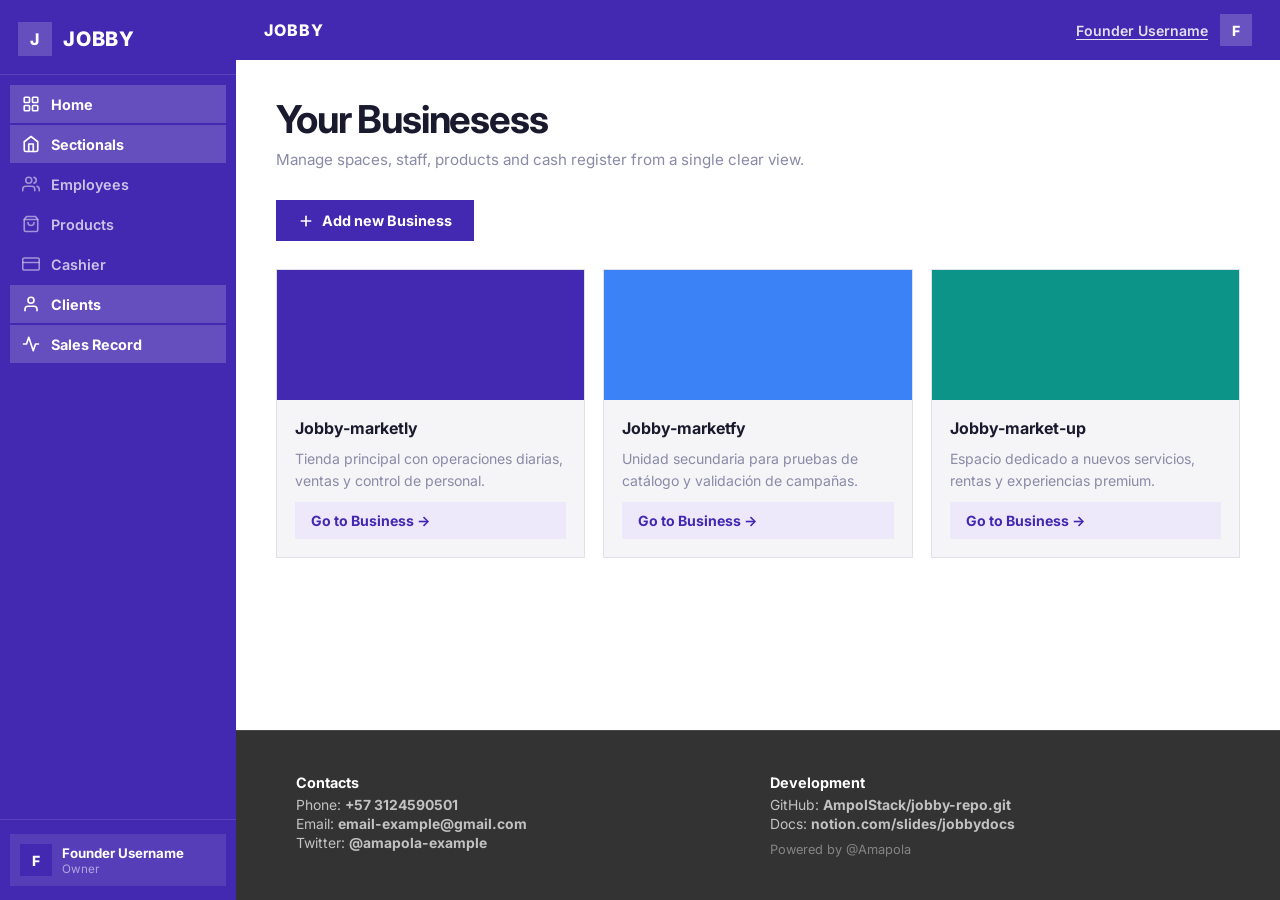
==== index.html @ 395d069e "feat: first commit" ====
<!DOCTYPE html>
<html lang="es">

<head>
  <meta charset="UTF-8">
  <meta name="viewport" content="width=device-width, initial-scale=1.0">
  <meta name="description"
    content="Jobby ERP – Administra espacios, personal, productos y caja desde una sola vista clara.">
  <title>Jobby ERP</title>
  <link rel="preconnect" href="https://fonts.googleapis.com">
  <link rel="preconnect" href="https://fonts.gstatic.com" crossorigin>
  <link href="https://fonts.googleapis.com/css2?family=Outfit:wght@400;500;600;700;800&display=swap" rel="stylesheet">
  <link rel="preconnect" href="https://fonts.googleapis.com">
  <link rel="preconnect" href="https://fonts.gstatic.com" crossorigin>
  <link
    href="https://fonts.googleapis.com/css2?family=Inter:ital,opsz,wght@0,14..32,100..900;1,14..32,100..900&family=Montserrat:ital,wght@0,100..900;1,100..900&display=swap"
    rel="stylesheet">
  <link rel="stylesheet" href="styles.css">
  <link rel="stylesheet" href="brand.css">
</head>

<body>

  <!-- Skip to content (accesibilidad) -->
  <a href="#content" class="skip-link">Saltar al contenido</a>

  <!-- Progress bar -->
  <div id="progress-bar"></div>

  <!-- Success toast -->
  <div id="toast">
    <span class="toast-icon">✓</span>
    <span id="toast-message">Done!</span>
  </div>

  <!-- Bottom Progress bar -->
  <div id="progress-bar-bottom"></div>

  <!-- ── SIDEBAR ─────────────────────────────────────────────── -->
  <aside class="sidebar" id="sidebar">
    <div class="sidebar-brand">
      <span class="logo-mark">J</span>
      <span>JOBBY</span>
    </div>
    <nav class="sidebar-nav">
      <button class="menu-item active" data-screen-target="board-screen" id="nav-home">
        <svg width="18" height="18" viewBox="0 0 24 24" fill="none" stroke="currentColor" stroke-width="2.2"
          stroke-linecap="round" stroke-linejoin="round">
          <rect x="3" y="3" width="7" height="7" rx="1" />
          <rect x="14" y="3" width="7" height="7" rx="1" />
          <rect x="3" y="14" width="7" height="7" rx="1" />
          <rect x="14" y="14" width="7" height="7" rx="1" />
        </svg>
        Home
      </button>
      <button class="menu-item" data-screen-target="board-screen">
        <svg width="18" height="18" viewBox="0 0 24 24" fill="none" stroke="currentColor" stroke-width="2.2"
          stroke-linecap="round" stroke-linejoin="round">
          <path d="M3 9l9-7 9 7v11a2 2 0 01-2 2H5a2 2 0 01-2-2z" />
          <polyline points="9 22 9 12 15 12 15 22" />
        </svg>
        Sectionals
      </button>
      <button class="menu-item" data-screen-target="employees-screen">
        <svg width="18" height="18" viewBox="0 0 24 24" fill="none" stroke="currentColor" stroke-width="2.2"
          stroke-linecap="round" stroke-linejoin="round">
          <path d="M17 21v-2a4 4 0 00-4-4H5a4 4 0 00-4 4v2" />
          <circle cx="9" cy="7" r="4" />
          <path d="M23 21v-2a4 4 0 00-3-3.87" />
          <path d="M16 3.13a4 4 0 010 7.75" />
        </svg>
        Employees
      </button>
      <button class="menu-item" data-screen-target="products-screen">
        <svg width="18" height="18" viewBox="0 0 24 24" fill="none" stroke="currentColor" stroke-width="2.2"
          stroke-linecap="round" stroke-linejoin="round">
          <path d="M6 2L3 6v14a2 2 0 002 2h14a2 2 0 002-2V6l-3-4z" />
          <line x1="3" y1="6" x2="21" y2="6" />
          <path d="M16 10a4 4 0 01-8 0" />
        </svg>
        Products
      </button>
      <button class="menu-item" data-screen-target="cashier-screen">
        <svg width="18" height="18" viewBox="0 0 24 24" fill="none" stroke="currentColor" stroke-width="2.2"
          stroke-linecap="round" stroke-linejoin="round">
          <rect x="1" y="4" width="22" height="16" rx="2" />
          <line x1="1" y1="10" x2="23" y2="10" />
        </svg>
        Cashier
      </button>
      <button class="menu-item" data-screen-target="board-screen">
        <svg width="18" height="18" viewBox="0 0 24 24" fill="none" stroke="currentColor" stroke-width="2.2"
          stroke-linecap="round" stroke-linejoin="round">
          <path d="M20 21v-2a4 4 0 00-4-4H8a4 4 0 00-4 4v2" />
          <circle cx="12" cy="7" r="4" />
        </svg>
        Clients
      </button>
      <button class="menu-item" data-screen-target="board-screen">
        <svg width="18" height="18" viewBox="0 0 24 24" fill="none" stroke="currentColor" stroke-width="2.2"
          stroke-linecap="round" stroke-linejoin="round">
          <polyline points="22 12 18 12 15 21 9 3 6 12 2 12" />
        </svg>
        Sales Record
      </button>
    </nav>

    <div class="sidebar-footer">
      <div class="sidebar-user">
        <div class="hero-avatar side small">F</div>
        <div>
          <p class="sidebar-username">Founder Username</p>
          <p class="sidebar-role">Owner</p>
        </div>
      </div>
    </div>
  </aside>

  <!-- ── MAIN LAYOUT ──────────────────────────────────────────── -->
  <div class="app-layout">

    <!-- TOP BAR -->
    <header class="topbar">
      <button class="hamburger" id="hamburger" aria-label="Toggle menu">
        <span></span><span></span><span></span>
      </button>
      <strong class="topbar-brand" id="nav-business">JOBBY</strong>
      <div class="topbar-right">
        <span class="topbar-user">Founder Username</span>
        <div class="topbar-avatar">F</div>
      </div>
    </header>

    <!-- CONTENT -->
    <main class="content" id="content">

      <!-- SCREEN: BOARD ──────────────────────────────────────── -->
      <section class="screen active" id="board-screen">
        <div class="page-hero">
          <!-- <div class="avatar-cluster">
            <div class="hero-avatar main">J</div>
            <div class="hero-avatar side">B</div>
          </div> -->
          <div>
            <h1>Your Businesess</h1>
            <p class="lead">Manage spaces, staff, products and cash register from a single clear view.</p>
          </div>
        </div>

        <div class="section-actions">
          <button class="cta" id="add-business-btn">
            <svg width="16" height="16" viewBox="0 0 24 24" fill="none" stroke="currentColor" stroke-width="2.5"
              stroke-linecap="round" stroke-linejoin="round">
              <line x1="12" y1="5" x2="12" y2="19" />
              <line x1="5" y1="12" x2="19" y2="12" />
            </svg>
            Add new Business
          </button>
        </div>

        <div class="business-grid">
          <article class="business-card">
            <div class="business-illustration orange"></div>
            <div class="business-copy">
              <h3>Jobby-marketly</h3>
              <p>Tienda principal con operaciones diarias, ventas y control de personal.</p>
              <button class="ghost-action enter-business">Go to Business →</button>
            </div>
          </article>

          <article class="business-card">
            <div class="business-illustration blue"></div>
            <div class="business-copy">
              <h3>Jobby-marketfy</h3>
              <p>Unidad secundaria para pruebas de catálogo y validación de campañas.</p>
              <button class="ghost-action enter-business">Go to Business →</button>
            </div>
          </article>

          <article class="business-card">
            <div class="business-illustration teal"></div>
            <div class="business-copy">
              <h3>Jobby-market-up</h3>
              <p>Espacio dedicado a nuevos servicios, rentas y experiencias premium.</p>
              <button class="ghost-action enter-business">Go to Business →</button>
            </div>
          </article>
        </div>
      </section>

      <!-- SCREEN: HOME (Business Dashboard) ─────────────────── -->
      <section class="screen" id="home-screen">
        <div class="business-banner">
          <div class="business-banner-art"></div>
        </div>

        <div class="dashboard-grid">
          <!-- Left column -->
          <div class="dashboard-main">
            <div class="panel-header">
              <div>
                <p class="section-label">Business Name</p>
                <h1>Jobby-marketly</h1>
              </div>
              <button class="ghost-action">EDIT</button>
            </div>

            <div class="details-grid">
              <div class="details-main">
                <p class="section-label">Description</p>
                <p class="body-copy">
                  Plataforma pensada para una PYME que necesita facturar, controlar productos,
                  monitorear su equipo y operar caja con menos fricción visual.
                </p>
                <p class="since">since 10/03/2025</p>
              </div>
              <div class="details-side">
                <div>
                  <p class="section-label">Country</p>
                  <strong>Colombia</strong>
                </div>
                <div>
                  <p class="section-label">City</p>
                  <strong>Bogotá</strong>
                </div>
                <div>
                  <p class="section-label">Social Networks</p>
                  <strong>Instagram · Twitter</strong>
                </div>
                <div>
                  <p class="section-label">Contacts</p>
                  <strong>hello@jobby.app</strong>
                </div>
              </div>
            </div>

            <section class="stats-card">
              <h2>General Business Stats</h2>
              <div class="stats-grid">
                <div><span>Total Sales</span><strong>43K</strong></div>
                <div><span>Sales With Jobby Shop</span><strong>43K</strong></div>
                <div><span>Locals</span><strong>4</strong></div>
                <div><span>Products</span><strong>102</strong></div>
                <div><span>Employees</span><strong>102</strong></div>
              </div>
              <div class="metric-block">
                <button class="dropdown">In Week</button>
                <div class="metric-details">
                  <div><span>Sales in Last</span><strong>224</strong></div>
                  <div><span>Sales With Jobby Shop</span><strong>112</strong></div>
                  <div><span>Average Sales</span><strong>201</strong></div>
                  <div><span>Average Sales With Jobby Shop</span><strong>101</strong></div>
                  <div><span>Current Sales</span><strong>112</strong></div>
                  <div><span>Current Sales With Jobby Shop</span><strong>80</strong></div>
                </div>
                <button class="dropdown">In Month</button>
                <button class="dropdown">In Year</button>
              </div>
            </section>
          </div>
        </div>
      </section>

      <!-- SCREEN: EMPLOYEES ──────────────────────────────────── -->
      <section class="screen" id="employees-screen">
        <div class="page-head">
          <h1>Employees</h1>
          <button class="cta" id="add-employee-btn">
            <svg width="16" height="16" viewBox="0 0 24 24" fill="none" stroke="currentColor" stroke-width="2.5"
              stroke-linecap="round" stroke-linejoin="round">
              <line x1="12" y1="5" x2="12" y2="19" />
              <line x1="5" y1="12" x2="19" y2="12" />
            </svg>
            Add new Employee
          </button>
        </div>

        <div class="search-pill">
          <span>Search employee: e.g. "John"</span>
          <span class="search-icon"></span>
        </div>

        <div class="employee-grid">
          <article class="employee-card">
            <div class="employee-avatar">JM</div>
            <h3>John McCarthy</h3>
            <p>Sectional · Pretoria</p>
            <p>Sales <strong>1.2K</strong></p>
            <p>Status <span class="badge success">Active</span></p>
            <p>Since 12/12/2024</p>
            <button class="ghost-action">View Profile →</button>
          </article>

          <article class="employee-card">
            <div class="employee-avatar violet">KB</div>
            <h3>Kathleen Booth</h3>
            <p>Sectional · Durban</p>
            <p>Sales <strong>11.3K</strong></p>
            <p>Status <span class="badge success">Active</span></p>
            <p>Since 12/06/2023</p>
            <button class="ghost-action">View Profile →</button>
          </article>

          <article class="employee-card">
            <div class="employee-avatar green">GH</div>
            <h3>Grace Hopper</h3>
            <p>Sectional · Pretoria</p>
            <p>Sales <strong>5.7K</strong></p>
            <p>Status <span class="badge muted">Inactive</span></p>
            <p>Since 12/08/2024</p>
            <button class="ghost-action">View Profile →</button>
          </article>

          <article class="employee-card">
            <div class="employee-avatar dark">AI</div>
            <h3>Jobby Shop Bot</h3>
            <p>Sales automation</p>
            <p>Sales <strong>12K</strong></p>
            <p>Status <span class="badge muted">Inactive</span></p>
            <p>Machine assistant</p>
            <button class="ghost-action">View Profile →</button>
          </article>
        </div>
      </section>

      <!-- SCREEN: PRODUCTS ───────────────────────────────────── -->
      <section class="screen" id="products-screen">
        <div class="page-head">
          <h1>Products</h1>
          <button class="cta" id="add-product-btn">
            <svg width="16" height="16" viewBox="0 0 24 24" fill="none" stroke="currentColor" stroke-width="2.5"
              stroke-linecap="round" stroke-linejoin="round">
              <line x1="12" y1="5" x2="12" y2="19" />
              <line x1="5" y1="12" x2="19" y2="12" />
            </svg>
            Add new Product
          </button>
        </div>

        <div class="search-pill">
          <span>Search products…</span>
          <span class="search-icon"></span>
        </div>

        <div class="product-list">
          <article class="product-card">
            <div class="product-thumb amber"></div>
            <div class="product-content">
              <div class="product-heading">
                <h3>Beer Soda</h3>
                <div class="sales-chip">1.6K</div>
              </div>
              <p class="price">5 USD</p>
              <p class="product-type">Consumable</p>
              <p class="body-copy small">Bebida lista para mostrador, rápida de vender y fácil de reconocer.</p>
              <p class="tags">#food #food-dsc #essentials</p>
            </div>
            <button class="ghost-action small-button">EDIT</button>
          </article>

          <article class="product-card">
            <div class="product-thumb blue"></div>
            <div class="product-content">
              <div class="product-heading">
                <h3>Carbonated Drink</h3>
                <div class="sales-chip">4K</div>
              </div>
              <p class="price">7 USD</p>
              <p class="product-type">Consumable</p>
              <p class="body-copy small">Producto de rotación media con etiqueta y descripción breve.</p>
              <p class="tags">#food #food-dsc #essentials</p>
            </div>
            <button class="ghost-action small-button">EDIT</button>
          </article>

          <article class="product-card">
            <div class="product-thumb yellow"></div>
            <div class="product-content">
              <div class="product-heading">
                <h3>Popcorn 300g</h3>
                <div class="sales-chip">5.2K</div>
              </div>
              <p class="price">3 USD</p>
              <p class="product-type">Consumable</p>
              <p class="body-copy small">Artículo de compra impulsiva pensado para caja o atención rápida.</p>
              <p class="tags">#food #food-dsc #essentials</p>
            </div>
            <button class="ghost-action small-button">EDIT</button>
          </article>

          <article class="product-card">
            <div class="product-thumb violet"></div>
            <div class="product-content">
              <div class="product-heading">
                <h3>Basic Subscription Month</h3>
                <div class="sales-chip">1.1K</div>
              </div>
              <p class="price">25 USD</p>
              <p class="product-type">Subscription</p>
              <p class="body-copy small">Membresía mensual para clientes frecuentes y servicios recurrentes.</p>
              <p class="tags">Per Month</p>
            </div>
            <button class="ghost-action small-button">EDIT</button>
          </article>

          <article class="product-card">
            <div class="product-thumb indigo"></div>
            <div class="product-content">
              <div class="product-heading">
                <h3>Rented Cinema Basic Room</h3>
                <div class="sales-chip">203</div>
              </div>
              <p class="price">42 USD</p>
              <p class="product-type">Rent</p>
              <p class="body-copy small">Espacio alquilable con estado visible para la operación diaria.</p>
              <p class="tags">Status: Available</p>
            </div>
            <button class="ghost-action small-button">EDIT</button>
          </article>
        </div>
      </section>

      <!-- SCREEN: CASHIER ────────────────────────────────────── -->
      <section class="screen" id="cashier-screen">
        <div class="page-head">
          <h1>Cashier</h1>
        </div>

        <div class="cashier-layout">
          <!-- Left: articles -->
          <div class="cashier-left">
            <section class="articles-panel card">
              <div class="articles-head">
                <h2>Articles</h2>
                <button class="ghost-action">+ Add Article</button>
              </div>

              <article class="checkout-item">
                <div class="checkout-top">
                  <button class="delete-btn">×</button>
                  <div>
                    <h4>Carbonate Drink 200ml</h4>
                    <p>Stock: 4</p>
                  </div>
                  <strong>Total: 20 USD</strong>
                </div>
                <button class="item-toggle">Show details</button>
                <div class="item-detail">
                  <p>Subtotal: 18 USD</p>
                  <p>Total Taxes: 2 USD</p>
                  <p>Total Discounts: 0 USD</p>
                  <p>Type: Consumable</p>
                </div>
              </article>

              <article class="checkout-item">
                <div class="checkout-top">
                  <button class="delete-btn">×</button>
                  <div>
                    <h4>Popcorn 500g</h4>
                    <p>Stock: 2</p>
                  </div>
                  <strong>Total: 40 USD</strong>
                </div>
                <button class="item-toggle">Show details</button>
                <div class="item-detail">
                  <p>Subtotal: 48 USD</p>
                  <p>Total Taxes: 4 USD</p>
                  <p>Total Discounts: 6 USD</p>
                  <p>Type: Consumable</p>
                </div>
              </article>

              <article class="checkout-item">
                <div class="checkout-top">
                  <button class="delete-btn">×</button>
                  <div>
                    <h4>Gold Subscription Month</h4>
                    <p>Stock: 2</p>
                  </div>
                  <strong>Total: 27 USD</strong>
                </div>
                <button class="item-toggle">Show details</button>
                <div class="item-detail">
                  <p>Subtotal: 26 USD</p>
                  <p>Total Taxes: 1 USD</p>
                  <p>Total Discounts: 0 USD</p>
                  <p>Type: Subscription</p>
                </div>
              </article>
            </section>
          </div>

          <!-- Right: summary + client + payment -->
          <div class="cashier-right">
            <section class="summary-card card">
              <div class="summary-visual"></div>
              <div class="summary-lines">
                <div><span>Total</span><strong>177 USD</strong></div>
                <div><span>Total Taxes</span><strong>13 USD</strong></div>
                <div><span>Total Discounts</span><strong>8 USD</strong></div>
                <div><span>Subtotal</span><strong>172 USD</strong></div>
              </div>
            </section>

            <section class="client-card card">
              <div class="client-head">
                <span>Client</span>
                <button class="ghost-action small-button">Set</button>
              </div>
              <div class="client-id">Identifier:</div>
              <div class="client-detail-box">
                <p>Name: Kathleen Booth</p>
                <p>Subscription: null</p>
                <p>Rent: null</p>
                <p>Address: ktb-jobby@gmail.com</p>
              </div>
            </section>

            <section class="payment-card card">
              <h3>Payment</h3>
              <div class="payment-grid">
                <p><span>Total:</span><strong>177 USD</strong></p>
                <p><span>Payment Type:</span><strong>Cash</strong></p>
                <p><span>Cash:</span><strong>200 USD</strong></p>
                <p><span>Returned:</span><strong>23 USD</strong></p>
              </div>
            </section>

            <div class="action-row">
              <button class="secondary-button">Cancel</button>
              <button class="cta" id="register-sale-btn">Register Sale</button>
            </div>
          </div>
        </div>
      </section>

    </main>

    <!-- FOOTER -->
    <footer class="footer-bar">
      <div class="footer-section">
        <p class="footer-title">Contacts</p>
        <p>Phone: <a href="tel:+573124590501"><strong>+57 3124590501</strong></a></p>
        <p>Email: <a href="mailto:email-example@gmail.com"><strong>email-example@gmail.com</strong></a></p>
        <p>Twitter: <a href="https://twitter.com/amapola-example" target="_blank"><strong>@amapola-example</strong></a></p>
      </div>
      <div class="footer-section">
        <p class="footer-title">Development</p>
        <p>GitHub: <a href="https://github.com/AmpolStack/jobby-repo" target="_blank"><strong>AmpolStack/jobby-repo.git</strong></a></p>
        <p>Docs: <a href="https://notion.com/slides/jobbydocs" target="_blank"><strong>notion.com/slides/jobbydocs</strong></a></p>
        <p class="footer-powered">Powered by @Amapola</p>
      </div>
    </footer>
  </div>

  <!-- Mobile sidebar overlay -->
  <div class="sidebar-backdrop hidden" id="sidebar-backdrop"></div>

  <!-- Modal: Add Employee -->
  <div class="modal-overlay hidden" id="employee-modal">
    <div class="modal card">
      <div class="modal-header">
        <h2>Add new Employee</h2>
        <button class="close-modal">×</button>
      </div>
      <form id="employee-form" class="modal-form">
        <div class="form-group">
          <label for="emp-name">Full Name</label>
          <input type="text" id="emp-name" placeholder="e.g. Alan Turing" required>
        </div>
        <div class="form-group">
          <label for="emp-role">Role</label>
          <input type="text" id="emp-role" placeholder="e.g. Sectional" required>
        </div>
        <div class="form-group">
          <label for="emp-location">Location</label>
          <input type="text" id="emp-location" placeholder="e.g. Pretoria" required>
        </div>
        <div class="modal-actions">
          <button type="button" class="secondary-button close-modal">Cancel</button>
          <button type="submit" class="cta">Create Employee</button>
        </div>
      </form>
    </div>
  </div>

  <!-- Modal: Add Product -->
  <div class="modal-overlay hidden" id="product-modal">
    <div class="modal card">
      <div class="modal-header">
        <h2>Add new Product</h2>
        <button class="close-modal">×</button>
      </div>
      <form id="product-form" class="modal-form">
        <div class="form-group">
          <label for="prod-name">Product Name</label>
          <input type="text" id="prod-name" placeholder="e.g. Craft Beer" required>
        </div>
        <div class="form-row">
          <div class="form-group">
            <label for="prod-price">Price (USD)</label>
            <input type="number" id="prod-price" placeholder="0.00" step="0.01" required>
          </div>
          <div class="form-group">
            <label for="prod-type">Type</label>
            <select id="prod-type">
              <option value="Consumable">Consumable</option>
              <option value="Subscription">Subscription</option>
              <option value="Rent">Rent</option>
            </select>
          </div>
        </div>
        <div class="form-group">
          <label for="prod-desc">Description</label>
          <textarea id="prod-desc" placeholder="Brief product description..." rows="3"></textarea>
        </div>
        <div class="modal-actions">
          <button type="button" class="secondary-button close-modal">Cancel</button>
          <button type="submit" class="cta">Add Product</button>
        </div>
      </form>
    </div>
  </div>

  <script src="script.js"></script>
</body>

</html>
---- styles.css ----
/* ── DESIGN TOKENS ──────────────────────────────────────────── */
:root {
  /* Brand */
  --primary: #4328B1;
  --primary-hover: #3720a0;
  --primary-light: #6c51d4;
  --primary-bg: #ede9fb;
  --primary-muted: rgba(67, 40, 177, 0.08);

  /* Neutrals */
  --background: #ffffff;
  --surface: #f5f5f7;
  --surface-alt: #ebebed;
  --text: #1a1a2e;
  --text-secondary: #4a4a68;
  --muted: #8a8aa8;
  --border: #e0e0ea;

  /* Semantic */
  --success: #16a34a;
  --success-bg: rgba(22, 163, 74, 0.10);
  --danger: #dc2626;
  --danger-bg: rgba(220, 38, 38, 0.10);

  /* Elevation */
  --shadow-sm: 0 1px 4px rgba(67, 40, 177, 0.06);
  --shadow: 0 2px 12px rgba(67, 40, 177, 0.10);
  --shadow-lg: 0 8px 32px rgba(67, 40, 177, 0.15);

  /* Shape – brand mandate: zero radius (flat / sharp) */
  --radius-xl: 0px;
  --radius-lg: 0px;
  --radius-md: 0px;
  --radius-sm: 0px;

  /* Layout */
  --sidebar-w: 236px;
  --topbar-h: 60px;

  /* Transition */
  --t: 0.16s ease;
}

/* ── RESET ──────────────────────────────────────────────────── */
*,
*::before,
*::after {
  box-sizing: border-box;
  border-radius: 0 !important;
}



body {
  margin: 0;
  font-family: "Inter", sans-serif;
  background: var(--background);
  color: var(--text);
  min-height: 100vh;
  -webkit-font-smoothing: antialiased;
  overflow-x: hidden;
}

/* ── PROGRESS BAR ───────────────────────────────────────────── */
#progress-bar {
  position: fixed;
  top: 0;
  left: 0;
  height: 4px;
  width: 0%;
  background: var(--success);
  z-index: 1000;
  transition: width 0.3s ease;
  box-shadow: 0 0 10px var(--success-bg);
  pointer-events: none;
}

#progress-bar.loading {
  transition: width 2s cubic-bezier(0.1, 0.5, 0.5, 1);
}

#progress-bar-bottom {
  position: fixed;
  bottom: 0;
  left: 0;
  height: 4px;
  width: 0%;
  background: var(--success);
  z-index: 1000;
  transition: width 0.3s ease;
  box-shadow: 0 0 10px var(--success-bg);
  pointer-events: none;
}

#progress-bar-bottom.loading {
  transition: width 2s cubic-bezier(0.1, 0.5, 0.5, 1);
}

/* ── SUCCESS TOAST ──────────────────────────────────────────── */
#toast {
  position: fixed;
  bottom: 34px;
  /* Slightly higher to stay above bottom bar */
  right: 24px;
  background: var(--text);
  color: #fff;
  padding: 12px 20px;
  display: flex;
  align-items: center;
  gap: 12px;
  z-index: 999;
  transform: translateY(100px);
  opacity: 0;
  transition: all 0.4s cubic-bezier(0.175, 0.885, 0.32, 1.275);
  box-shadow: var(--shadow-lg);
  border-left: 4px solid var(--success);
}

#toast.show {
  transform: translateY(0);
  opacity: 1;
}

.toast-icon {
  width: 24px;
  height: 24px;
  background: var(--success);
  color: #fff;
  display: grid;
  place-items: center;
  /* Square per brand mandate */
  font-size: 0.9rem;
  font-weight: 800;
}

#toast-message {
  font-weight: 600;
  font-size: 0.9rem;
}

/* ── MODALS ──────────────────────────────────────────────────── */
.modal-overlay {
  position: fixed;
  inset: 0;
  background: rgba(26, 26, 46, 0.5);
  backdrop-filter: blur(4px);
  z-index: 500;
  display: flex;
  align-items: center;
  justify-content: center;
  padding: 20px;
  transition: opacity 0.3s ease;
}

.modal {
  width: 100%;
  max-width: 500px;
  background: var(--background);
  border: 1px solid var(--border);
  box-shadow: var(--shadow-lg);
  animation: modal-slide 0.4s cubic-bezier(0.175, 0.885, 0.32, 1.275);
}

@keyframes modal-slide {
  from {
    transform: translateY(20px);
    opacity: 0;
  }

  to {
    transform: translateY(0);
    opacity: 1;
  }
}

.modal-header {
  padding: 20px 24px;
  border-bottom: 1px solid var(--border);
  display: flex;
  align-items: center;
  justify-content: space-between;
}

.modal-header h2 {
  font-size: 1.2rem;
  font-weight: 800;
  color: var(--text);
}

.close-modal {
  font-size: 1.5rem;
  background: transparent;
  color: var(--muted);
  padding: 5px;
  line-height: 1;
}

.close-modal:hover {
  color: var(--danger);
}

.modal-form {
  padding: 24px;
  display: grid;
  gap: 18px;
}

.form-group {
  display: grid;
  gap: 8px;
}

.form-group label {
  font-size: 0.74rem;
  font-weight: 700;
  text-transform: uppercase;
  color: var(--muted);
}

.form-group input,
.form-group select,
.form-group textarea {
  width: 100%;
  padding: 12px 14px;
  background: var(--surface);
  border: 1px solid var(--border);
  font-family: inherit;
  font-size: 0.9rem;
  color: var(--text);
  border-radius: 0 !important;
  /* Flat design */
}

.form-group input:focus,
.form-group select:focus,
.form-group textarea:focus {
  outline: none;
  border-color: var(--primary);
  background: #fff;
}

.form-row {
  display: grid;
  grid-template-columns: 1fr 1fr;
  gap: 16px;
}

.modal-actions {
  display: flex;
  justify-content: flex-end;
  gap: 12px;
  margin-top: 10px;
}

.hidden {
  display: none !important;
}

button {
  font: inherit;
  cursor: pointer;
  border: 0;
}

h1,
h2,
h3,
h4 {
  margin: 0;
}

p {
  margin: 0;
}

/* ── SIDEBAR ─────────────────────────────────────────────────── */
.sidebar {
  position: fixed;
  top: 0;
  left: 0;
  width: var(--sidebar-w);
  height: 100vh;
  background: var(--primary);
  display: flex;
  flex-direction: column;
  z-index: 200;
  transition: transform var(--t);
}

.sidebar-brand {
  display: flex;
  align-items: center;
  gap: 11px;
  padding: 22px 18px 18px;
  font-size: 1.25rem;
  font-weight: 800;
  color: #fff;
  letter-spacing: 0.04em;
  border-bottom: 1px solid rgba(255, 255, 255, 0.12);
  margin-bottom: 10px;
}

.logo-mark {
  width: 34px;
  height: 34px;
  display: grid;
  place-items: center;
  background: rgba(255, 255, 255, 0.18);
  font-weight: 800;
  font-size: 1rem;
}

.sidebar-nav {
  display: flex;
  flex-direction: column;
  gap: 2px;
  padding: 0 10px;
  flex: 1;
}

.menu-item {
  display: flex;
  align-items: center;
  gap: 11px;
  padding: 10px 12px;
  text-align: left;
  border-radius: var(--radius-lg);
  background: transparent;
  color: rgba(255, 255, 255, 0.72);
  font-weight: 600;
  font-size: 0.9rem;
  transition: background var(--t), color var(--t);
}

.menu-item svg {
  flex-shrink: 0;
  opacity: 0.7;
  transition: opacity var(--t);
}

.menu-item:hover {
  background: rgba(255, 255, 255, 0.12);
  color: #fff;
}

.menu-item:hover svg {
  opacity: 1;
}

.menu-item.active {
  background: rgba(255, 255, 255, 0.18);
  color: #fff;
  font-weight: 700;
}

.menu-item.active svg {
  opacity: 1;
}

.sidebar-footer {
  padding: 14px 10px;
  border-top: 1px solid rgba(255, 255, 255, 0.12);
  margin-top: auto;
}

.sidebar-user {
  display: flex;
  align-items: center;
  gap: 10px;
  padding: 10px;
  border-radius: var(--radius-lg);
  background: rgba(255, 255, 255, 0.1);
}

.sidebar-username {
  font-size: 0.83rem;
  font-weight: 700;
  color: #fff;
}

.sidebar-role {
  font-size: 0.73rem;
  color: rgba(255, 255, 255, 0.54);
  margin-top: 1px;
}

/* Backdrop (mobile) */
.sidebar-backdrop {
  display: none;
  position: fixed;
  inset: 0;
  background: rgba(26, 26, 46, 0.42);
  z-index: 150;
}

.sidebar-backdrop.visible {
  display: block;
}

/* ── APP LAYOUT ──────────────────────────────────────────────── */
.app-layout {
  margin-left: var(--sidebar-w);
  min-height: 100vh;
  display: flex;
  flex-direction: column;
  background: var(--background);
}

/* ── TOP BAR ─────────────────────────────────────────────────── */
.topbar {
  position: sticky;
  top: 0;
  z-index: 100;
  height: var(--topbar-h);
  display: flex;
  align-items: center;
  gap: 16px;
  padding: 0 28px;
  background: var(--primary);
  color: #fff;
}

.topbar-brand {
  font-size: 1rem;
  font-weight: 800;
  letter-spacing: 0.06em;
  flex: 1;
  color: #fff;
}

.topbar-right {
  display: flex;
  align-items: center;
  gap: 12px;
}

.topbar-user {
  font-size: 0.88rem;
  font-weight: 600;
  color: rgba(255, 255, 255, 0.85);
  text-decoration: underline;
  text-underline-offset: 3px;
}

.topbar-avatar {
  width: 32px;
  height: 32px;
  background: rgba(255, 255, 255, 0.2);
  color: #fff;
  font-weight: 800;
  font-size: 0.88rem;
  display: grid;
  place-items: center;
}

/* Hamburger */
.hamburger {
  display: none;
  flex-direction: column;
  justify-content: center;
  gap: 5px;
  width: 34px;
  height: 34px;
  padding: 8px;
  background: rgba(255, 255, 255, 0.14);
}

.hamburger span {
  height: 2px;
  background: #fff;
}

/* ── CONTENT ─────────────────────────────────────────────────── */
.content {
  flex: 1;
  padding: 36px 40px 48px;
  max-width: 1120px;
  width: 100%;
  margin: 0 auto;
}

/* ── FOOTER ─────────────────────────────────────────────────── */
.footer-bar {
  margin: 0;
  padding: 40px 60px;
  /* Internal content padding */
  display: grid;
  grid-template-columns: 1fr 1fr;
  gap: 24px;
  background: #333;
  border-top: 1px solid rgba(255, 255, 255, 0.1);
  color: #fff;
}

.footer-bar a {
  color: inherit;
  text-decoration: none;
  transition: opacity 0.2s ease;
}

.footer-bar a:hover {
  opacity: 0.7;
  text-decoration: underline;
}

.footer-section p {
  margin: 3px 0;
  font-size: 0.87rem;
  color: rgba(255, 255, 255, 0.7);
}

.footer-title {
  color: #fff !important;
  font-weight: 700;
  font-size: 0.9rem !important;
  margin-bottom: 6px !important;
}

.footer-powered {
  color: rgba(255, 255, 255, 0.4) !important;
  margin-top: 10px !important;
  font-size: 0.8rem !important;
}

/* ── SCREENS ─────────────────────────────────────────────────── */
.screen {
  display: none;
}

.screen.active {
  display: block;
  animation: fade-up 200ms ease;
}

/* ── SHARED CARDS ────────────────────────────────────────────── */
.card,
.business-card,
.stats-card,
.employee-card,
.product-card,
.summary-card,
.client-card,
.payment-card,
.articles-panel,
.checkout-item,
.metric-details,
.details-grid {
  background: var(--surface);
  border: 1px solid var(--border);
  border-radius: var(--radius-xl);
}

/* ── BUTTONS ─────────────────────────────────────────────────── */

/* CTA – filled primary */
.cta {
  display: inline-flex;
  align-items: center;
  gap: 8px;
  background: var(--primary);
  color: #fff;
  font-weight: 700;
  font-size: 0.9rem;
  padding: 10px 20px;
  border-radius: var(--radius-lg);
  border: 2px solid var(--primary);
  transition: background var(--t), color var(--t), border-color var(--t);
}

.cta:hover {
  background: #fff;
  color: var(--primary);
  border-color: var(--primary);
}

/* Secondary – neutral filled */
.secondary-button {
  display: inline-flex;
  align-items: center;
  gap: 8px;
  background: var(--surface-alt);
  color: var(--text-secondary);
  font-weight: 700;
  font-size: 0.9rem;
  padding: 10px 20px;
  border-radius: var(--radius-lg);
  border: 2px solid var(--border);
  transition: background var(--t), color var(--t), border-color var(--t);
}

.secondary-button:hover {
  background: var(--text-secondary);
  color: #fff;
  border-color: var(--text-secondary);
}

/* Ghost – light primary tint */
.ghost-action {
  display: inline-flex;
  align-items: center;
  gap: 6px;
  background: var(--primary-bg);
  color: var(--primary);
  font-weight: 700;
  font-size: 0.88rem;
  padding: 8px 14px;
  border-radius: var(--radius-md);
  border: 2px solid var(--primary-bg);
  transition: background var(--t), color var(--t), border-color var(--t);
}

.ghost-action:hover {
  background: var(--primary);
  color: #fff;
  border-color: var(--primary);
}

.ghost-action.small-button {
  padding: 6px 12px;
  font-size: 0.82rem;
}

/* Dropdown / toggle – same tint as ghost */
.dropdown,
.item-toggle {
  background: var(--primary-bg);
  color: var(--primary);
  font-weight: 700;
  font-size: 0.88rem;
  padding: 8px 14px;
  border-radius: var(--radius-md);
  border: 2px solid var(--primary-bg);
  transition: background var(--t), color var(--t), border-color var(--t);
}

.dropdown:hover,
.item-toggle:hover {
  background: var(--primary);
  color: #fff;
  border-color: var(--primary);
}

/* ── PAGE HERO ───────────────────────────────────────────────── */
.page-hero {
  display: flex;
  align-items: center;
  gap: 24px;
  margin-bottom: 28px;
}

.page-hero h1 {
  font-size: clamp(1.8rem, 3vw, 2.4rem);
  letter-spacing: -0.03em;
  color: var(--text);
}

.page-hero .lead {
  font-size: 0.95rem;
  color: var(--muted);
  margin-top: 6px;
  max-width: 54ch;
  line-height: 1.6;
}

/* ── AVATAR CLUSTER ─────────────────────────────────────────── */
.avatar-cluster {
  position: relative;
  width: 86px;
  height: 70px;
  flex: 0 0 auto;
}

.hero-avatar {
  position: absolute;
  width: 52px;
  height: 52px;
  display: grid;
  place-items: center;
  color: #fff;
  font-weight: 800;
  font-size: 1.1rem;
}

.hero-avatar.main {
  left: 0;
  top: 8px;
  background: #f59e0b;
}

.hero-avatar.side {
  right: 0;
  top: 0;
  background: var(--primary);
}

.hero-avatar.small {
  position: static;
  width: 32px;
  height: 32px;
  font-size: 0.88rem;
}

/* ── SECTION ACTIONS ─────────────────────────────────────────── */
.section-actions {
  margin-bottom: 28px;
}

/* ── PAGE HEAD ───────────────────────────────────────────────── */
.page-head {
  display: flex;
  align-items: center;
  justify-content: space-between;
  gap: 16px;
  margin-bottom: 24px;
}

.page-head h1 {
  font-size: clamp(1.6rem, 2.5vw, 2.2rem);
  letter-spacing: -0.03em;
  color: var(--text);
}

/* ── BUSINESS GRID ───────────────────────────────────────────── */
.business-grid {
  display: grid;
  grid-template-columns: repeat(auto-fill, minmax(290px, 1fr));
  gap: 18px;
}

.business-card {
  display: flex;
  flex-direction: column;
  overflow: hidden;
  transition: transform var(--t), box-shadow var(--t);
}

.business-card:hover {
  transform: translateY(-3px);
  box-shadow: var(--shadow-lg);
}

.business-illustration {
  height: 130px;
  background: var(--primary);
}

.business-illustration.blue {
  background: #3b82f6;
}

.business-illustration.teal {
  background: #0d9488;
}

.business-copy {
  display: flex;
  flex-direction: column;
  gap: 10px;
  padding: 18px;
  flex: 1;
}

.business-copy h3 {
  font-size: 1rem;
  font-weight: 700;
  color: var(--text);
}

.business-copy p {
  color: var(--muted);
  font-size: 0.88rem;
  line-height: 1.55;
}

/* ── DASHBOARD ──────────────────────────────────────────────── */
.business-banner {
  margin-bottom: 24px;
  padding: 14px;
  background: var(--surface);
  border: 1px solid var(--border);
  border-radius: var(--radius-xl);
}

.business-banner-art {
  height: 160px;
  border-radius: var(--radius-lg);
  background: var(--primary);
}

.dashboard-main {
  display: flex;
  flex-direction: column;
  gap: 20px;
}

.panel-header {
  display: flex;
  align-items: center;
  justify-content: space-between;
  gap: 16px;
  margin-bottom: 20px;
}

.panel-header h1 {
  font-size: clamp(1.4rem, 2.2vw, 1.9rem);
  color: var(--text);
  letter-spacing: -0.02em;
}

.section-label {
  font-size: 0.74rem;
  font-weight: 700;
  letter-spacing: 0.09em;
  text-transform: uppercase;
  color: var(--muted);
  margin-bottom: 4px;
}

.details-grid {
  display: grid;
  grid-template-columns: 1.4fr 1fr;
  overflow: hidden;
}

.details-main,
.details-side {
  padding: 20px;
}

.details-main {
  border-right: 1px solid var(--border);
}

.details-side {
  display: grid;
  gap: 14px;
}

.details-side strong {
  font-size: 0.92rem;
  color: var(--text);
}

.body-copy {
  color: var(--text-secondary);
  line-height: 1.6;
  font-size: 0.93rem;
}

.body-copy.small {
  font-size: 0.87rem;
}

.since {
  font-size: 0.78rem;
  color: var(--muted);
  margin-top: 10px;
}

/* Stats */
.stats-card {
  padding: 22px;
}

.stats-card h2 {
  font-size: 1rem;
  color: var(--text);
  margin-bottom: 18px;
  font-weight: 700;
}

.stats-grid {
  display: grid;
  grid-template-columns: repeat(auto-fill, minmax(130px, 1fr));
  gap: 12px;
  margin-bottom: 18px;
}

.stats-grid div,
.summary-lines div {
  display: grid;
  gap: 3px;
  padding: 14px;
  border-radius: var(--radius-lg);
  background: var(--background);
  border: 1px solid var(--border);
}

.stats-grid span,
.metric-details span,
.summary-lines span {
  font-size: 0.76rem;
  color: var(--muted);
}

.stats-grid strong,
.metric-details strong,
.summary-lines strong {
  font-size: 1.1rem;
  color: var(--text);
  font-weight: 700;
}

.metric-block {
  display: grid;
  gap: 10px;
}

.metric-details {
  padding: 16px;
  display: grid;
  grid-template-columns: repeat(auto-fill, minmax(180px, 1fr));
  gap: 12px;
  background: var(--background);
  border: 1px solid var(--border);
  border-radius: var(--radius-lg);
}

/* ── SEARCH PILL ─────────────────────────────────────────────── */
.search-pill {
  display: flex;
  align-items: center;
  justify-content: space-between;
  padding: 13px 18px;
  margin-bottom: 24px;
  color: var(--muted);
  font-size: 0.9rem;
  cursor: text;
  background: var(--surface);
  border: 1px solid var(--border);
}

.search-icon {
  width: 17px;
  height: 17px;
  border: 2px solid var(--muted);
  position: relative;
  flex-shrink: 0;
}

.search-icon::after {
  content: "";
  position: absolute;
  width: 7px;
  height: 2px;
  background: var(--muted);
  right: -5px;
  bottom: -1px;
  transform: rotate(45deg);
}

/* ── EMPLOYEES ───────────────────────────────────────────────── */
.employee-grid {
  display: grid;
  grid-template-columns: repeat(auto-fill, minmax(210px, 1fr));
  gap: 18px;
}

.employee-card {
  padding: 22px 18px 18px;
  display: flex;
  flex-direction: column;
  gap: 7px;
  transition: transform var(--t), box-shadow var(--t);
}

.employee-card:hover {
  transform: translateY(-2px);
  box-shadow: var(--shadow-lg);
}

.employee-card h3 {
  font-size: 0.97rem;
  font-weight: 700;
  color: var(--text);
  margin-top: 8px;
}

.employee-card p {
  color: var(--muted);
  font-size: 0.85rem;
  line-height: 1.45;
}

.employee-card .ghost-action {
  margin-top: 10px;
  align-self: flex-start;
}

.employee-avatar {
  width: 100%;
  aspect-ratio: 4/3;
  display: grid;
  place-items: center;
  border-radius: var(--radius-lg);
  background: var(--surface-alt);
  color: var(--muted);
  font-weight: 800;
  font-size: 1.3rem;
  font-family: "Outfit", sans-serif;
}

/* Colored avatars */
.employee-avatar.violet {
  background: #ede9fb;
  color: var(--primary);
}

.employee-avatar.green {
  background: #dcfce7;
  color: #16a34a;
}

.employee-avatar.dark {
  background: #e8e8ee;
  color: #4a4a68;
}

.badge {
  display: inline-flex;
  align-items: center;
  padding: 3px 10px;
  font-size: 0.76rem;
  font-weight: 700;
}

.badge.success {
  background: var(--success-bg);
  color: var(--success);
}

.badge.muted {
  background: var(--surface-alt);
  color: var(--muted);
}

/* ── PRODUCTS ────────────────────────────────────────────────── */
.product-list {
  display: grid;
  gap: 14px;
}

.product-card {
  display: grid;
  grid-template-columns: 90px 1fr auto;
  gap: 16px;
  padding: 14px;
  align-items: start;
  transition: transform var(--t), box-shadow var(--t);
}

.product-card:hover {
  transform: translateY(-2px);
  box-shadow: var(--shadow-lg);
}

.product-thumb {
  aspect-ratio: 1;
  border-radius: var(--radius-lg);
  background: var(--surface-alt);
}

.product-thumb.blue {
  background: #bfdbfe;
}

.product-thumb.yellow {
  background: #fde047;
}

.product-thumb.violet {
  background: #e9d5ff;
}

.product-thumb.indigo {
  background: #c7d2fe;
}

.product-thumb.amber {
  background: #fed7aa;
}

.product-content {
  display: flex;
  flex-direction: column;
  gap: 5px;
}

.product-heading {
  display: flex;
  align-items: center;
  gap: 10px;
  flex-wrap: wrap;
}

.product-heading h3 {
  font-size: 0.97rem;
  font-weight: 700;
  color: var(--text);
}

.sales-chip {
  padding: 3px 10px;
  background: var(--primary-bg);
  color: var(--primary);
  font-size: 0.76rem;
  font-weight: 700;
}

.price {
  font-size: 1.05rem;
  font-weight: 700;
  color: var(--text);
}

.product-type {
  font-size: 0.8rem;
  color: var(--muted);
}

.tags {
  font-size: 0.78rem;
  color: var(--primary-light);
}

/* ── CASHIER ─────────────────────────────────────────────────── */
.cashier-layout {
  display: grid;
  grid-template-columns: 1fr 360px;
  gap: 22px;
  align-items: start;
}

.cashier-left {
  display: flex;
  flex-direction: column;
  gap: 18px;
}

.cashier-right {
  display: flex;
  flex-direction: column;
  gap: 14px;
}

.articles-panel {
  padding: 20px;
}

.articles-head {
  display: flex;
  align-items: center;
  justify-content: space-between;
  gap: 12px;
  margin-bottom: 16px;
}

.articles-head h2 {
  font-size: 1rem;
  font-weight: 700;
  color: var(--text);
}

.checkout-item {
  padding: 14px;
  margin-top: 12px;
}

.checkout-item:first-of-type {
  margin-top: 0;
}

.checkout-top {
  display: flex;
  align-items: center;
  justify-content: space-between;
  gap: 12px;
}

.checkout-item h4 {
  font-size: 0.92rem;
  font-weight: 700;
  color: var(--text);
}

.checkout-item p {
  color: var(--muted);
  font-size: 0.83rem;
  margin-top: 2px;
}

.checkout-item strong {
  font-size: 0.92rem;
  white-space: nowrap;
  color: var(--text);
}

.delete-btn {
  width: 28px;
  height: 28px;
  border-radius: var(--radius-sm);
  background: var(--danger-bg);
  color: var(--danger);
  font-size: 1rem;
  font-weight: 700;
  flex-shrink: 0;
  display: grid;
  place-items: center;
  border: 2px solid var(--danger-bg);
  transition: background var(--t), color var(--t), border-color var(--t);
}

.delete-btn:hover {
  background: var(--danger);
  color: #fff;
  border-color: var(--danger);
}

.item-toggle {
  width: 100%;
  margin-top: 10px;
  font-size: 0.84rem;
  text-align: center;
}

.item-detail {
  display: none;
  margin-top: 10px;
  padding: 14px;
  border-radius: var(--radius-md);
  background: var(--background);
  border: 1px solid var(--border);
  gap: 6px;
}

.item-detail p {
  font-size: 0.86rem;
  color: var(--text-secondary);
  margin: 2px 0;
}

.checkout-item.expanded .item-detail {
  display: grid;
}

/* Summary */
.summary-card {
  display: grid;
  grid-template-columns: 60px 1fr;
  gap: 14px;
  padding: 16px;
}

.summary-visual {
  min-height: 70px;
  border-radius: var(--radius-lg);
  background: var(--primary);
}

.summary-lines {
  display: grid;
  gap: 8px;
}

.summary-lines div {
  display: flex;
  justify-content: space-between;
  align-items: center;
  padding: 8px 12px;
  border-radius: var(--radius-md);
}

.summary-lines span {
  font-size: 0.82rem;
}

.summary-lines strong {
  font-size: 0.92rem;
}

/* Client */
.client-card {
  padding: 16px;
}

.client-head {
  display: flex;
  align-items: center;
  justify-content: space-between;
  gap: 12px;
  font-weight: 700;
  font-size: 0.92rem;
  color: var(--text);
  margin-bottom: 12px;
}

.client-id {
  padding: 10px 12px;
  border-radius: var(--radius-md);
  background: var(--background);
  border: 1px solid var(--border);
  color: var(--muted);
  font-size: 0.86rem;
  margin-bottom: 10px;
}

.client-detail-box {
  border-radius: var(--radius-md);
  padding: 12px;
  background: var(--background);
  border: 1px solid var(--border);
  font-size: 0.86rem;
}

.client-detail-box p+p {
  margin-top: 5px;
}

.client-detail-box p {
  color: var(--text-secondary);
}

/* Payment */
.payment-card {
  padding: 16px;
}

.payment-card h3 {
  font-size: 0.97rem;
  font-weight: 700;
  margin-bottom: 12px;
}

.payment-grid {
  display: grid;
  gap: 8px;
}

.payment-grid p {
  display: flex;
  align-items: center;
  justify-content: space-between;
  gap: 12px;
  font-size: 0.88rem;
}

.payment-grid span {
  color: var(--muted);
}

.payment-grid strong {
  color: var(--text);
}

/* Action row */
.action-row {
  display: flex;
  gap: 12px;
}

.action-row .cta {
  flex: 1;
  justify-content: center;
}

/* ── ANIMATIONS ──────────────────────────────────────────────── */
@keyframes fade-up {
  from {
    opacity: 0;
    transform: translateY(8px);
  }

  to {
    opacity: 1;
    transform: translateY(0);
  }
}

/* ── RESPONSIVE ──────────────────────────────────────────────── */
@media (max-width: 1024px) {
  .cashier-layout {
    grid-template-columns: 1fr;
  }

  .cashier-right {
    display: grid;
    grid-template-columns: repeat(auto-fill, minmax(260px, 1fr));
  }

  .action-row {
    grid-column: 1 / -1;
  }
}

@media (max-width: 768px) {
  :root {
    --sidebar-w: 0px;
  }

  .sidebar {
    transform: translateX(-236px);
    width: 236px;
  }

  .sidebar.open {
    transform: translateX(0);
  }

  .app-layout {
    margin-left: 0;
  }

  .hamburger {
    display: flex;
  }

  .content {
    padding: 22px 20px 36px;
  }

  .footer-bar {
    margin: 0;
    padding: 30px 20px;
    grid-template-columns: 1fr;
  }

  .details-grid {
    grid-template-columns: 1fr;
  }

  .details-main {
    border-right: 0;
    border-bottom: 1px solid var(--border);
  }

  .business-grid {
    grid-template-columns: 1fr;
  }

  .product-card {
    grid-template-columns: 72px 1fr;
  }

  .product-card .ghost-action.small-button {
    grid-column: 1 / -1;
  }

  .employee-grid {
    grid-template-columns: repeat(2, 1fr);
  }

  .metric-details {
    grid-template-columns: 1fr;
  }

  .cashier-right {
    grid-template-columns: 1fr;
  }

  .summary-card {
    grid-template-columns: 52px 1fr;
  }

  .page-hero {
    flex-direction: column;
    align-items: flex-start;
    gap: 12px;
  }
}

@media (max-width: 480px) {
  .employee-grid {
    grid-template-columns: 1fr;
  }

  .product-card {
    grid-template-columns: 1fr;
  }

  .product-thumb {
    aspect-ratio: 16/7;
  }

  .summary-card {
    grid-template-columns: 1fr;
  }

  .topbar {
    padding: 0 16px;
  }

  .content {
    padding: 18px 14px 32px;
  }

  .footer-bar {
    margin: 0;
  }
}
---- brand.css ----
/* ═══════════════════════════════════════════════════════════════════════════
   JOBBY — Brand System / Skill de Branding
   ═══════════════════════════════════════════════════════════════════════════
   
   Propósito de la aplicación:
   ERP de facturación electrónica para PYMES. Busca ser altamente intuitivo,
   eliminando la fricción visual para que el usuario pueda operar caja, 
   gestionar productos, empleados y espacios desde una vista clara y directa.
   
   Filosofía de diseño:
   - Marcado / Bold: identidad visual fuerte con color primario violeta profundo
   - Sin bordes radius (0px en todo): estilo industrial, directo, sin concesiones
   - Tipografía limpia (Inter + Outfit) con pesos fuertes (700, 800)
   - Sombras sutiles con tinte primario para profundidad sin curvas
   - Accesibilidad como prioridad: contraste, foco visible, motion preferido
   
   Necesidades de branding:
   1. Consistencia cromática absoluta (un solo primario, una sola familia)
   2. Zero border-radius: cada esquina debe ser 0px, sin excepciones
   3. Teselado visual: sombras, bordes y espaciados siguen una escala fija
   4. Accesibilidad WCAG AA: ratio de contraste, focus-visible, reduced-motion
   5. Sistema de diseño atómico: tokens → componentes → páginas
   
   ═══════════════════════════════════════════════════════════════════════════ */

/* ── DESIGN TOKENS ────────────────────────────────────────────────────────── */
:root {
  /* ★ Brand — Primary palette */
  --brand-primary: #4328B1;
  --brand-primary-hover: #3720a0;
  --brand-primary-light: #6c51d4;
  --brand-primary-bg: #ede9fb;
  --brand-primary-muted: rgba(67, 40, 177, 0.08);
  --brand-primary-text: #ffffff;

  /* ★ Brand — Secondary accent */
  --brand-accent: #f59e0b;
  --brand-accent-bg: #fef3c7;

  /* ★ Semantic colors */
  --brand-success: #16a34a;
  --brand-success-bg: rgba(22, 163, 74, 0.10);
  --brand-danger: #dc2626;
  --brand-danger-bg: rgba(220, 38, 38, 0.10);
  --brand-warning: #d97706;
  --brand-warning-bg: rgba(217, 119, 6, 0.10);
  --brand-info: #2563eb;
  --brand-info-bg: rgba(37, 99, 235, 0.10);

  /* ★ Neutral scale */
  --brand-bg: #ffffff;
  --brand-surface: #f5f5f7;
  --brand-surface-alt: #ebebed;
  --brand-text: #1a1a2e;
  --brand-text-secondary: #4a4a68;
  --brand-text-muted: #8a8aa8;
  --brand-border: #e0e0ea;
  --brand-border-strong: #c4c4d4;

  /* ★ Typography */
  --brand-font-body: 'Inter', system-ui, -apple-system, sans-serif;
  --brand-font-heading: 'Outfit', system-ui, -apple-system, sans-serif;
  --brand-font-mono: 'JetBrains Mono', 'Fira Code', monospace;

  /* ★ Type scale */
  --text-xs: 0.7rem;
  --text-sm: 0.78rem;
  --text-base: 0.88rem;
  --text-md: 0.95rem;
  --text-lg: 1.1rem;
  --text-xl: 1.35rem;
  --text-2xl: 1.8rem;
  --text-3xl: 2.4rem;

  /* ★ Font weights */
  --weight-normal: 400;
  --weight-medium: 500;
  --weight-semibold: 600;
  --weight-bold: 700;
  --weight-extrabold: 800;

  /* ★ Spacing scale (4px base) */
  --space-1: 4px;
  --space-2: 8px;
  --space-3: 12px;
  --space-4: 16px;
  --space-5: 20px;
  --space-6: 24px;
  --space-8: 32px;
  --space-10: 40px;
  --space-12: 48px;

  /* ★ Border — always 0px (flat / sharp) */
  --radius-none: 0px;

  /* ★ Border widths */
  --border-thin: 1px;
  --border-thick: 2px;

  /* ★ Shadows — always rectangular, no blur diffusion */
  --shadow-sm: 0 1px 4px rgba(67, 40, 177, 0.06);
  --shadow-md: 0 2px 12px rgba(67, 40, 177, 0.10);
  --shadow-lg: 0 8px 32px rgba(67, 40, 177, 0.15);
  --shadow-success: 0 8px 28px rgba(22, 163, 74, 0.28);
  --shadow-danger: 0 8px 28px rgba(220, 38, 38, 0.28);

  /* ★ Elevation / z-index scale */
  --z-sidebar: 200;
  --z-backdrop: 150;
  --z-topbar: 100;
  --z-modal: 500;
  --z-toast: 999;
  --z-progress: 1000;

  /* ★ Layout dimensions */
  --sidebar-width: 236px;
  --topbar-height: 60px;
  --content-max-width: 1120px;

  /* ★ Transitions */
  --transition-fast: 0.16s ease;
  --transition-base: 0.22s ease;
  --transition-slow: 0.3s ease;
  --transition-bounce: 0.4s cubic-bezier(0.175, 0.885, 0.32, 1.275);

  /* ★ Focus ring — rectangular, no radius */
  --focus-ring: 0 0 0 3px rgba(67, 40, 177, 0.35);
}


/* ═══════════════════════════════════════════════════════════════════════════
   GLOBAL RESET — Sharp / Flat / Accessible
   ═══════════════════════════════════════════════════════════════════════════ */

*,
*::before,
*::after {
  box-sizing: border-box;
  border-radius: 0 !important;  /* Brand mandate: zero radius everywhere */
}

/* ── Focus visibility (accesibilidad) ───────────────────────────────────── */
:focus-visible {
  outline: 3px solid var(--brand-primary);
  outline-offset: 2px;
}
:focus:not(:focus-visible) {
  outline: none;
}

/* ── Reduced motion (accesibilidad) ─────────────────────────────────────── */
@media (prefers-reduced-motion: reduce) {
  *,
  *::before,
  *::after {
    animation-duration: 0.01ms !important;
    animation-iteration-count: 1 !important;
    transition-duration: 0.01ms !important;
  }
}

/* ── Selection ──────────────────────────────────────────────────────────── */
::selection {
  background: var(--brand-primary);
  color: var(--brand-primary-text);
}

/* ── Scrollbar ──────────────────────────────────────────────────────────── */
::-webkit-scrollbar {
  width: 8px;
  height: 8px;
}
::-webkit-scrollbar-track {
  background: var(--brand-surface);
}
::-webkit-scrollbar-thumb {
  background: var(--brand-border-strong);
}
::-webkit-scrollbar-thumb:hover {
  background: var(--brand-text-muted);
}


/* ═══════════════════════════════════════════════════════════════════════════
   TYPOGRAPHY — Brand type system
   ═══════════════════════════════════════════════════════════════════════════ */

.brand-heading {
  font-family: var(--brand-font-heading);
  font-weight: var(--weight-extrabold);
  letter-spacing: -0.03em;
  color: var(--brand-text);
}

.brand-body {
  font-family: var(--brand-font-body);
  font-weight: var(--weight-normal);
  color: var(--brand-text-secondary);
  line-height: 1.6;
}

.brand-label {
  font-family: var(--brand-font-body);
  font-size: var(--text-xs);
  font-weight: var(--weight-bold);
  text-transform: uppercase;
  letter-spacing: 0.09em;
  color: var(--brand-text-muted);
}


/* ═══════════════════════════════════════════════════════════════════════════
   COMPONENT TOKENS — Brand-prescribed button / card / input styles
   ═══════════════════════════════════════════════════════════════════════════ */

/* ── CTA button (filled primary) ────────────────────────────────────────── */
.brand-cta {
  display: inline-flex;
  align-items: center;
  gap: var(--space-2);
  background: var(--brand-primary);
  color: var(--brand-primary-text);
  font-family: var(--brand-font-body);
  font-weight: var(--weight-bold);
  font-size: var(--text-base);
  padding: 10px 20px;
  border: var(--border-thick) solid var(--brand-primary);
  cursor: pointer;
  transition: background var(--transition-fast), color var(--transition-fast), border-color var(--transition-fast);
}
.brand-cta:hover {
  background: var(--brand-bg);
  color: var(--brand-primary);
  border-color: var(--brand-primary);
}
.brand-cta:focus-visible {
  outline: 3px solid var(--brand-primary);
  outline-offset: 2px;
}

/* ── Ghost action (light primary bg) ────────────────────────────────────── */
.brand-ghost {
  display: inline-flex;
  align-items: center;
  gap: 6px;
  background: var(--brand-primary-bg);
  color: var(--brand-primary);
  font-weight: var(--weight-bold);
  font-size: var(--text-base);
  padding: 8px 14px;
  border: var(--border-thick) solid var(--brand-primary-bg);
  cursor: pointer;
  transition: background var(--transition-fast), color var(--transition-fast), border-color var(--transition-fast);
}
.brand-ghost:hover {
  background: var(--brand-primary);
  color: var(--brand-primary-text);
  border-color: var(--brand-primary);
}

/* ── Card ───────────────────────────────────────────────────────────────── */
.brand-card {
  background: var(--brand-surface);
  border: var(--border-thin) solid var(--brand-border);
}

/* ── Input ──────────────────────────────────────────────────────────────── */
.brand-input {
  width: 100%;
  padding: 12px 14px;
  background: var(--brand-surface);
  border: var(--border-thin) solid var(--brand-border);
  font-family: inherit;
  font-size: var(--text-base);
  color: var(--brand-text);
  transition: border-color var(--transition-fast), background var(--transition-fast);
}
.brand-input:focus {
  outline: none;
  border-color: var(--brand-primary);
  background: var(--brand-bg);
}
.brand-input::placeholder {
  color: var(--brand-text-muted);
}


/* ═══════════════════════════════════════════════════════════════════════════
   ACCESSIBILITY UTILITIES
   ═══════════════════════════════════════════════════════════════════════════ */

/* Screen-reader only */
.sr-only {
  position: absolute;
  width: 1px;
  height: 1px;
  padding: 0;
  margin: -1px;
  overflow: hidden;
  clip: rect(0, 0, 0, 0);
  white-space: nowrap;
  border: 0;
}

/* Skip to content (hidden until focused) */
.skip-link {
  position: absolute;
  top: -100%;
  left: 0;
  z-index: 10000;
  padding: 12px 20px;
  background: var(--brand-primary);
  color: var(--brand-primary-text);
  font-family: var(--brand-font-body);
  font-weight: var(--weight-bold);
  font-size: var(--text-base);
  text-decoration: none;
}
.skip-link:focus {
  top: 0;
  outline: 3px solid var(--brand-accent);
  outline-offset: 2px;
}

/* High contrast focus indicator for all interactive elements */
[tabindex]:focus-visible,
button:focus-visible,
a:focus-visible,
input:focus-visible,
select:focus-visible,
textarea:focus-visible {
  outline: 3px solid var(--brand-primary);
  outline-offset: 2px;
}


/* ═══════════════════════════════════════════════════════════════════════════
   BRAND ICONS — Replace any circular icon with square equivalent
   ═══════════════════════════════════════════════════════════════════════════ */

/* Square search icon (replaces circular magnifying glass) */
.brand-search-icon {
  width: 17px;
  height: 17px;
  border: 2px solid var(--brand-text-muted);
  position: relative;
  flex-shrink: 0;
}
.brand-search-icon::after {
  content: "";
  position: absolute;
  width: 7px;
  height: 2px;
  background: var(--brand-text-muted);
  right: -5px;
  bottom: -1px;
  transform: rotate(45deg);
}
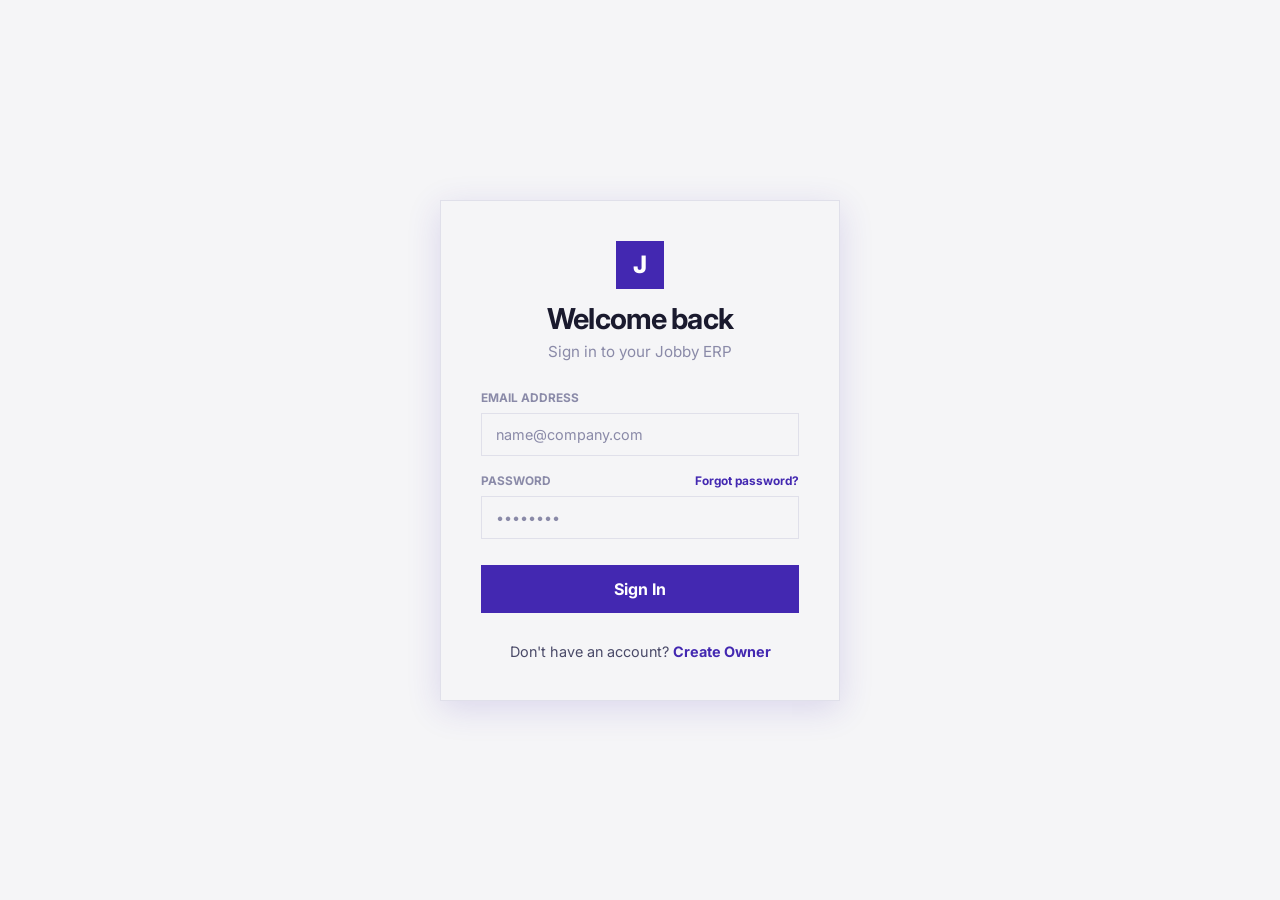
==== commit e64c6b8f: "feat: implements WCAG AA terms" ====
--- a/index.html
+++ b/index.html
@@ -4,626 +4,47 @@
 <head>
   <meta charset="UTF-8">
   <meta name="viewport" content="width=device-width, initial-scale=1.0">
-  <meta name="description"
-    content="Jobby ERP – Administra espacios, personal, productos y caja desde una sola vista clara.">
-  <title>Jobby ERP</title>
+  <title>Jobby ERP - Sign In</title>
   <link rel="preconnect" href="https://fonts.googleapis.com">
   <link rel="preconnect" href="https://fonts.gstatic.com" crossorigin>
   <link href="https://fonts.googleapis.com/css2?family=Outfit:wght@400;500;600;700;800&display=swap" rel="stylesheet">
   <link rel="preconnect" href="https://fonts.googleapis.com">
   <link rel="preconnect" href="https://fonts.gstatic.com" crossorigin>
-  <link
-    href="https://fonts.googleapis.com/css2?family=Inter:ital,opsz,wght@0,14..32,100..900;1,14..32,100..900&family=Montserrat:ital,wght@0,100..900;1,100..900&display=swap"
-    rel="stylesheet">
-  <link rel="stylesheet" href="styles.css">
-  <link rel="stylesheet" href="brand.css">
+  <link href="https://fonts.googleapis.com/css2?family=Inter:ital,opsz,wght@0,14..32,100..900;1,14..32,100..900&family=Montserrat:ital,wght@0,100..900;1,100..900&display=swap" rel="stylesheet">
+  <link rel="stylesheet" href="css/styles.css">
+  <link rel="stylesheet" href="css/brand.css">
 </head>
 
-<body>
+<body style="background: var(--surface); display: flex; align-items: center; justify-content: center; min-height: 100vh; padding: 20px;">
 
-  <!-- Skip to content (accesibilidad) -->
-  <a href="#content" class="skip-link">Saltar al contenido</a>
+  <div class="card" style="width: 100%; max-width: 400px; padding: 40px; text-align: center; box-shadow: var(--shadow-lg);">
+    <div style="margin-bottom: 30px;">
+       <div class="logo-mark" style="width: 48px; height: 48px; font-size: 1.5rem; margin: 0 auto 12px; background: var(--primary); color: white;">J</div>
+       <h1 style="font-size: 1.8rem; letter-spacing: -0.03em; color: var(--text);">Welcome back</h1>
+       <p style="color: var(--muted); font-size: 0.95rem; margin-top: 6px;">Sign in to your Jobby ERP</p>
+    </div>
 
-  <!-- Progress bar -->
-  <div id="progress-bar"></div>
+    <form style="display: flex; flex-direction: column; gap: 18px; text-align: left;" onsubmit="event.preventDefault(); window.location.href='pages/home.html';">
+      <div class="form-group">
+        <label for="login-email">Email Address</label>
+        <input type="email" id="login-email" class="brand-input" placeholder="name@company.com" required>
+      </div>
+      
+      <div class="form-group">
+        <div style="display: flex; justify-content: space-between; align-items: baseline;">
+           <label for="login-password">Password</label>
+           <a href="#" style="font-size: 0.74rem; font-weight: 700; color: var(--primary); text-decoration: none;">Forgot password?</a>
+        </div>
+        <input type="password" id="login-password" class="brand-input" placeholder="••••••••" required>
+      </div>
+      
+      <button type="submit" class="cta" style="width: 100%; justify-content: center; margin-top: 8px; padding: 12px; font-size: 1rem;">Sign In</button>
+    </form>
 
-  <!-- Success toast -->
-  <div id="toast">
-    <span class="toast-icon">✓</span>
-    <span id="toast-message">Done!</span>
-  </div>
-
-  <!-- Bottom Progress bar -->
-  <div id="progress-bar-bottom"></div>
-
-  <!-- ── SIDEBAR ─────────────────────────────────────────────── -->
-  <aside class="sidebar" id="sidebar">
-    <div class="sidebar-brand">
-      <span class="logo-mark">J</span>
-      <span>JOBBY</span>
-    </div>
-    <nav class="sidebar-nav">
-      <button class="menu-item active" data-screen-target="board-screen" id="nav-home">
-        <svg width="18" height="18" viewBox="0 0 24 24" fill="none" stroke="currentColor" stroke-width="2.2"
-          stroke-linecap="round" stroke-linejoin="round">
-          <rect x="3" y="3" width="7" height="7" rx="1" />
-          <rect x="14" y="3" width="7" height="7" rx="1" />
-          <rect x="3" y="14" width="7" height="7" rx="1" />
-          <rect x="14" y="14" width="7" height="7" rx="1" />
-        </svg>
-        Home
-      </button>
-      <button class="menu-item" data-screen-target="board-screen">
-        <svg width="18" height="18" viewBox="0 0 24 24" fill="none" stroke="currentColor" stroke-width="2.2"
-          stroke-linecap="round" stroke-linejoin="round">
-          <path d="M3 9l9-7 9 7v11a2 2 0 01-2 2H5a2 2 0 01-2-2z" />
-          <polyline points="9 22 9 12 15 12 15 22" />
-        </svg>
-        Sectionals
-      </button>
-      <button class="menu-item" data-screen-target="employees-screen">
-        <svg width="18" height="18" viewBox="0 0 24 24" fill="none" stroke="currentColor" stroke-width="2.2"
-          stroke-linecap="round" stroke-linejoin="round">
-          <path d="M17 21v-2a4 4 0 00-4-4H5a4 4 0 00-4 4v2" />
-          <circle cx="9" cy="7" r="4" />
-          <path d="M23 21v-2a4 4 0 00-3-3.87" />
-          <path d="M16 3.13a4 4 0 010 7.75" />
-        </svg>
-        Employees
-      </button>
-      <button class="menu-item" data-screen-target="products-screen">
-        <svg width="18" height="18" viewBox="0 0 24 24" fill="none" stroke="currentColor" stroke-width="2.2"
-          stroke-linecap="round" stroke-linejoin="round">
-          <path d="M6 2L3 6v14a2 2 0 002 2h14a2 2 0 002-2V6l-3-4z" />
-          <line x1="3" y1="6" x2="21" y2="6" />
-          <path d="M16 10a4 4 0 01-8 0" />
-        </svg>
-        Products
-      </button>
-      <button class="menu-item" data-screen-target="cashier-screen">
-        <svg width="18" height="18" viewBox="0 0 24 24" fill="none" stroke="currentColor" stroke-width="2.2"
-          stroke-linecap="round" stroke-linejoin="round">
-          <rect x="1" y="4" width="22" height="16" rx="2" />
-          <line x1="1" y1="10" x2="23" y2="10" />
-        </svg>
-        Cashier
-      </button>
-      <button class="menu-item" data-screen-target="board-screen">
-        <svg width="18" height="18" viewBox="0 0 24 24" fill="none" stroke="currentColor" stroke-width="2.2"
-          stroke-linecap="round" stroke-linejoin="round">
-          <path d="M20 21v-2a4 4 0 00-4-4H8a4 4 0 00-4 4v2" />
-          <circle cx="12" cy="7" r="4" />
-        </svg>
-        Clients
-      </button>
-      <button class="menu-item" data-screen-target="board-screen">
-        <svg width="18" height="18" viewBox="0 0 24 24" fill="none" stroke="currentColor" stroke-width="2.2"
-          stroke-linecap="round" stroke-linejoin="round">
-          <polyline points="22 12 18 12 15 21 9 3 6 12 2 12" />
-        </svg>
-        Sales Record
-      </button>
-    </nav>
-
-    <div class="sidebar-footer">
-      <div class="sidebar-user">
-        <div class="hero-avatar side small">F</div>
-        <div>
-          <p class="sidebar-username">Founder Username</p>
-          <p class="sidebar-role">Owner</p>
-        </div>
-      </div>
-    </div>
-  </aside>
-
-  <!-- ── MAIN LAYOUT ──────────────────────────────────────────── -->
-  <div class="app-layout">
-
-    <!-- TOP BAR -->
-    <header class="topbar">
-      <button class="hamburger" id="hamburger" aria-label="Toggle menu">
-        <span></span><span></span><span></span>
-      </button>
-      <strong class="topbar-brand" id="nav-business">JOBBY</strong>
-      <div class="topbar-right">
-        <span class="topbar-user">Founder Username</span>
-        <div class="topbar-avatar">F</div>
-      </div>
-    </header>
-
-    <!-- CONTENT -->
-    <main class="content" id="content">
-
-      <!-- SCREEN: BOARD ──────────────────────────────────────── -->
-      <section class="screen active" id="board-screen">
-        <div class="page-hero">
-          <!-- <div class="avatar-cluster">
-            <div class="hero-avatar main">J</div>
-            <div class="hero-avatar side">B</div>
-          </div> -->
-          <div>
-            <h1>Your Businesess</h1>
-            <p class="lead">Manage spaces, staff, products and cash register from a single clear view.</p>
-          </div>
-        </div>
-
-        <div class="section-actions">
-          <button class="cta" id="add-business-btn">
-            <svg width="16" height="16" viewBox="0 0 24 24" fill="none" stroke="currentColor" stroke-width="2.5"
-              stroke-linecap="round" stroke-linejoin="round">
-              <line x1="12" y1="5" x2="12" y2="19" />
-              <line x1="5" y1="12" x2="19" y2="12" />
-            </svg>
-            Add new Business
-          </button>
-        </div>
-
-        <div class="business-grid">
-          <article class="business-card">
-            <div class="business-illustration orange"></div>
-            <div class="business-copy">
-              <h3>Jobby-marketly</h3>
-              <p>Tienda principal con operaciones diarias, ventas y control de personal.</p>
-              <button class="ghost-action enter-business">Go to Business →</button>
-            </div>
-          </article>
-
-          <article class="business-card">
-            <div class="business-illustration blue"></div>
-            <div class="business-copy">
-              <h3>Jobby-marketfy</h3>
-              <p>Unidad secundaria para pruebas de catálogo y validación de campañas.</p>
-              <button class="ghost-action enter-business">Go to Business →</button>
-            </div>
-          </article>
-
-          <article class="business-card">
-            <div class="business-illustration teal"></div>
-            <div class="business-copy">
-              <h3>Jobby-market-up</h3>
-              <p>Espacio dedicado a nuevos servicios, rentas y experiencias premium.</p>
-              <button class="ghost-action enter-business">Go to Business →</button>
-            </div>
-          </article>
-        </div>
-      </section>
-
-      <!-- SCREEN: HOME (Business Dashboard) ─────────────────── -->
-      <section class="screen" id="home-screen">
-        <div class="business-banner">
-          <div class="business-banner-art"></div>
-        </div>
-
-        <div class="dashboard-grid">
-          <!-- Left column -->
-          <div class="dashboard-main">
-            <div class="panel-header">
-              <div>
-                <p class="section-label">Business Name</p>
-                <h1>Jobby-marketly</h1>
-              </div>
-              <button class="ghost-action">EDIT</button>
-            </div>
-
-            <div class="details-grid">
-              <div class="details-main">
-                <p class="section-label">Description</p>
-                <p class="body-copy">
-                  Plataforma pensada para una PYME que necesita facturar, controlar productos,
-                  monitorear su equipo y operar caja con menos fricción visual.
-                </p>
-                <p class="since">since 10/03/2025</p>
-              </div>
-              <div class="details-side">
-                <div>
-                  <p class="section-label">Country</p>
-                  <strong>Colombia</strong>
-                </div>
-                <div>
-                  <p class="section-label">City</p>
-                  <strong>Bogotá</strong>
-                </div>
-                <div>
-                  <p class="section-label">Social Networks</p>
-                  <strong>Instagram · Twitter</strong>
-                </div>
-                <div>
-                  <p class="section-label">Contacts</p>
-                  <strong>hello@jobby.app</strong>
-                </div>
-              </div>
-            </div>
-
-            <section class="stats-card">
-              <h2>General Business Stats</h2>
-              <div class="stats-grid">
-                <div><span>Total Sales</span><strong>43K</strong></div>
-                <div><span>Sales With Jobby Shop</span><strong>43K</strong></div>
-                <div><span>Locals</span><strong>4</strong></div>
-                <div><span>Products</span><strong>102</strong></div>
-                <div><span>Employees</span><strong>102</strong></div>
-              </div>
-              <div class="metric-block">
-                <button class="dropdown">In Week</button>
-                <div class="metric-details">
-                  <div><span>Sales in Last</span><strong>224</strong></div>
-                  <div><span>Sales With Jobby Shop</span><strong>112</strong></div>
-                  <div><span>Average Sales</span><strong>201</strong></div>
-                  <div><span>Average Sales With Jobby Shop</span><strong>101</strong></div>
-                  <div><span>Current Sales</span><strong>112</strong></div>
-                  <div><span>Current Sales With Jobby Shop</span><strong>80</strong></div>
-                </div>
-                <button class="dropdown">In Month</button>
-                <button class="dropdown">In Year</button>
-              </div>
-            </section>
-          </div>
-        </div>
-      </section>
-
-      <!-- SCREEN: EMPLOYEES ──────────────────────────────────── -->
-      <section class="screen" id="employees-screen">
-        <div class="page-head">
-          <h1>Employees</h1>
-          <button class="cta" id="add-employee-btn">
-            <svg width="16" height="16" viewBox="0 0 24 24" fill="none" stroke="currentColor" stroke-width="2.5"
-              stroke-linecap="round" stroke-linejoin="round">
-              <line x1="12" y1="5" x2="12" y2="19" />
-              <line x1="5" y1="12" x2="19" y2="12" />
-            </svg>
-            Add new Employee
-          </button>
-        </div>
-
-        <div class="search-pill">
-          <span>Search employee: e.g. "John"</span>
-          <span class="search-icon"></span>
-        </div>
-
-        <div class="employee-grid">
-          <article class="employee-card">
-            <div class="employee-avatar">JM</div>
-            <h3>John McCarthy</h3>
-            <p>Sectional · Pretoria</p>
-            <p>Sales <strong>1.2K</strong></p>
-            <p>Status <span class="badge success">Active</span></p>
-            <p>Since 12/12/2024</p>
-            <button class="ghost-action">View Profile →</button>
-          </article>
-
-          <article class="employee-card">
-            <div class="employee-avatar violet">KB</div>
-            <h3>Kathleen Booth</h3>
-            <p>Sectional · Durban</p>
-            <p>Sales <strong>11.3K</strong></p>
-            <p>Status <span class="badge success">Active</span></p>
-            <p>Since 12/06/2023</p>
-            <button class="ghost-action">View Profile →</button>
-          </article>
-
-          <article class="employee-card">
-            <div class="employee-avatar green">GH</div>
-            <h3>Grace Hopper</h3>
-            <p>Sectional · Pretoria</p>
-            <p>Sales <strong>5.7K</strong></p>
-            <p>Status <span class="badge muted">Inactive</span></p>
-            <p>Since 12/08/2024</p>
-            <button class="ghost-action">View Profile →</button>
-          </article>
-
-          <article class="employee-card">
-            <div class="employee-avatar dark">AI</div>
-            <h3>Jobby Shop Bot</h3>
-            <p>Sales automation</p>
-            <p>Sales <strong>12K</strong></p>
-            <p>Status <span class="badge muted">Inactive</span></p>
-            <p>Machine assistant</p>
-            <button class="ghost-action">View Profile →</button>
-          </article>
-        </div>
-      </section>
-
-      <!-- SCREEN: PRODUCTS ───────────────────────────────────── -->
-      <section class="screen" id="products-screen">
-        <div class="page-head">
-          <h1>Products</h1>
-          <button class="cta" id="add-product-btn">
-            <svg width="16" height="16" viewBox="0 0 24 24" fill="none" stroke="currentColor" stroke-width="2.5"
-              stroke-linecap="round" stroke-linejoin="round">
-              <line x1="12" y1="5" x2="12" y2="19" />
-              <line x1="5" y1="12" x2="19" y2="12" />
-            </svg>
-            Add new Product
-          </button>
-        </div>
-
-        <div class="search-pill">
-          <span>Search products…</span>
-          <span class="search-icon"></span>
-        </div>
-
-        <div class="product-list">
-          <article class="product-card">
-            <div class="product-thumb amber"></div>
-            <div class="product-content">
-              <div class="product-heading">
-                <h3>Beer Soda</h3>
-                <div class="sales-chip">1.6K</div>
-              </div>
-              <p class="price">5 USD</p>
-              <p class="product-type">Consumable</p>
-              <p class="body-copy small">Bebida lista para mostrador, rápida de vender y fácil de reconocer.</p>
-              <p class="tags">#food #food-dsc #essentials</p>
-            </div>
-            <button class="ghost-action small-button">EDIT</button>
-          </article>
-
-          <article class="product-card">
-            <div class="product-thumb blue"></div>
-            <div class="product-content">
-              <div class="product-heading">
-                <h3>Carbonated Drink</h3>
-                <div class="sales-chip">4K</div>
-              </div>
-              <p class="price">7 USD</p>
-              <p class="product-type">Consumable</p>
-              <p class="body-copy small">Producto de rotación media con etiqueta y descripción breve.</p>
-              <p class="tags">#food #food-dsc #essentials</p>
-            </div>
-            <button class="ghost-action small-button">EDIT</button>
-          </article>
-
-          <article class="product-card">
-            <div class="product-thumb yellow"></div>
-            <div class="product-content">
-              <div class="product-heading">
-                <h3>Popcorn 300g</h3>
-                <div class="sales-chip">5.2K</div>
-              </div>
-              <p class="price">3 USD</p>
-              <p class="product-type">Consumable</p>
-              <p class="body-copy small">Artículo de compra impulsiva pensado para caja o atención rápida.</p>
-              <p class="tags">#food #food-dsc #essentials</p>
-            </div>
-            <button class="ghost-action small-button">EDIT</button>
-          </article>
-
-          <article class="product-card">
-            <div class="product-thumb violet"></div>
-            <div class="product-content">
-              <div class="product-heading">
-                <h3>Basic Subscription Month</h3>
-                <div class="sales-chip">1.1K</div>
-              </div>
-              <p class="price">25 USD</p>
-              <p class="product-type">Subscription</p>
-              <p class="body-copy small">Membresía mensual para clientes frecuentes y servicios recurrentes.</p>
-              <p class="tags">Per Month</p>
-            </div>
-            <button class="ghost-action small-button">EDIT</button>
-          </article>
-
-          <article class="product-card">
-            <div class="product-thumb indigo"></div>
-            <div class="product-content">
-              <div class="product-heading">
-                <h3>Rented Cinema Basic Room</h3>
-                <div class="sales-chip">203</div>
-              </div>
-              <p class="price">42 USD</p>
-              <p class="product-type">Rent</p>
-              <p class="body-copy small">Espacio alquilable con estado visible para la operación diaria.</p>
-              <p class="tags">Status: Available</p>
-            </div>
-            <button class="ghost-action small-button">EDIT</button>
-          </article>
-        </div>
-      </section>
-
-      <!-- SCREEN: CASHIER ────────────────────────────────────── -->
-      <section class="screen" id="cashier-screen">
-        <div class="page-head">
-          <h1>Cashier</h1>
-        </div>
-
-        <div class="cashier-layout">
-          <!-- Left: articles -->
-          <div class="cashier-left">
-            <section class="articles-panel card">
-              <div class="articles-head">
-                <h2>Articles</h2>
-                <button class="ghost-action">+ Add Article</button>
-              </div>
-
-              <article class="checkout-item">
-                <div class="checkout-top">
-                  <button class="delete-btn">×</button>
-                  <div>
-                    <h4>Carbonate Drink 200ml</h4>
-                    <p>Stock: 4</p>
-                  </div>
-                  <strong>Total: 20 USD</strong>
-                </div>
-                <button class="item-toggle">Show details</button>
-                <div class="item-detail">
-                  <p>Subtotal: 18 USD</p>
-                  <p>Total Taxes: 2 USD</p>
-                  <p>Total Discounts: 0 USD</p>
-                  <p>Type: Consumable</p>
-                </div>
-              </article>
-
-              <article class="checkout-item">
-                <div class="checkout-top">
-                  <button class="delete-btn">×</button>
-                  <div>
-                    <h4>Popcorn 500g</h4>
-                    <p>Stock: 2</p>
-                  </div>
-                  <strong>Total: 40 USD</strong>
-                </div>
-                <button class="item-toggle">Show details</button>
-                <div class="item-detail">
-                  <p>Subtotal: 48 USD</p>
-                  <p>Total Taxes: 4 USD</p>
-                  <p>Total Discounts: 6 USD</p>
-                  <p>Type: Consumable</p>
-                </div>
-              </article>
-
-              <article class="checkout-item">
-                <div class="checkout-top">
-                  <button class="delete-btn">×</button>
-                  <div>
-                    <h4>Gold Subscription Month</h4>
-                    <p>Stock: 2</p>
-                  </div>
-                  <strong>Total: 27 USD</strong>
-                </div>
-                <button class="item-toggle">Show details</button>
-                <div class="item-detail">
-                  <p>Subtotal: 26 USD</p>
-                  <p>Total Taxes: 1 USD</p>
-                  <p>Total Discounts: 0 USD</p>
-                  <p>Type: Subscription</p>
-                </div>
-              </article>
-            </section>
-          </div>
-
-          <!-- Right: summary + client + payment -->
-          <div class="cashier-right">
-            <section class="summary-card card">
-              <div class="summary-visual"></div>
-              <div class="summary-lines">
-                <div><span>Total</span><strong>177 USD</strong></div>
-                <div><span>Total Taxes</span><strong>13 USD</strong></div>
-                <div><span>Total Discounts</span><strong>8 USD</strong></div>
-                <div><span>Subtotal</span><strong>172 USD</strong></div>
-              </div>
-            </section>
-
-            <section class="client-card card">
-              <div class="client-head">
-                <span>Client</span>
-                <button class="ghost-action small-button">Set</button>
-              </div>
-              <div class="client-id">Identifier:</div>
-              <div class="client-detail-box">
-                <p>Name: Kathleen Booth</p>
-                <p>Subscription: null</p>
-                <p>Rent: null</p>
-                <p>Address: ktb-jobby@gmail.com</p>
-              </div>
-            </section>
-
-            <section class="payment-card card">
-              <h3>Payment</h3>
-              <div class="payment-grid">
-                <p><span>Total:</span><strong>177 USD</strong></p>
-                <p><span>Payment Type:</span><strong>Cash</strong></p>
-                <p><span>Cash:</span><strong>200 USD</strong></p>
-                <p><span>Returned:</span><strong>23 USD</strong></p>
-              </div>
-            </section>
-
-            <div class="action-row">
-              <button class="secondary-button">Cancel</button>
-              <button class="cta" id="register-sale-btn">Register Sale</button>
-            </div>
-          </div>
-        </div>
-      </section>
-
-    </main>
-
-    <!-- FOOTER -->
-    <footer class="footer-bar">
-      <div class="footer-section">
-        <p class="footer-title">Contacts</p>
-        <p>Phone: <a href="tel:+573124590501"><strong>+57 3124590501</strong></a></p>
-        <p>Email: <a href="mailto:email-example@gmail.com"><strong>email-example@gmail.com</strong></a></p>
-        <p>Twitter: <a href="https://twitter.com/amapola-example" target="_blank"><strong>@amapola-example</strong></a></p>
-      </div>
-      <div class="footer-section">
-        <p class="footer-title">Development</p>
-        <p>GitHub: <a href="https://github.com/AmpolStack/jobby-repo" target="_blank"><strong>AmpolStack/jobby-repo.git</strong></a></p>
-        <p>Docs: <a href="https://notion.com/slides/jobbydocs" target="_blank"><strong>notion.com/slides/jobbydocs</strong></a></p>
-        <p class="footer-powered">Powered by @Amapola</p>
-      </div>
-    </footer>
-  </div>
-
-  <!-- Mobile sidebar overlay -->
-  <div class="sidebar-backdrop hidden" id="sidebar-backdrop"></div>
-
-  <!-- Modal: Add Employee -->
-  <div class="modal-overlay hidden" id="employee-modal">
-    <div class="modal card">
-      <div class="modal-header">
-        <h2>Add new Employee</h2>
-        <button class="close-modal">×</button>
-      </div>
-      <form id="employee-form" class="modal-form">
-        <div class="form-group">
-          <label for="emp-name">Full Name</label>
-          <input type="text" id="emp-name" placeholder="e.g. Alan Turing" required>
-        </div>
-        <div class="form-group">
-          <label for="emp-role">Role</label>
-          <input type="text" id="emp-role" placeholder="e.g. Sectional" required>
-        </div>
-        <div class="form-group">
-          <label for="emp-location">Location</label>
-          <input type="text" id="emp-location" placeholder="e.g. Pretoria" required>
-        </div>
-        <div class="modal-actions">
-          <button type="button" class="secondary-button close-modal">Cancel</button>
-          <button type="submit" class="cta">Create Employee</button>
-        </div>
-      </form>
+    <div style="margin-top: 30px; font-size: 0.9rem; color: var(--text-secondary);">
+       Don't have an account? <a href="pages/register.html" style="color: var(--primary); font-weight: 700; text-decoration: none;">Create Owner</a>
     </div>
   </div>
 
-  <!-- Modal: Add Product -->
-  <div class="modal-overlay hidden" id="product-modal">
-    <div class="modal card">
-      <div class="modal-header">
-        <h2>Add new Product</h2>
-        <button class="close-modal">×</button>
-      </div>
-      <form id="product-form" class="modal-form">
-        <div class="form-group">
-          <label for="prod-name">Product Name</label>
-          <input type="text" id="prod-name" placeholder="e.g. Craft Beer" required>
-        </div>
-        <div class="form-row">
-          <div class="form-group">
-            <label for="prod-price">Price (USD)</label>
-            <input type="number" id="prod-price" placeholder="0.00" step="0.01" required>
-          </div>
-          <div class="form-group">
-            <label for="prod-type">Type</label>
-            <select id="prod-type">
-              <option value="Consumable">Consumable</option>
-              <option value="Subscription">Subscription</option>
-              <option value="Rent">Rent</option>
-            </select>
-          </div>
-        </div>
-        <div class="form-group">
-          <label for="prod-desc">Description</label>
-          <textarea id="prod-desc" placeholder="Brief product description..." rows="3"></textarea>
-        </div>
-        <div class="modal-actions">
-          <button type="button" class="secondary-button close-modal">Cancel</button>
-          <button type="submit" class="cta">Add Product</button>
-        </div>
-      </form>
-    </div>
-  </div>
-
-  <script src="script.js"></script>
 </body>
-
-</html>+</html>
--- a/css/styles.css
+++ b/css/styles.css
@@ -0,0 +1,1561 @@
+/* ── DESIGN TOKENS ──────────────────────────────────────────── */
+:root {
+  /* Brand */
+  --primary: #4328B1;
+  --primary-hover: #3720a0;
+  --primary-light: #6c51d4;
+  --primary-bg: #ede9fb;
+  --primary-muted: rgba(67, 40, 177, 0.08);
+
+  /* Neutrals */
+  --background: #ffffff;
+  --surface: #f5f5f7;
+  --surface-alt: #ebebed;
+  --text: #1a1a2e;
+  --text-secondary: #4a4a68;
+  --muted: #8a8aa8;
+  --border: #e0e0ea;
+
+  /* Semantic */
+  --success: #16a34a;
+  --success-bg: rgba(22, 163, 74, 0.10);
+  --danger: #dc2626;
+  --danger-bg: rgba(220, 38, 38, 0.10);
+
+  /* Elevation */
+  --shadow-sm: 0 1px 4px rgba(67, 40, 177, 0.06);
+  --shadow: 0 2px 12px rgba(67, 40, 177, 0.10);
+  --shadow-lg: 0 8px 32px rgba(67, 40, 177, 0.15);
+
+  /* Shape – brand mandate: zero radius (flat / sharp) */
+  --radius-xl: 0px;
+  --radius-lg: 0px;
+  --radius-md: 0px;
+  --radius-sm: 0px;
+
+  /* Layout */
+  --sidebar-w: 236px;
+  --topbar-h: 60px;
+
+  /* Transition */
+  --t: 0.16s ease;
+}
+
+/* ── RESET ──────────────────────────────────────────────────── */
+*,
+*::before,
+*::after {
+  box-sizing: border-box;
+  border-radius: 0 !important;
+}
+
+
+
+body {
+  margin: 0;
+  font-family: "Inter", sans-serif;
+  background: var(--background);
+  color: var(--text);
+  min-height: 100vh;
+  -webkit-font-smoothing: antialiased;
+  overflow-x: hidden;
+}
+
+/* ── PROGRESS BAR ───────────────────────────────────────────── */
+#progress-bar {
+  position: fixed;
+  top: 0;
+  left: 0;
+  height: 4px;
+  width: 0%;
+  background: var(--success);
+  z-index: 1000;
+  transition: width 0.3s ease;
+  box-shadow: 0 0 10px var(--success-bg);
+  pointer-events: none;
+}
+
+#progress-bar.loading {
+  transition: width 2s cubic-bezier(0.1, 0.5, 0.5, 1);
+}
+
+#progress-bar-bottom {
+  position: fixed;
+  bottom: 0;
+  left: 0;
+  height: 4px;
+  width: 0%;
+  background: var(--success);
+  z-index: 1000;
+  transition: width 0.3s ease;
+  box-shadow: 0 0 10px var(--success-bg);
+  pointer-events: none;
+}
+
+#progress-bar-bottom.loading {
+  transition: width 2s cubic-bezier(0.1, 0.5, 0.5, 1);
+}
+
+/* ── SUCCESS TOAST ──────────────────────────────────────────── */
+#toast {
+  position: fixed;
+  bottom: 34px;
+  /* Slightly higher to stay above bottom bar */
+  right: 24px;
+  background: var(--text);
+  color: #fff;
+  padding: 12px 20px;
+  display: flex;
+  align-items: center;
+  gap: 12px;
+  z-index: 999;
+  transform: translateY(100px);
+  opacity: 0;
+  transition: all 0.4s cubic-bezier(0.175, 0.885, 0.32, 1.275);
+  box-shadow: var(--shadow-lg);
+  border-left: 4px solid var(--success);
+}
+
+#toast.show {
+  transform: translateY(0);
+  opacity: 1;
+}
+
+.toast-icon {
+  width: 24px;
+  height: 24px;
+  background: var(--success);
+  color: #fff;
+  display: grid;
+  place-items: center;
+  /* Square per brand mandate */
+  font-size: 0.9rem;
+  font-weight: 800;
+}
+
+#toast-message {
+  font-weight: 600;
+  font-size: 0.9rem;
+}
+
+/* ── MODALS ──────────────────────────────────────────────────── */
+.modal-overlay {
+  position: fixed;
+  inset: 0;
+  background: rgba(26, 26, 46, 0.5);
+  backdrop-filter: blur(4px);
+  z-index: 500;
+  display: flex;
+  align-items: center;
+  justify-content: center;
+  padding: 20px;
+  transition: opacity 0.3s ease;
+}
+
+.modal {
+  width: 100%;
+  max-width: 500px;
+  background: var(--background);
+  border: 1px solid var(--border);
+  box-shadow: var(--shadow-lg);
+  animation: modal-slide 0.4s cubic-bezier(0.175, 0.885, 0.32, 1.275);
+}
+
+@keyframes modal-slide {
+  from {
+    transform: translateY(20px);
+    opacity: 0;
+  }
+
+  to {
+    transform: translateY(0);
+    opacity: 1;
+  }
+}
+
+.modal-header {
+  padding: 20px 24px;
+  border-bottom: 1px solid var(--border);
+  display: flex;
+  align-items: center;
+  justify-content: space-between;
+}
+
+.modal-header h2 {
+  font-size: 1.2rem;
+  font-weight: 800;
+  color: var(--text);
+}
+
+.close-modal {
+  font-size: 1.5rem;
+  background: transparent;
+  color: var(--muted);
+  padding: 5px;
+  line-height: 1;
+}
+
+.close-modal:hover {
+  color: var(--danger);
+}
+
+.modal-form {
+  padding: 24px;
+  display: grid;
+  gap: 18px;
+}
+
+.form-group {
+  display: grid;
+  gap: 8px;
+}
+
+.form-group label {
+  font-size: 0.74rem;
+  font-weight: 700;
+  text-transform: uppercase;
+  color: var(--muted);
+}
+
+.form-group input,
+.form-group select,
+.form-group textarea {
+  width: 100%;
+  padding: 12px 14px;
+  background: var(--surface);
+  border: 1px solid var(--border);
+  font-family: inherit;
+  font-size: 0.9rem;
+  color: var(--text);
+  border-radius: 0 !important;
+  /* Flat design */
+}
+
+.form-group input:focus,
+.form-group select:focus,
+.form-group textarea:focus {
+  outline: none;
+  border-color: var(--primary);
+  background: #fff;
+}
+
+.form-row {
+  display: grid;
+  grid-template-columns: 1fr 1fr;
+  gap: 16px;
+}
+
+.modal-actions {
+  display: flex;
+  justify-content: flex-end;
+  gap: 12px;
+  margin-top: 10px;
+}
+
+.hidden {
+  display: none !important;
+}
+
+button {
+  font: inherit;
+  cursor: pointer;
+  border: 0;
+}
+
+h1,
+h2,
+h3,
+h4 {
+  margin: 0;
+}
+
+p {
+  margin: 0;
+}
+
+/* ── SIDEBAR ─────────────────────────────────────────────────── */
+.sidebar {
+  position: fixed;
+  top: 0;
+  left: 0;
+  width: var(--sidebar-w);
+  height: 100vh;
+  background: var(--primary);
+  display: flex;
+  flex-direction: column;
+  z-index: 200;
+  transition: transform var(--t);
+}
+
+.sidebar-brand {
+  display: flex;
+  align-items: center;
+  gap: 11px;
+  padding: 22px 18px 18px;
+  font-size: 1.25rem;
+  font-weight: 800;
+  color: #fff;
+  letter-spacing: 0.04em;
+  border-bottom: 1px solid rgba(255, 255, 255, 0.12);
+  margin-bottom: 10px;
+}
+
+.logo-mark {
+  width: 34px;
+  height: 34px;
+  display: grid;
+  place-items: center;
+  background: rgba(255, 255, 255, 0.18);
+  font-weight: 800;
+  font-size: 1rem;
+}
+
+.sidebar-nav {
+  display: flex;
+  flex-direction: column;
+  gap: 2px;
+  padding: 0 10px;
+  flex: 1;
+}
+
+.menu-item {
+  display: flex;
+  align-items: center;
+  gap: 11px;
+  padding: 10px 12px;
+  text-align: left;
+  border-radius: var(--radius-lg);
+  background: transparent;
+  color: rgba(255, 255, 255, 0.72);
+  font-weight: 600;
+  font-size: 0.9rem;
+  transition: background var(--t), color var(--t);
+}
+
+.menu-item svg {
+  flex-shrink: 0;
+  opacity: 0.7;
+  transition: opacity var(--t);
+}
+
+.menu-item:focus-visible {
+  outline: 2px solid #fff;
+  outline-offset: -2px;
+}
+
+.menu-item:hover {
+  background: rgba(255, 255, 255, 0.12);
+  color: #fff;
+}
+
+.menu-item:hover svg {
+  opacity: 1;
+}
+
+.menu-item.active {
+  background: rgba(255, 255, 255, 0.18);
+  color: #fff;
+  font-weight: 700;
+}
+
+.menu-item.active svg {
+  opacity: 1;
+}
+
+.sidebar-footer {
+  padding: 14px 10px;
+  border-top: 1px solid rgba(255, 255, 255, 0.12);
+  margin-top: auto;
+}
+
+.sidebar-user {
+  display: flex;
+  align-items: center;
+  gap: 10px;
+  padding: 10px;
+  border-radius: var(--radius-lg);
+  background: rgba(255, 255, 255, 0.1);
+}
+
+.sidebar-username {
+  font-size: 0.83rem;
+  font-weight: 700;
+  color: #fff;
+}
+
+.sidebar-role {
+  font-size: 0.73rem;
+  color: rgba(255, 255, 255, 0.54);
+  margin-top: 1px;
+}
+
+/* Backdrop (mobile) */
+.sidebar-backdrop {
+  display: none;
+  position: fixed;
+  inset: 0;
+  background: rgba(26, 26, 46, 0.42);
+  z-index: 150;
+}
+
+.sidebar-backdrop.visible {
+  display: block;
+}
+
+/* ── APP LAYOUT ──────────────────────────────────────────────── */
+.app-layout {
+  margin-left: var(--sidebar-w);
+  min-height: 100vh;
+  display: flex;
+  flex-direction: column;
+  background: var(--background);
+}
+
+/* ── TOP BAR ─────────────────────────────────────────────────── */
+.topbar {
+  position: sticky;
+  top: 0;
+  z-index: 100;
+  height: var(--topbar-h);
+  display: flex;
+  align-items: center;
+  gap: 16px;
+  padding: 0 28px;
+  background: var(--primary);
+  color: #fff;
+}
+
+.topbar-brand {
+  font-size: 1rem;
+  font-weight: 800;
+  letter-spacing: 0.06em;
+  flex: 1;
+  color: #fff;
+}
+
+.topbar-right {
+  display: flex;
+  align-items: center;
+  gap: 12px;
+}
+
+.topbar-user {
+  font-size: 0.88rem;
+  font-weight: 600;
+  color: rgba(255, 255, 255, 0.85);
+  text-decoration: underline;
+  text-underline-offset: 3px;
+}
+
+.topbar-avatar {
+  width: 32px;
+  height: 32px;
+  background: rgba(255, 255, 255, 0.2);
+  color: #fff;
+  font-weight: 800;
+  font-size: 0.88rem;
+  display: grid;
+  place-items: center;
+}
+
+/* Hamburger */
+.hamburger {
+  display: none;
+  flex-direction: column;
+  justify-content: center;
+  gap: 5px;
+  width: 34px;
+  height: 34px;
+  padding: 8px;
+  background: rgba(255, 255, 255, 0.14);
+}
+
+.hamburger span {
+  height: 2px;
+  background: #fff;
+}
+
+/* ── CONTENT ─────────────────────────────────────────────────── */
+.content {
+  flex: 1;
+  padding: 36px 40px 48px;
+  max-width: 1120px;
+  width: 100%;
+  margin: 0 auto;
+}
+
+/* ── FOOTER ─────────────────────────────────────────────────── */
+.footer-bar {
+  margin: 0;
+  padding: 40px 60px;
+  /* Internal content padding */
+  display: grid;
+  grid-template-columns: 1fr 1fr;
+  gap: 24px;
+  background: #333;
+  border-top: 1px solid rgba(255, 255, 255, 0.1);
+  color: #fff;
+}
+
+.footer-bar a {
+  color: inherit;
+  text-decoration: none;
+  transition: opacity 0.2s ease;
+}
+
+.footer-bar a:hover {
+  opacity: 0.7;
+  text-decoration: underline;
+}
+
+.footer-section p {
+  margin: 3px 0;
+  font-size: 0.87rem;
+  color: rgba(255, 255, 255, 0.7);
+}
+
+.footer-title {
+  color: #fff !important;
+  font-weight: 700;
+  font-size: 0.9rem !important;
+  margin-bottom: 6px !important;
+}
+
+.footer-powered {
+  color: rgba(255, 255, 255, 0.4) !important;
+  margin-top: 10px !important;
+  font-size: 0.8rem !important;
+}
+
+/* ── SCREENS ─────────────────────────────────────────────────── */
+.screen {
+  display: none;
+}
+
+.screen.active {
+  display: block;
+  animation: fade-up 200ms ease;
+}
+
+/* ── SHARED CARDS ────────────────────────────────────────────── */
+.card,
+.business-card,
+.stats-card,
+.employee-card,
+.product-card,
+.summary-card,
+.client-card,
+.payment-card,
+.articles-panel,
+.checkout-item,
+.metric-details,
+.details-grid {
+  background: var(--surface);
+  border: 1px solid var(--border);
+  border-radius: var(--radius-xl);
+}
+
+/* ── BUTTONS ─────────────────────────────────────────────────── */
+
+/* CTA – filled primary */
+.cta {
+  display: inline-flex;
+  align-items: center;
+  gap: 8px;
+  background: var(--primary);
+  color: #fff;
+  font-weight: 700;
+  font-size: 0.9rem;
+  padding: 10px 20px;
+  border-radius: var(--radius-lg);
+  border: 2px solid var(--primary);
+  transition: background var(--t), color var(--t), border-color var(--t);
+}
+
+.cta:hover {
+  background: #fff;
+  color: var(--primary);
+  border-color: var(--primary);
+}
+
+/* Secondary – neutral filled */
+.secondary-button {
+  display: inline-flex;
+  align-items: center;
+  gap: 8px;
+  background: var(--surface-alt);
+  color: var(--text-secondary);
+  font-weight: 700;
+  font-size: 0.9rem;
+  padding: 10px 20px;
+  border-radius: var(--radius-lg);
+  border: 2px solid var(--border);
+  transition: background var(--t), color var(--t), border-color var(--t);
+}
+
+.secondary-button:hover {
+  background: var(--text-secondary);
+  color: #fff;
+  border-color: var(--text-secondary);
+}
+
+/* Ghost – light primary tint */
+.ghost-action {
+  display: inline-flex;
+  align-items: center;
+  gap: 6px;
+  background: var(--primary-bg);
+  color: var(--primary);
+  font-weight: 700;
+  font-size: 0.88rem;
+  padding: 8px 14px;
+  border-radius: var(--radius-md);
+  border: 2px solid var(--primary-bg);
+  transition: background var(--t), color var(--t), border-color var(--t);
+}
+
+.ghost-action:hover {
+  background: var(--primary);
+  color: #fff;
+  border-color: var(--primary);
+}
+
+.ghost-action.small-button {
+  padding: 6px 12px;
+  font-size: 0.82rem;
+}
+
+/* Dropdown / toggle – same tint as ghost */
+.dropdown,
+.item-toggle {
+  background: var(--primary-bg);
+  color: var(--primary);
+  font-weight: 700;
+  font-size: 0.88rem;
+  padding: 8px 14px;
+  border-radius: var(--radius-md);
+  border: 2px solid var(--primary-bg);
+  transition: background var(--t), color var(--t), border-color var(--t);
+}
+
+.dropdown:hover,
+.item-toggle:hover {
+  background: var(--primary);
+  color: #fff;
+  border-color: var(--primary);
+}
+
+/* ── PAGE HERO ───────────────────────────────────────────────── */
+.page-hero {
+  display: flex;
+  align-items: center;
+  gap: 24px;
+  margin-bottom: 28px;
+}
+
+.page-hero h1 {
+  font-size: clamp(1.8rem, 3vw, 2.4rem);
+  letter-spacing: -0.03em;
+  color: var(--text);
+}
+
+.page-hero .lead {
+  font-size: 0.95rem;
+  color: var(--muted);
+  margin-top: 6px;
+  max-width: 54ch;
+  line-height: 1.6;
+}
+
+/* ── AVATAR CLUSTER ─────────────────────────────────────────── */
+.avatar-cluster {
+  position: relative;
+  width: 86px;
+  height: 70px;
+  flex: 0 0 auto;
+}
+
+.hero-avatar {
+  position: absolute;
+  width: 52px;
+  height: 52px;
+  display: grid;
+  place-items: center;
+  color: #fff;
+  font-weight: 800;
+  font-size: 1.1rem;
+}
+
+.hero-avatar.main {
+  left: 0;
+  top: 8px;
+  background: #f59e0b;
+}
+
+.hero-avatar.side {
+  right: 0;
+  top: 0;
+  background: var(--primary);
+}
+
+.hero-avatar.small {
+  position: static;
+  width: 32px;
+  height: 32px;
+  font-size: 0.88rem;
+}
+
+/* ── SECTION ACTIONS ─────────────────────────────────────────── */
+.section-actions {
+  margin-bottom: 28px;
+}
+
+/* ── PAGE HEAD ───────────────────────────────────────────────── */
+.page-head {
+  display: flex;
+  align-items: center;
+  justify-content: space-between;
+  gap: 16px;
+  margin-bottom: 24px;
+}
+
+.page-head h1 {
+  font-size: clamp(1.6rem, 2.5vw, 2.2rem);
+  letter-spacing: -0.03em;
+  color: var(--text);
+}
+
+/* ── BUSINESS GRID ───────────────────────────────────────────── */
+.business-grid {
+  display: grid;
+  grid-template-columns: repeat(auto-fill, minmax(290px, 1fr));
+  gap: 18px;
+}
+
+.business-card {
+  display: flex;
+  flex-direction: column;
+  overflow: hidden;
+  transition: transform var(--t), box-shadow var(--t);
+}
+
+.business-card:hover {
+  transform: translateY(-3px);
+  box-shadow: var(--shadow-lg);
+}
+
+.business-illustration {
+  height: 130px;
+  background: var(--primary);
+}
+
+.business-illustration.blue {
+  background: #3b82f6;
+}
+
+.business-illustration.teal {
+  background: #0d9488;
+}
+
+.business-copy {
+  display: flex;
+  flex-direction: column;
+  gap: 10px;
+  padding: 18px;
+  flex: 1;
+}
+
+.business-copy h3 {
+  font-size: 1rem;
+  font-weight: 700;
+  color: var(--text);
+}
+
+.business-copy p {
+  color: var(--muted);
+  font-size: 0.88rem;
+  line-height: 1.55;
+}
+
+/* ── DASHBOARD ──────────────────────────────────────────────── */
+.business-banner {
+  margin-bottom: 24px;
+  padding: 14px;
+  background: var(--surface);
+  border: 1px solid var(--border);
+  border-radius: var(--radius-xl);
+}
+
+.business-banner-art {
+  height: 160px;
+  border-radius: var(--radius-lg);
+  background: var(--primary);
+}
+
+.dashboard-main {
+  display: flex;
+  flex-direction: column;
+  gap: 20px;
+}
+
+.panel-header {
+  display: flex;
+  align-items: center;
+  justify-content: space-between;
+  gap: 16px;
+  margin-bottom: 20px;
+}
+
+.panel-header h1 {
+  font-size: clamp(1.4rem, 2.2vw, 1.9rem);
+  color: var(--text);
+  letter-spacing: -0.02em;
+}
+
+.section-label {
+  font-size: 0.74rem;
+  font-weight: 700;
+  letter-spacing: 0.09em;
+  text-transform: uppercase;
+  color: var(--muted);
+  margin-bottom: 4px;
+}
+
+.details-grid {
+  display: grid;
+  grid-template-columns: 1.4fr 1fr;
+  overflow: hidden;
+}
+
+.details-main,
+.details-side {
+  padding: 20px;
+}
+
+.details-main {
+  border-right: 1px solid var(--border);
+}
+
+.details-side {
+  display: grid;
+  gap: 14px;
+}
+
+.details-side strong {
+  font-size: 0.92rem;
+  color: var(--text);
+}
+
+.body-copy {
+  color: var(--text-secondary);
+  line-height: 1.6;
+  font-size: 0.93rem;
+}
+
+.body-copy.small {
+  font-size: 0.87rem;
+}
+
+.since {
+  font-size: 0.78rem;
+  color: var(--muted);
+  margin-top: 10px;
+}
+
+/* Stats */
+.stats-card {
+  padding: 22px;
+}
+
+.stats-card h2 {
+  font-size: 1rem;
+  color: var(--text);
+  margin-bottom: 18px;
+  font-weight: 700;
+}
+
+.stats-grid {
+  display: grid;
+  grid-template-columns: repeat(auto-fill, minmax(130px, 1fr));
+  gap: 12px;
+  margin-bottom: 18px;
+}
+
+.stats-grid div,
+.summary-lines div {
+  display: grid;
+  gap: 3px;
+  padding: 14px;
+  border-radius: var(--radius-lg);
+  background: var(--background);
+  border: 1px solid var(--border);
+}
+
+.stats-grid span,
+.metric-details span,
+.summary-lines span {
+  font-size: 0.76rem;
+  color: var(--muted);
+}
+
+.stats-grid strong,
+.metric-details strong,
+.summary-lines strong {
+  font-size: 1.1rem;
+  color: var(--text);
+  font-weight: 700;
+}
+
+.metric-block {
+  display: grid;
+  gap: 10px;
+}
+
+.metric-details {
+  padding: 16px;
+  display: grid;
+  grid-template-columns: repeat(auto-fill, minmax(180px, 1fr));
+  gap: 12px;
+  background: var(--background);
+  border: 1px solid var(--border);
+  border-radius: var(--radius-lg);
+}
+
+/* ── SEARCH PILL ─────────────────────────────────────────────── */
+.search-pill {
+  display: flex;
+  align-items: center;
+  justify-content: space-between;
+  padding: 13px 18px;
+  margin-bottom: 24px;
+  color: var(--muted);
+  font-size: 0.9rem;
+  cursor: text;
+  background: var(--surface);
+  border: 1px solid var(--border);
+}
+
+.search-icon {
+  width: 17px;
+  height: 17px;
+  border: 2px solid var(--muted);
+  position: relative;
+  flex-shrink: 0;
+}
+
+.search-icon::after {
+  content: "";
+  position: absolute;
+  width: 7px;
+  height: 2px;
+  background: var(--muted);
+  right: -5px;
+  bottom: -1px;
+  transform: rotate(45deg);
+}
+
+/* ── EMPLOYEES ───────────────────────────────────────────────── */
+.employee-grid {
+  display: grid;
+  grid-template-columns: repeat(auto-fill, minmax(210px, 1fr));
+  gap: 18px;
+}
+
+.employee-card {
+  padding: 22px 18px 18px;
+  display: flex;
+  flex-direction: column;
+  gap: 7px;
+  transition: transform var(--t), box-shadow var(--t);
+}
+
+.employee-card:hover {
+  transform: translateY(-2px);
+  box-shadow: var(--shadow-lg);
+}
+
+.employee-card h3 {
+  font-size: 0.97rem;
+  font-weight: 700;
+  color: var(--text);
+  margin-top: 8px;
+}
+
+.employee-card p {
+  color: var(--muted);
+  font-size: 0.85rem;
+  line-height: 1.45;
+}
+
+.employee-card .ghost-action {
+  margin-top: 10px;
+  align-self: flex-start;
+}
+
+.employee-avatar {
+  width: 100%;
+  aspect-ratio: 4/3;
+  display: grid;
+  place-items: center;
+  border-radius: var(--radius-lg);
+  background: var(--surface-alt);
+  color: var(--muted);
+  font-weight: 800;
+  font-size: 1.3rem;
+  font-family: "Outfit", sans-serif;
+}
+
+/* Colored avatars */
+.employee-avatar.violet {
+  background: #ede9fb;
+  color: var(--primary);
+}
+
+.employee-avatar.green {
+  background: #dcfce7;
+  color: #16a34a;
+}
+
+.employee-avatar.dark {
+  background: #e8e8ee;
+  color: #4a4a68;
+}
+
+.badge {
+  display: inline-flex;
+  align-items: center;
+  padding: 3px 10px;
+  font-size: 0.76rem;
+  font-weight: 700;
+}
+
+.badge.success {
+  background: var(--success-bg);
+  color: var(--success);
+}
+
+.badge.muted {
+  background: var(--surface-alt);
+  color: var(--muted);
+}
+
+/* ── PRODUCTS ────────────────────────────────────────────────── */
+.product-list {
+  display: grid;
+  gap: 14px;
+}
+
+.product-card {
+  display: grid;
+  grid-template-columns: 90px 1fr auto;
+  gap: 16px;
+  padding: 14px;
+  align-items: start;
+  transition: transform var(--t), box-shadow var(--t);
+}
+
+.product-card:hover {
+  transform: translateY(-2px);
+  box-shadow: var(--shadow-lg);
+}
+
+.product-thumb {
+  aspect-ratio: 1;
+  border-radius: var(--radius-lg);
+  background: var(--surface-alt);
+}
+
+.product-thumb.blue {
+  background: #bfdbfe;
+}
+
+.product-thumb.yellow {
+  background: #fde047;
+}
+
+.product-thumb.violet {
+  background: #e9d5ff;
+}
+
+.product-thumb.indigo {
+  background: #c7d2fe;
+}
+
+.product-thumb.amber {
+  background: #fed7aa;
+}
+
+.product-content {
+  display: flex;
+  flex-direction: column;
+  gap: 5px;
+}
+
+.product-heading {
+  display: flex;
+  align-items: center;
+  gap: 10px;
+  flex-wrap: wrap;
+}
+
+.product-heading h3 {
+  font-size: 0.97rem;
+  font-weight: 700;
+  color: var(--text);
+}
+
+.sales-chip {
+  padding: 3px 10px;
+  background: var(--primary-bg);
+  color: var(--primary);
+  font-size: 0.76rem;
+  font-weight: 700;
+}
+
+.price {
+  font-size: 1.05rem;
+  font-weight: 700;
+  color: var(--text);
+}
+
+.product-type {
+  font-size: 0.8rem;
+  color: var(--muted);
+}
+
+.tags {
+  font-size: 0.78rem;
+  color: var(--primary-light);
+}
+
+/* ── CASHIER ─────────────────────────────────────────────────── */
+.cashier-layout {
+  display: grid;
+  grid-template-columns: 1fr 360px;
+  gap: 22px;
+  align-items: start;
+}
+
+.cashier-left {
+  display: flex;
+  flex-direction: column;
+  gap: 18px;
+}
+
+.cashier-right {
+  display: flex;
+  flex-direction: column;
+  gap: 14px;
+}
+
+.articles-panel {
+  padding: 20px;
+}
+
+.articles-head {
+  display: flex;
+  align-items: center;
+  justify-content: space-between;
+  gap: 12px;
+  margin-bottom: 16px;
+}
+
+.articles-head h2 {
+  font-size: 1rem;
+  font-weight: 700;
+  color: var(--text);
+}
+
+.checkout-item {
+  padding: 14px;
+  margin-top: 12px;
+}
+
+.checkout-item:first-of-type {
+  margin-top: 0;
+}
+
+.checkout-top {
+  display: flex;
+  align-items: center;
+  justify-content: space-between;
+  gap: 12px;
+}
+
+.checkout-item h4 {
+  font-size: 0.92rem;
+  font-weight: 700;
+  color: var(--text);
+}
+
+.checkout-item p {
+  color: var(--muted);
+  font-size: 0.83rem;
+  margin-top: 2px;
+}
+
+.checkout-item strong {
+  font-size: 0.92rem;
+  white-space: nowrap;
+  color: var(--text);
+}
+
+.delete-btn {
+  width: 28px;
+  height: 28px;
+  border-radius: var(--radius-sm);
+  background: var(--danger-bg);
+  color: var(--danger);
+  font-size: 1rem;
+  font-weight: 700;
+  flex-shrink: 0;
+  display: grid;
+  place-items: center;
+  border: 2px solid var(--danger-bg);
+  transition: background var(--t), color var(--t), border-color var(--t);
+}
+
+.delete-btn:hover {
+  background: var(--danger);
+  color: #fff;
+  border-color: var(--danger);
+}
+
+.item-toggle {
+  width: 100%;
+  margin-top: 10px;
+  font-size: 0.84rem;
+  text-align: center;
+}
+
+.item-detail {
+  display: none;
+  margin-top: 10px;
+  padding: 14px;
+  border-radius: var(--radius-md);
+  background: var(--background);
+  border: 1px solid var(--border);
+  gap: 6px;
+}
+
+.item-detail p {
+  font-size: 0.86rem;
+  color: var(--text-secondary);
+  margin: 2px 0;
+}
+
+.checkout-item.expanded .item-detail {
+  display: grid;
+}
+
+/* Summary */
+.summary-card {
+  display: grid;
+  grid-template-columns: 60px 1fr;
+  gap: 14px;
+  padding: 16px;
+}
+
+.summary-visual {
+  min-height: 70px;
+  border-radius: var(--radius-lg);
+  background: var(--primary);
+}
+
+.summary-lines {
+  display: grid;
+  gap: 8px;
+}
+
+.summary-lines div {
+  display: flex;
+  justify-content: space-between;
+  align-items: center;
+  padding: 8px 12px;
+  border-radius: var(--radius-md);
+}
+
+.summary-lines span {
+  font-size: 0.82rem;
+}
+
+.summary-lines strong {
+  font-size: 0.92rem;
+}
+
+/* Client */
+.client-card {
+  padding: 16px;
+}
+
+.client-head {
+  display: flex;
+  align-items: center;
+  justify-content: space-between;
+  gap: 12px;
+  font-weight: 700;
+  font-size: 0.92rem;
+  color: var(--text);
+  margin-bottom: 12px;
+}
+
+.client-id {
+  padding: 10px 12px;
+  border-radius: var(--radius-md);
+  background: var(--background);
+  border: 1px solid var(--border);
+  color: var(--muted);
+  font-size: 0.86rem;
+  margin-bottom: 10px;
+}
+
+.client-detail-box {
+  border-radius: var(--radius-md);
+  padding: 12px;
+  background: var(--background);
+  border: 1px solid var(--border);
+  font-size: 0.86rem;
+}
+
+.client-detail-box p+p {
+  margin-top: 5px;
+}
+
+.client-detail-box p {
+  color: var(--text-secondary);
+}
+
+/* Payment */
+.payment-card {
+  padding: 16px;
+}
+
+.payment-card h3 {
+  font-size: 0.97rem;
+  font-weight: 700;
+  margin-bottom: 12px;
+}
+
+.payment-grid {
+  display: grid;
+  gap: 8px;
+}
+
+.payment-grid p {
+  display: flex;
+  align-items: center;
+  justify-content: space-between;
+  gap: 12px;
+  font-size: 0.88rem;
+}
+
+.payment-grid span {
+  color: var(--muted);
+}
+
+.payment-grid strong {
+  color: var(--text);
+}
+
+/* Action row */
+.action-row {
+  display: flex;
+  gap: 12px;
+}
+
+.action-row .cta {
+  flex: 1;
+  justify-content: center;
+}
+
+/* ── ANIMATIONS ──────────────────────────────────────────────── */
+@keyframes fade-up {
+  from {
+    opacity: 0;
+    transform: translateY(8px);
+  }
+
+  to {
+    opacity: 1;
+    transform: translateY(0);
+  }
+}
+
+/* ── RESPONSIVE ──────────────────────────────────────────────── */
+@media (max-width: 1024px) {
+  .cashier-layout {
+    grid-template-columns: 1fr;
+  }
+
+  .cashier-right {
+    display: grid;
+    grid-template-columns: repeat(auto-fill, minmax(260px, 1fr));
+  }
+
+  .action-row {
+    grid-column: 1 / -1;
+  }
+}
+
+@media (max-width: 768px) {
+  :root {
+    --sidebar-w: 0px;
+  }
+
+  .sidebar {
+    transform: translateX(-236px);
+    width: 236px;
+  }
+
+  .sidebar.open {
+    transform: translateX(0);
+  }
+
+  .app-layout {
+    margin-left: 0;
+  }
+
+  .hamburger {
+    display: flex;
+  }
+
+  .content {
+    padding: 22px 20px 36px;
+  }
+
+  .footer-bar {
+    margin: 0;
+    padding: 30px 20px;
+    grid-template-columns: 1fr;
+  }
+
+  .details-grid {
+    grid-template-columns: 1fr;
+  }
+
+  .details-main {
+    border-right: 0;
+    border-bottom: 1px solid var(--border);
+  }
+
+  .business-grid {
+    grid-template-columns: 1fr;
+  }
+
+  .product-card {
+    grid-template-columns: 72px 1fr;
+  }
+
+  .product-card .ghost-action.small-button {
+    grid-column: 1 / -1;
+  }
+
+  .employee-grid {
+    grid-template-columns: repeat(2, 1fr);
+  }
+
+  .metric-details {
+    grid-template-columns: 1fr;
+  }
+
+  .cashier-right {
+    grid-template-columns: 1fr;
+  }
+
+  .summary-card {
+    grid-template-columns: 52px 1fr;
+  }
+
+  .page-hero {
+    flex-direction: column;
+    align-items: flex-start;
+    gap: 12px;
+  }
+}
+
+@media (max-width: 480px) {
+  .employee-grid {
+    grid-template-columns: 1fr;
+  }
+
+  .product-card {
+    grid-template-columns: 1fr;
+  }
+
+  .product-thumb {
+    aspect-ratio: 16/7;
+  }
+
+  .summary-card {
+    grid-template-columns: 1fr;
+  }
+
+  .topbar {
+    padding: 0 16px;
+  }
+
+  .content {
+    padding: 18px 14px 32px;
+  }
+
+  .footer-bar {
+    margin: 0;
+  }
+}
+
+
+
+a:focus-visible, button:focus-visible { outline: 2px solid var(--primary); outline-offset: 2px; }
+
+/* IMAGE FIXES */
+img.business-illustration,
+img.business-banner-art,
+img.hero-avatar,
+img.topbar-avatar,
+img.employee-avatar,
+img.product-thumb,
+img.profile-hero-avatar {
+  object-fit: cover !important;
+  display: block;
+}
+
+img.product-thumb {
+  width: 90px !important;
+  height: 90px !important;
+  border-radius: var(--radius-lg);
+}
+
+img.business-illustration {
+  width: 100% !important;
+  aspect-ratio: 4/3 !important;
+  height: auto !important;
+}
+
+img.business-banner-art {
+  width: 100% !important;
+  height: 240px !important;
+}
+
+img.employee-avatar {
+  width: 100% !important;
+  aspect-ratio: 4/3 !important;
+  height: auto !important;
+}
+
+img.hero-avatar.side.small {
+  width: 32px !important;
+  height: 32px !important;
+  border-radius: var(--radius-lg) !important;
+}
+
+img.topbar-avatar {
+  width: 36px !important;
+  height: 36px !important;
+  border-radius: 50% !important;
+}
+
+img.profile-hero-avatar {
+  width: 120px !important;
+  height: 120px !important;
+  border-radius: 50% !important;
+}
--- a/css/brand.css
+++ b/css/brand.css
@@ -0,0 +1,358 @@
+/* ═══════════════════════════════════════════════════════════════════════════
+   JOBBY — Brand System / Skill de Branding
+   ═══════════════════════════════════════════════════════════════════════════
+   
+   Propósito de la aplicación:
+   ERP de facturación electrónica para PYMES. Busca ser altamente intuitivo,
+   eliminando la fricción visual para que el usuario pueda operar caja, 
+   gestionar productos, empleados y espacios desde una vista clara y directa.
+   
+   Filosofía de diseño:
+   - Marcado / Bold: identidad visual fuerte con color primario violeta profundo
+   - Sin bordes radius (0px en todo): estilo industrial, directo, sin concesiones
+   - Tipografía limpia (Inter + Outfit) con pesos fuertes (700, 800)
+   - Sombras sutiles con tinte primario para profundidad sin curvas
+   - Accesibilidad como prioridad: contraste, foco visible, motion preferido
+   
+   Necesidades de branding:
+   1. Consistencia cromática absoluta (un solo primario, una sola familia)
+   2. Zero border-radius: cada esquina debe ser 0px, sin excepciones
+   3. Teselado visual: sombras, bordes y espaciados siguen una escala fija
+   4. Accesibilidad WCAG AA: ratio de contraste, focus-visible, reduced-motion
+   5. Sistema de diseño atómico: tokens → componentes → páginas
+   
+   ═══════════════════════════════════════════════════════════════════════════ */
+
+/* ── DESIGN TOKENS ────────────────────────────────────────────────────────── */
+:root {
+  /* ★ Brand — Primary palette */
+  --brand-primary: #4328B1;
+  --brand-primary-hover: #3720a0;
+  --brand-primary-light: #6c51d4;
+  --brand-primary-bg: #ede9fb;
+  --brand-primary-muted: rgba(67, 40, 177, 0.08);
+  --brand-primary-text: #ffffff;
+
+  /* ★ Brand — Secondary accent */
+  --brand-accent: #f59e0b;
+  --brand-accent-bg: #fef3c7;
+
+  /* ★ Semantic colors */
+  --brand-success: #16a34a;
+  --brand-success-bg: rgba(22, 163, 74, 0.10);
+  --brand-danger: #dc2626;
+  --brand-danger-bg: rgba(220, 38, 38, 0.10);
+  --brand-warning: #d97706;
+  --brand-warning-bg: rgba(217, 119, 6, 0.10);
+  --brand-info: #2563eb;
+  --brand-info-bg: rgba(37, 99, 235, 0.10);
+
+  /* ★ Neutral scale */
+  --brand-bg: #ffffff;
+  --brand-surface: #f5f5f7;
+  --brand-surface-alt: #ebebed;
+  --brand-text: #1a1a2e;
+  --brand-text-secondary: #4a4a68;
+  --brand-text-muted: #8a8aa8;
+  --brand-border: #e0e0ea;
+  --brand-border-strong: #c4c4d4;
+
+  /* ★ Typography */
+  --brand-font-body: 'Inter', system-ui, -apple-system, sans-serif;
+  --brand-font-heading: 'Outfit', system-ui, -apple-system, sans-serif;
+  --brand-font-mono: 'JetBrains Mono', 'Fira Code', monospace;
+
+  /* ★ Type scale */
+  --text-xs: 0.7rem;
+  --text-sm: 0.78rem;
+  --text-base: 0.88rem;
+  --text-md: 0.95rem;
+  --text-lg: 1.1rem;
+  --text-xl: 1.35rem;
+  --text-2xl: 1.8rem;
+  --text-3xl: 2.4rem;
+
+  /* ★ Font weights */
+  --weight-normal: 400;
+  --weight-medium: 500;
+  --weight-semibold: 600;
+  --weight-bold: 700;
+  --weight-extrabold: 800;
+
+  /* ★ Spacing scale (4px base) */
+  --space-1: 4px;
+  --space-2: 8px;
+  --space-3: 12px;
+  --space-4: 16px;
+  --space-5: 20px;
+  --space-6: 24px;
+  --space-8: 32px;
+  --space-10: 40px;
+  --space-12: 48px;
+
+  /* ★ Border — always 0px (flat / sharp) */
+  --radius-none: 0px;
+
+  /* ★ Border widths */
+  --border-thin: 1px;
+  --border-thick: 2px;
+
+  /* ★ Shadows — always rectangular, no blur diffusion */
+  --shadow-sm: 0 1px 4px rgba(67, 40, 177, 0.06);
+  --shadow-md: 0 2px 12px rgba(67, 40, 177, 0.10);
+  --shadow-lg: 0 8px 32px rgba(67, 40, 177, 0.15);
+  --shadow-success: 0 8px 28px rgba(22, 163, 74, 0.28);
+  --shadow-danger: 0 8px 28px rgba(220, 38, 38, 0.28);
+
+  /* ★ Elevation / z-index scale */
+  --z-sidebar: 200;
+  --z-backdrop: 150;
+  --z-topbar: 100;
+  --z-modal: 500;
+  --z-toast: 999;
+  --z-progress: 1000;
+
+  /* ★ Layout dimensions */
+  --sidebar-width: 236px;
+  --topbar-height: 60px;
+  --content-max-width: 1120px;
+
+  /* ★ Transitions */
+  --transition-fast: 0.16s ease;
+  --transition-base: 0.22s ease;
+  --transition-slow: 0.3s ease;
+  --transition-bounce: 0.4s cubic-bezier(0.175, 0.885, 0.32, 1.275);
+
+  /* ★ Focus ring — rectangular, no radius */
+  --focus-ring: 0 0 0 3px rgba(67, 40, 177, 0.35);
+}
+
+
+/* ═══════════════════════════════════════════════════════════════════════════
+   GLOBAL RESET — Sharp / Flat / Accessible
+   ═══════════════════════════════════════════════════════════════════════════ */
+
+*,
+*::before,
+*::after {
+  box-sizing: border-box;
+  border-radius: 0 !important;  /* Brand mandate: zero radius everywhere */
+}
+
+/* ── Focus visibility (accesibilidad) ───────────────────────────────────── */
+:focus-visible {
+  outline: 3px solid var(--brand-primary);
+  outline-offset: 2px;
+}
+:focus:not(:focus-visible) {
+  outline: none;
+}
+
+/* ── Reduced motion (accesibilidad) ─────────────────────────────────────── */
+@media (prefers-reduced-motion: reduce) {
+  *,
+  *::before,
+  *::after {
+    animation-duration: 0.01ms !important;
+    animation-iteration-count: 1 !important;
+    transition-duration: 0.01ms !important;
+  }
+}
+
+/* ── Selection ──────────────────────────────────────────────────────────── */
+::selection {
+  background: var(--brand-primary);
+  color: var(--brand-primary-text);
+}
+
+/* ── Scrollbar ──────────────────────────────────────────────────────────── */
+::-webkit-scrollbar {
+  width: 8px;
+  height: 8px;
+}
+::-webkit-scrollbar-track {
+  background: var(--brand-surface);
+}
+::-webkit-scrollbar-thumb {
+  background: var(--brand-border-strong);
+}
+::-webkit-scrollbar-thumb:hover {
+  background: var(--brand-text-muted);
+}
+
+
+/* ═══════════════════════════════════════════════════════════════════════════
+   TYPOGRAPHY — Brand type system
+   ═══════════════════════════════════════════════════════════════════════════ */
+
+.brand-heading {
+  font-family: var(--brand-font-heading);
+  font-weight: var(--weight-extrabold);
+  letter-spacing: -0.03em;
+  color: var(--brand-text);
+}
+
+.brand-body {
+  font-family: var(--brand-font-body);
+  font-weight: var(--weight-normal);
+  color: var(--brand-text-secondary);
+  line-height: 1.6;
+}
+
+.brand-label {
+  font-family: var(--brand-font-body);
+  font-size: var(--text-xs);
+  font-weight: var(--weight-bold);
+  text-transform: uppercase;
+  letter-spacing: 0.09em;
+  color: var(--brand-text-muted);
+}
+
+
+/* ═══════════════════════════════════════════════════════════════════════════
+   COMPONENT TOKENS — Brand-prescribed button / card / input styles
+   ═══════════════════════════════════════════════════════════════════════════ */
+
+/* ── CTA button (filled primary) ────────────────────────────────────────── */
+.brand-cta {
+  display: inline-flex;
+  align-items: center;
+  gap: var(--space-2);
+  background: var(--brand-primary);
+  color: var(--brand-primary-text);
+  font-family: var(--brand-font-body);
+  font-weight: var(--weight-bold);
+  font-size: var(--text-base);
+  padding: 10px 20px;
+  border: var(--border-thick) solid var(--brand-primary);
+  cursor: pointer;
+  transition: background var(--transition-fast), color var(--transition-fast), border-color var(--transition-fast);
+}
+.brand-cta:hover {
+  background: var(--brand-bg);
+  color: var(--brand-primary);
+  border-color: var(--brand-primary);
+}
+.brand-cta:focus-visible {
+  outline: 3px solid var(--brand-primary);
+  outline-offset: 2px;
+}
+
+/* ── Ghost action (light primary bg) ────────────────────────────────────── */
+.brand-ghost {
+  display: inline-flex;
+  align-items: center;
+  gap: 6px;
+  background: var(--brand-primary-bg);
+  color: var(--brand-primary);
+  font-weight: var(--weight-bold);
+  font-size: var(--text-base);
+  padding: 8px 14px;
+  border: var(--border-thick) solid var(--brand-primary-bg);
+  cursor: pointer;
+  transition: background var(--transition-fast), color var(--transition-fast), border-color var(--transition-fast);
+}
+.brand-ghost:hover {
+  background: var(--brand-primary);
+  color: var(--brand-primary-text);
+  border-color: var(--brand-primary);
+}
+
+/* ── Card ───────────────────────────────────────────────────────────────── */
+.brand-card {
+  background: var(--brand-surface);
+  border: var(--border-thin) solid var(--brand-border);
+}
+
+/* ── Input ──────────────────────────────────────────────────────────────── */
+.brand-input {
+  width: 100%;
+  padding: 12px 14px;
+  background: var(--brand-surface);
+  border: var(--border-thin) solid var(--brand-border);
+  font-family: inherit;
+  font-size: var(--text-base);
+  color: var(--brand-text);
+  transition: border-color var(--transition-fast), background var(--transition-fast);
+}
+.brand-input:focus {
+  outline: none;
+  border-color: var(--brand-primary);
+  background: var(--brand-bg);
+}
+.brand-input::placeholder {
+  color: var(--brand-text-muted);
+}
+
+
+/* ═══════════════════════════════════════════════════════════════════════════
+   ACCESSIBILITY UTILITIES
+   ═══════════════════════════════════════════════════════════════════════════ */
+
+/* Screen-reader only */
+.sr-only {
+  position: absolute;
+  width: 1px;
+  height: 1px;
+  padding: 0;
+  margin: -1px;
+  overflow: hidden;
+  clip: rect(0, 0, 0, 0);
+  white-space: nowrap;
+  border: 0;
+}
+
+/* Skip to content (hidden until focused) */
+.skip-link {
+  position: absolute;
+  top: -100%;
+  left: 0;
+  z-index: 10000;
+  padding: 12px 20px;
+  background: var(--brand-primary);
+  color: var(--brand-primary-text);
+  font-family: var(--brand-font-body);
+  font-weight: var(--weight-bold);
+  font-size: var(--text-base);
+  text-decoration: none;
+}
+.skip-link:focus {
+  top: 0;
+  outline: 3px solid var(--brand-accent);
+  outline-offset: 2px;
+}
+
+/* High contrast focus indicator for all interactive elements */
+[tabindex]:focus-visible,
+button:focus-visible,
+a:focus-visible,
+input:focus-visible,
+select:focus-visible,
+textarea:focus-visible {
+  outline: 3px solid var(--brand-primary);
+  outline-offset: 2px;
+}
+
+
+/* ═══════════════════════════════════════════════════════════════════════════
+   BRAND ICONS — Replace any circular icon with square equivalent
+   ═══════════════════════════════════════════════════════════════════════════ */
+
+/* Square search icon (replaces circular magnifying glass) */
+.brand-search-icon {
+  width: 17px;
+  height: 17px;
+  border: 2px solid var(--brand-text-muted);
+  position: relative;
+  flex-shrink: 0;
+}
+.brand-search-icon::after {
+  content: "";
+  position: absolute;
+  width: 7px;
+  height: 2px;
+  background: var(--brand-text-muted);
+  right: -5px;
+  bottom: -1px;
+  transform: rotate(45deg);
+}
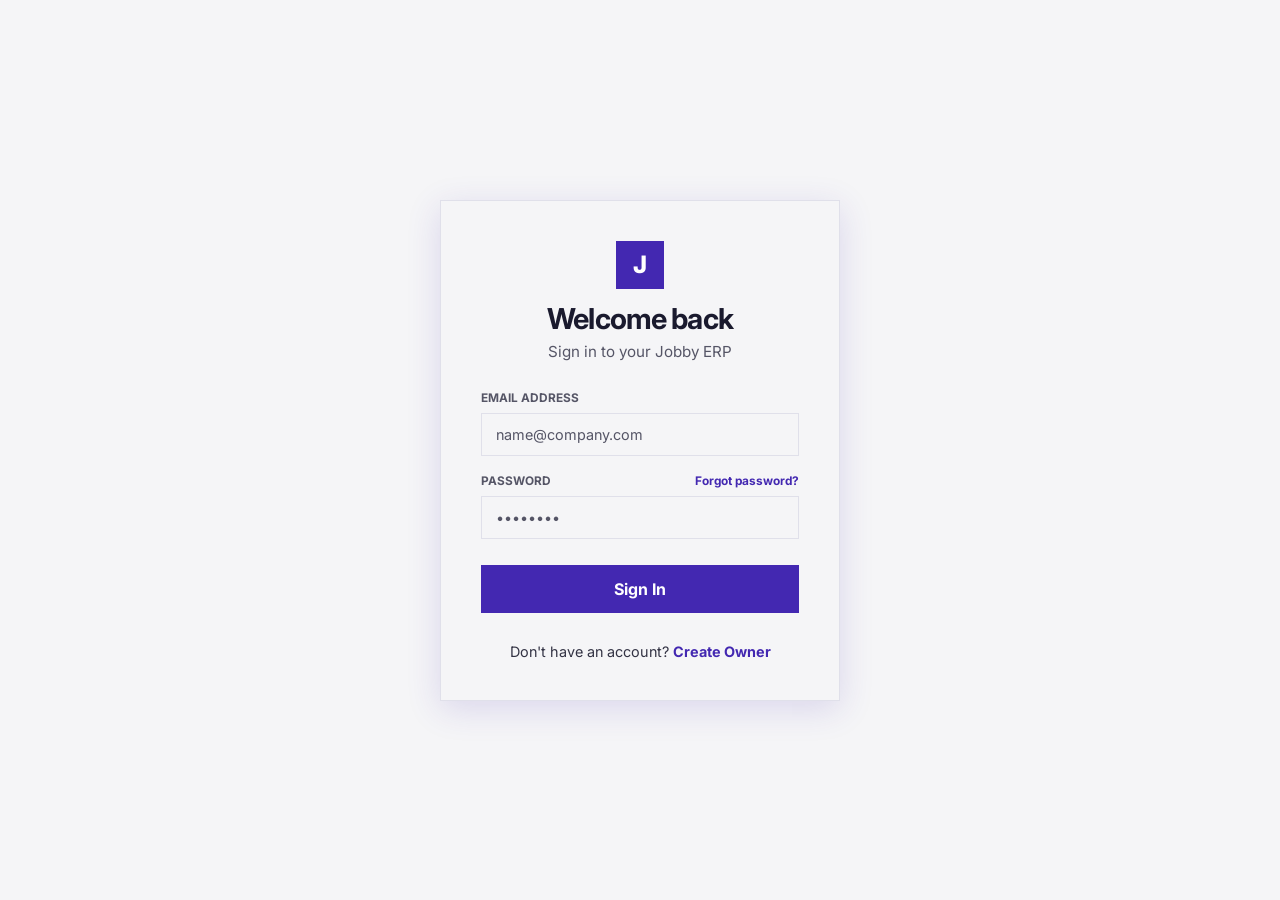
==== commit 0b25a28b: "feat: includes the lang in html" ====
--- a/index.html
+++ b/index.html
@@ -10,41 +10,52 @@
   <link href="https://fonts.googleapis.com/css2?family=Outfit:wght@400;500;600;700;800&display=swap" rel="stylesheet">
   <link rel="preconnect" href="https://fonts.googleapis.com">
   <link rel="preconnect" href="https://fonts.gstatic.com" crossorigin>
-  <link href="https://fonts.googleapis.com/css2?family=Inter:ital,opsz,wght@0,14..32,100..900;1,14..32,100..900&family=Montserrat:ital,wght@0,100..900;1,100..900&display=swap" rel="stylesheet">
+  <link
+    href="https://fonts.googleapis.com/css2?family=Inter:ital,opsz,wght@0,14..32,100..900;1,14..32,100..900&family=Montserrat:ital,wght@0,100..900;1,100..900&display=swap"
+    rel="stylesheet">
   <link rel="stylesheet" href="css/styles.css">
   <link rel="stylesheet" href="css/brand.css">
 </head>
 
-<body style="background: var(--surface); display: flex; align-items: center; justify-content: center; min-height: 100vh; padding: 20px;">
+<body
+  style="background: var(--surface); display: flex; align-items: center; justify-content: center; min-height: 100vh; padding: 20px;">
 
-  <div class="card" style="width: 100%; max-width: 400px; padding: 40px; text-align: center; box-shadow: var(--shadow-lg);">
+  <div class="card"
+    style="width: 100%; max-width: 400px; padding: 40px; text-align: center; box-shadow: var(--shadow-lg);">
     <div style="margin-bottom: 30px;">
-       <div class="logo-mark" style="width: 48px; height: 48px; font-size: 1.5rem; margin: 0 auto 12px; background: var(--primary); color: white;">J</div>
-       <h1 style="font-size: 1.8rem; letter-spacing: -0.03em; color: var(--text);">Welcome back</h1>
-       <p style="color: var(--muted); font-size: 0.95rem; margin-top: 6px;">Sign in to your Jobby ERP</p>
+      <div class="logo-mark"
+        style="width: 48px; height: 48px; font-size: 1.5rem; margin: 0 auto 12px; background: var(--primary); color: white;">
+        J</div>
+      <h1 style="font-size: 1.8rem; letter-spacing: -0.03em; color: var(--text);">Welcome back</h1>
+      <p style="color: var(--muted); font-size: 0.95rem; margin-top: 6px;">Sign in to your Jobby ERP</p>
     </div>
 
-    <form style="display: flex; flex-direction: column; gap: 18px; text-align: left;" onsubmit="event.preventDefault(); window.location.href='pages/home.html';">
+    <form style="display: flex; flex-direction: column; gap: 18px; text-align: left;"
+      onsubmit="event.preventDefault(); window.location.href='pages/home.html';">
       <div class="form-group">
         <label for="login-email">Email Address</label>
         <input type="email" id="login-email" class="brand-input" placeholder="name@company.com" required>
       </div>
-      
+
       <div class="form-group">
         <div style="display: flex; justify-content: space-between; align-items: baseline;">
-           <label for="login-password">Password</label>
-           <a href="#" style="font-size: 0.74rem; font-weight: 700; color: var(--primary); text-decoration: none;">Forgot password?</a>
+          <label for="login-password">Password</label>
+          <a href="#" style="font-size: 0.74rem; font-weight: 700; color: var(--primary); text-decoration: none;">Forgot
+            password?</a>
         </div>
         <input type="password" id="login-password" class="brand-input" placeholder="••••••••" required>
       </div>
-      
-      <button type="submit" class="cta" style="width: 100%; justify-content: center; margin-top: 8px; padding: 12px; font-size: 1rem;">Sign In</button>
+
+      <button type="submit" class="cta"
+        style="width: 100%; justify-content: center; margin-top: 8px; padding: 12px; font-size: 1rem;">Sign In</button>
     </form>
 
     <div style="margin-top: 30px; font-size: 0.9rem; color: var(--text-secondary);">
-       Don't have an account? <a href="pages/register.html" style="color: var(--primary); font-weight: 700; text-decoration: none;">Create Owner</a>
+      Don't have an account? <a href="pages/register.html"
+        style="color: var(--primary); font-weight: 700; text-decoration: none;">Create Owner</a>
     </div>
   </div>
 
 </body>
-</html>
+
+</html>
--- a/css/styles.css
+++ b/css/styles.css
@@ -12,8 +12,8 @@
   --surface: #f5f5f7;
   --surface-alt: #ebebed;
   --text: #1a1a2e;
-  --text-secondary: #4a4a68;
-  --muted: #8a8aa8;
+  --text-secondary: #333344;
+  --muted: #555566;
   --border: #e0e0ea;
 
   /* Semantic */
@@ -326,7 +326,7 @@
   text-align: left;
   border-radius: var(--radius-lg);
   background: transparent;
-  color: rgba(255, 255, 255, 0.72);
+  color: rgba(255, 255, 255, 0.9);
   font-weight: 600;
   font-size: 0.9rem;
   transition: background var(--t), color var(--t);
@@ -334,7 +334,7 @@
 
 .menu-item svg {
   flex-shrink: 0;
-  opacity: 0.7;
+  opacity: 0.9;
   transition: opacity var(--t);
 }
 
@@ -385,7 +385,7 @@
 
 .sidebar-role {
   font-size: 0.73rem;
-  color: rgba(255, 255, 255, 0.54);
+  color: rgba(255, 255, 255, 0.85);
   margin-top: 1px;
 }
 
@@ -511,7 +511,7 @@
 .footer-section p {
   margin: 3px 0;
   font-size: 0.87rem;
-  color: rgba(255, 255, 255, 0.7);
+  color: #ffffff;
 }
 
 .footer-title {
@@ -522,7 +522,7 @@
 }
 
 .footer-powered {
-  color: rgba(255, 255, 255, 0.4) !important;
+  color: #ffffff !important;
   margin-top: 10px !important;
   font-size: 0.8rem !important;
 }
@@ -765,7 +765,7 @@
   flex: 1;
 }
 
-.business-copy h3 {
+.business-copy h2 {
   font-size: 1rem;
   font-weight: 700;
   color: var(--text);
@@ -974,7 +974,7 @@
   box-shadow: var(--shadow-lg);
 }
 
-.employee-card h3 {
+.employee-card h2 {
   font-size: 0.97rem;
   font-weight: 700;
   color: var(--text);
@@ -1098,7 +1098,7 @@
   flex-wrap: wrap;
 }
 
-.product-heading h3 {
+.product-heading h2 {
   font-size: 0.97rem;
   font-weight: 700;
   color: var(--text);
@@ -1330,7 +1330,7 @@
   padding: 16px;
 }
 
-.payment-card h3 {
+.payment-card h2 {
   font-size: 0.97rem;
   font-weight: 700;
   margin-bottom: 12px;
--- a/css/brand.css
+++ b/css/brand.css
@@ -52,8 +52,8 @@
   --brand-surface: #f5f5f7;
   --brand-surface-alt: #ebebed;
   --brand-text: #1a1a2e;
-  --brand-text-secondary: #4a4a68;
-  --brand-text-muted: #8a8aa8;
+  --brand-text-secondary: #333344;
+  --brand-text-muted: #555566;
   --brand-border: #e0e0ea;
   --brand-border-strong: #c4c4d4;
 
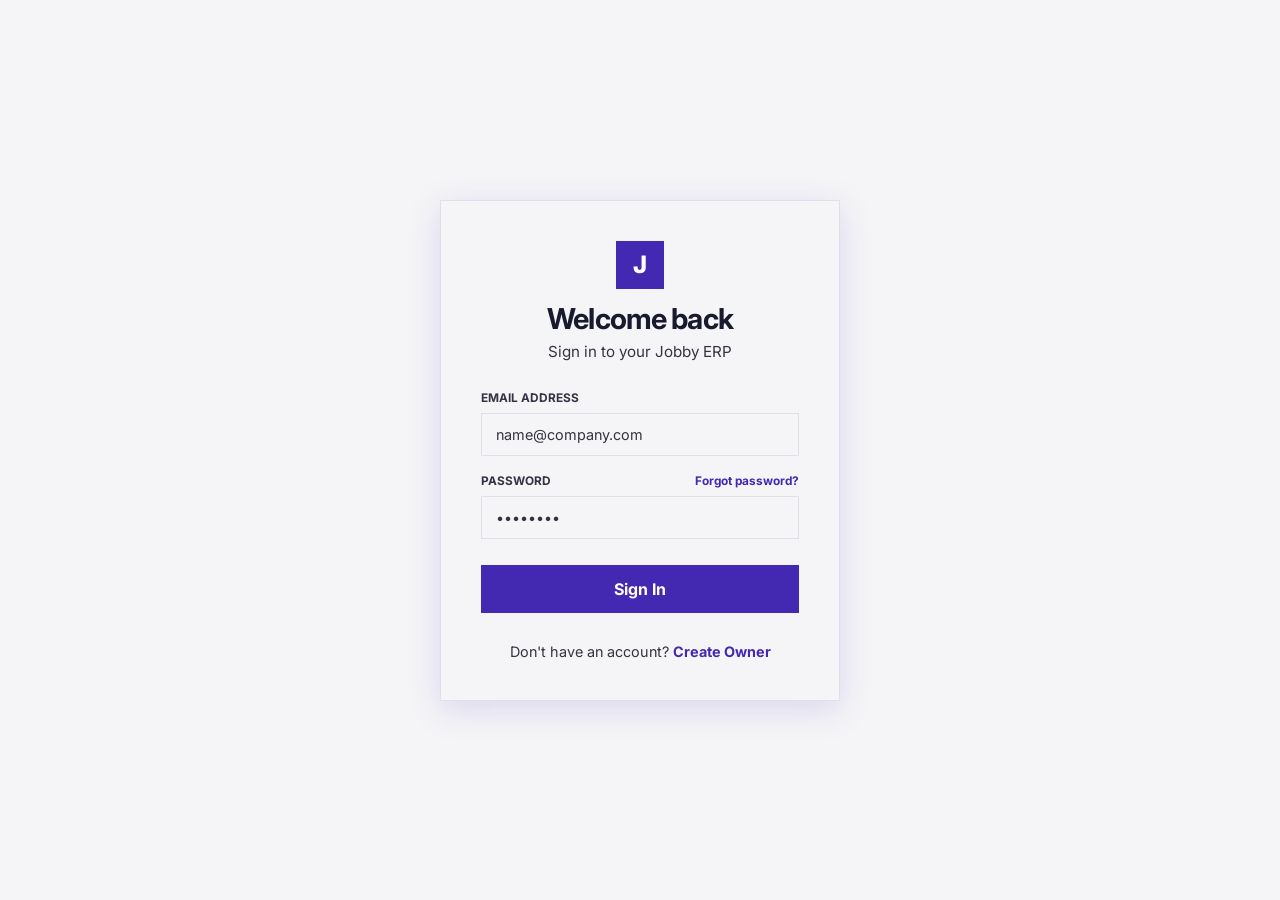
==== commit c64251a2: "fix: includes an device handler for resolve compatibility" ====
--- a/index.html
+++ b/index.html
@@ -19,6 +19,7 @@
 
 <body
   style="background: var(--surface); display: flex; align-items: center; justify-content: center; min-height: 100vh; padding: 20px;">
+  <main role="main" style="display:contents;">
 
   <div class="card"
     style="width: 100%; max-width: 400px; padding: 40px; text-align: center; box-shadow: var(--shadow-lg);">
@@ -56,6 +57,6 @@
     </div>
   </div>
 
-</body>
+</main></body>
 
 </html>
--- a/css/styles.css
+++ b/css/styles.css
@@ -13,7 +13,7 @@
   --surface-alt: #ebebed;
   --text: #1a1a2e;
   --text-secondary: #333344;
-  --muted: #555566;
+  --muted: #333344;
   --border: #e0e0ea;
 
   /* Semantic */
@@ -363,30 +363,7 @@
 }
 
 .sidebar-footer {
-  padding: 14px 10px;
-  border-top: 1px solid rgba(255, 255, 255, 0.12);
-  margin-top: auto;
-}
-
-.sidebar-user {
-  display: flex;
-  align-items: center;
-  gap: 10px;
-  padding: 10px;
-  border-radius: var(--radius-lg);
-  background: rgba(255, 255, 255, 0.1);
-}
-
-.sidebar-username {
-  font-size: 0.83rem;
-  font-weight: 700;
-  color: #fff;
-}
-
-.sidebar-role {
-  font-size: 0.73rem;
-  color: rgba(255, 255, 255, 0.85);
-  margin-top: 1px;
+  display: none; /* Removed per user request */
 }
 
 /* Backdrop (mobile) */
@@ -437,14 +414,23 @@
   display: flex;
   align-items: center;
   gap: 12px;
-}
-
+  padding: 6px 12px;
+  transition: background var(--t);
+  cursor: pointer;
+  text-decoration: none;
+}
+  
+.topbar-right:hover,
+.topbar-right:focus-visible {
+  background: rgba(255, 255, 255, 0.15);
+  outline: none;
+}
+  
 .topbar-user {
   font-size: 0.88rem;
   font-weight: 600;
-  color: rgba(255, 255, 255, 0.85);
-  text-decoration: underline;
-  text-underline-offset: 3px;
+  color: #ffffff;
+  text-decoration: none;
 }
 
 .topbar-avatar {
@@ -1558,4 +1544,6 @@
   width: 120px !important;
   height: 120px !important;
   border-radius: 50% !important;
-}+}
+/* ── CHART ACCESSIBILITY ─────────────────────────────────────── */
+.chart-bar:hover, .chart-bar:focus-visible { outline: 2px solid var(--primary); outline-offset: 2px; filter: brightness(0.9); }
--- a/css/brand.css
+++ b/css/brand.css
@@ -52,8 +52,8 @@
   --brand-surface: #f5f5f7;
   --brand-surface-alt: #ebebed;
   --brand-text: #1a1a2e;
-  --brand-text-secondary: #333344;
-  --brand-text-muted: #555566;
+  --brand-text-secondary: #222233;
+  --brand-text-muted: #333344;
   --brand-border: #e0e0ea;
   --brand-border-strong: #c4c4d4;
 
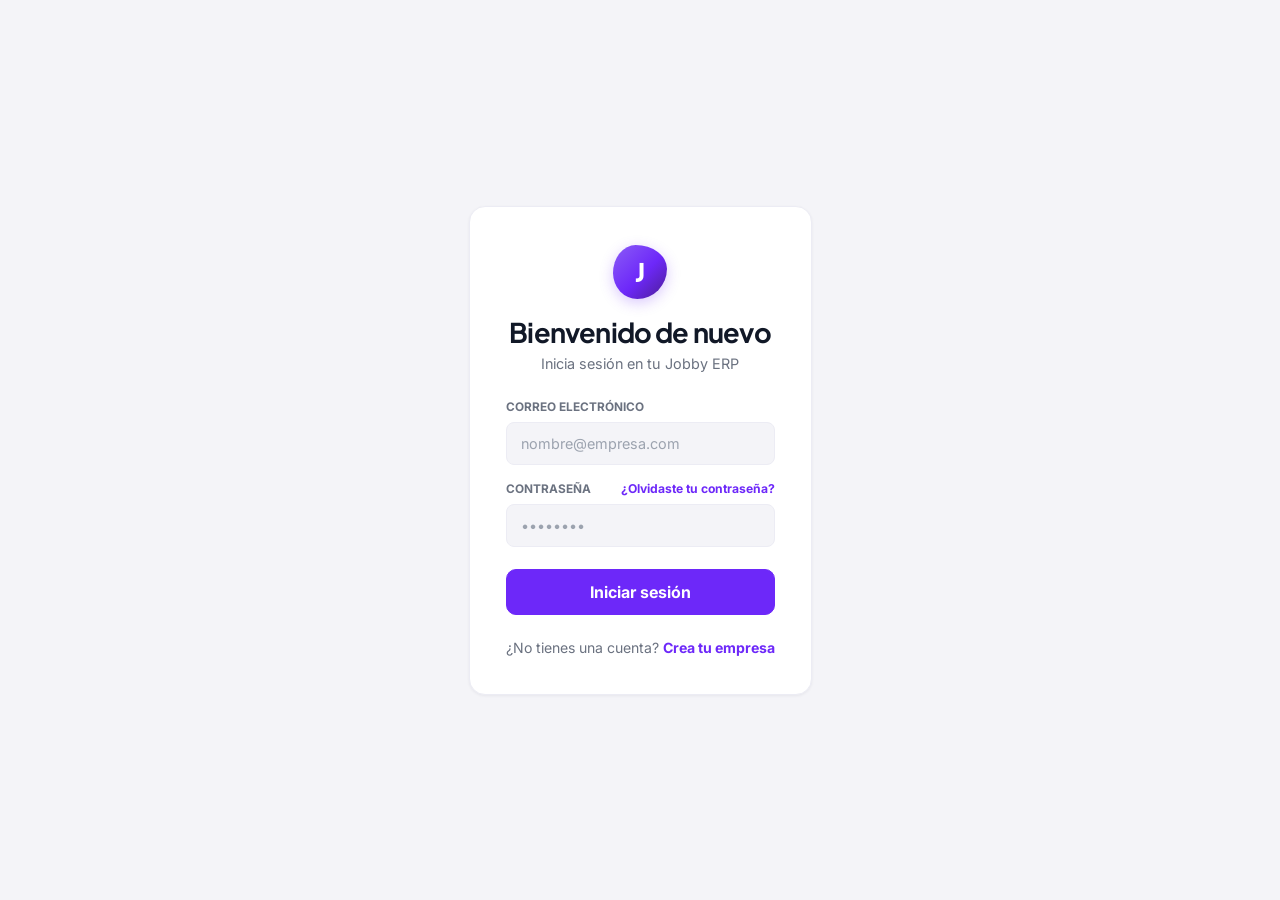
==== commit 76fcb840: "feat(design): sidebar oscuro, topbar con búsqueda y textos es-CO" ====
--- a/index.html
+++ b/index.html
@@ -4,7 +4,8 @@
 <head>
   <meta charset="UTF-8">
   <meta name="viewport" content="width=device-width, initial-scale=1.0">
-  <title>Jobby ERP - Sign In</title>
+  <meta name="description" content="Jobby ERP – Inicia sesión y gestiona tu negocio desde una sola vista clara.">
+  <title>Jobby ERP - Iniciar sesión</title>
   <link rel="preconnect" href="https://fonts.googleapis.com">
   <link rel="preconnect" href="https://fonts.gstatic.com" crossorigin>
   <link href="https://fonts.googleapis.com/css2?family=Outfit:wght@400;500;600;700;800&display=swap" rel="stylesheet">
@@ -13,50 +14,41 @@
   <link
     href="https://fonts.googleapis.com/css2?family=Inter:ital,opsz,wght@0,14..32,100..900;1,14..32,100..900&family=Montserrat:ital,wght@0,100..900;1,100..900&display=swap"
     rel="stylesheet">
+  <link href="https://fonts.googleapis.com/css2?family=Plus+Jakarta+Sans:wght@400;500;600;700;800&display=swap" rel="stylesheet">
+  <link rel="stylesheet" href="css/tokens.css">
   <link rel="stylesheet" href="css/styles.css">
   <link rel="stylesheet" href="css/brand.css">
 </head>
 
-<body
-  style="background: var(--surface); display: flex; align-items: center; justify-content: center; min-height: 100vh; padding: 20px;">
-  <main role="main" style="display:contents;">
+<body class="auth-page">
+  <main role="main">
+    <div class="auth-card">
+      <div class="auth-logo" aria-hidden="true">J</div>
+      <h1 class="auth-title">Bienvenido de nuevo</h1>
+      <p class="auth-sub">Inicia sesión en tu Jobby ERP</p>
 
-  <div class="card"
-    style="width: 100%; max-width: 400px; padding: 40px; text-align: center; box-shadow: var(--shadow-lg);">
-    <div style="margin-bottom: 30px;">
-      <div class="logo-mark"
-        style="width: 48px; height: 48px; font-size: 1.5rem; margin: 0 auto 12px; background: var(--primary); color: white;">
-        J</div>
-      <h1 style="font-size: 1.8rem; letter-spacing: -0.03em; color: var(--text);">Welcome back</h1>
-      <p style="color: var(--muted); font-size: 0.95rem; margin-top: 6px;">Sign in to your Jobby ERP</p>
+      <form class="auth-form" onsubmit="event.preventDefault(); window.location.href='pages/home.html';">
+        <div class="form-group">
+          <label for="login-email">Correo electrónico</label>
+          <input type="email" id="login-email" class="brand-input" placeholder="nombre@empresa.com" autocomplete="email" required>
+        </div>
+
+        <div class="form-group">
+          <div class="auth-label-row">
+            <label for="login-password">Contraseña</label>
+            <a class="auth-link" href="#" style="font-size: 0.76rem;">¿Olvidaste tu contraseña?</a>
+          </div>
+          <input type="password" id="login-password" class="brand-input" placeholder="••••••••" autocomplete="current-password" required>
+        </div>
+
+        <button type="submit" class="cta">Iniciar sesión</button>
+      </form>
+
+      <div class="auth-footer">
+        ¿No tienes una cuenta? <a class="auth-link" href="pages/register.html">Crea tu empresa</a>
+      </div>
     </div>
+  </main>
+</body>
 
-    <form style="display: flex; flex-direction: column; gap: 18px; text-align: left;"
-      onsubmit="event.preventDefault(); window.location.href='pages/home.html';">
-      <div class="form-group">
-        <label for="login-email">Email Address</label>
-        <input type="email" id="login-email" class="brand-input" placeholder="name@company.com" required>
-      </div>
-
-      <div class="form-group">
-        <div style="display: flex; justify-content: space-between; align-items: baseline;">
-          <label for="login-password">Password</label>
-          <a href="#" style="font-size: 0.74rem; font-weight: 700; color: var(--primary); text-decoration: none;">Forgot
-            password?</a>
-        </div>
-        <input type="password" id="login-password" class="brand-input" placeholder="••••••••" required>
-      </div>
-
-      <button type="submit" class="cta"
-        style="width: 100%; justify-content: center; margin-top: 8px; padding: 12px; font-size: 1rem;">Sign In</button>
-    </form>
-
-    <div style="margin-top: 30px; font-size: 0.9rem; color: var(--text-secondary);">
-      Don't have an account? <a href="pages/register.html"
-        style="color: var(--primary); font-weight: 700; text-decoration: none;">Create Owner</a>
-    </div>
-  </div>
-
-</main></body>
-
-</html>+</html>
--- a/css/tokens.css
+++ b/css/tokens.css
@@ -0,0 +1,51 @@
+/* ═══════════════════════════════════════════════════════════════
+   JOBBY — Design System v2 · Design tokens
+   Debe enlazarse ANTES de styles.css y brand.css en todas las páginas.
+   ═══════════════════════════════════════════════════════════════ */
+:root {
+  /* ── Marca ── */
+  --jb-primary: #6D28F9;          /* violeta principal: gráficos, botones, activos */
+  --jb-primary-hover: #5B21F0;    /* hover de botones y pills activas */
+  --jb-primary-soft: #F3F0FF;     /* fondos de iconos KPI, chips lavanda */
+  --jb-primary-border: #E9E4F5;   /* borde sutil de tarjetas sobre fondo lavanda */
+
+  /* ── Neutrales ── */
+  --jb-bg: #FFFFFF;               /* fondo del área de contenido */
+  --jb-bg-soft: #F4F4F8;          /* fondo de la búsqueda y chips neutros */
+  --jb-sidebar-bg: #0D0D1F;       /* fondo del sidebar oscuro */
+  --jb-sidebar-text: #FFFFFF;
+  --jb-sidebar-muted: #9CA3AF;    /* sub-items y metadatos del sidebar */
+  --jb-sidebar-active: #6D28F9;   /* pill del ítem activo del menú */
+  --jb-text: #111827;             /* texto principal */
+  --jb-text-2: #6B7280;           /* texto secundario */
+  --jb-text-3: #9CA3AF;           /* texto terciario / placeholders */
+  --jb-border: #ECECF4;           /* bordes de tarjetas y divisores */
+
+  /* ── Semánticos (badges de estado DIAN) ── */
+  --jb-success: #16A34A;   --jb-success-bg: #DCFCE7;   --jb-success-text: #15803D;
+  --jb-info: #4F46E5;      --jb-info-bg: #E0E7FF;      --jb-info-text: #4338CA;
+  --jb-danger: #DC2626;    --jb-danger-bg: #FEE2E2;    --jb-danger-text: #B91C1C;
+  --jb-warning: #D97706;   --jb-warning-bg: #FEF3C7;   --jb-warning-text: #92400E;
+  --jb-gray-bg: #F3F4F6;   --jb-gray-text: #4B5563;
+
+  /* ── Tipografía ── */
+  --jb-font-body: 'Inter', system-ui, -apple-system, 'Segoe UI', sans-serif;
+  --jb-font-heading: 'Plus Jakarta Sans', 'Inter', system-ui, sans-serif;
+
+  /* ── Radios (el diseño v2 SÍ usa radios) ── */
+  --jb-radius-card: 16px;
+  --jb-radius-pill: 10px;
+  --jb-radius-badge: 6px;
+  --jb-radius-sm: 8px;
+
+  /* ── Sombras suaves ── */
+  --jb-shadow-card: 0 1px 3px rgba(17, 17, 46, 0.06);
+  --jb-shadow-hover: 0 8px 24px rgba(109, 40, 249, 0.10);
+  --jb-shadow-pill: 0 4px 14px rgba(109, 40, 249, 0.25);
+
+  /* ── Layout ── */
+  --jb-sidebar-w: 230px;
+  --jb-topbar-h: 68px;
+  --jb-gap: 24px;
+  --jb-transition: 0.2s ease;
+}
--- a/css/styles.css
+++ b/css/styles.css
@@ -1,44 +1,51 @@
-/* ── DESIGN TOKENS ──────────────────────────────────────────── */
+/* ── COMPATIBILITY MAP — tokens legacy → Jobby v2 ────────────
+   Los valores viven en tokens.css (enlazado antes que este archivo).
+   Mapear evita romper las ~1570 reglas que usan los nombres antiguos.
+   ───────────────────────────────────────────────────────────── */
 :root {
   /* Brand */
-  --primary: #4328B1;
-  --primary-hover: #3720a0;
-  --primary-light: #6c51d4;
-  --primary-bg: #ede9fb;
-  --primary-muted: rgba(67, 40, 177, 0.08);
+  --primary: var(--jb-primary);
+  --primary-hover: var(--jb-primary-hover);
+  --primary-light: var(--jb-primary);
+  --primary-bg: var(--jb-primary-soft);
+  --primary-muted: rgba(109, 40, 249, 0.08);
 
   /* Neutrals */
-  --background: #ffffff;
-  --surface: #f5f5f7;
-  --surface-alt: #ebebed;
-  --text: #1a1a2e;
-  --text-secondary: #333344;
-  --muted: #333344;
-  --border: #e0e0ea;
+  --background: var(--jb-bg);
+  --surface: var(--jb-bg-soft);
+  --surface-alt: var(--jb-border);
+  --text: var(--jb-text);
+  --text-secondary: var(--jb-text-2);
+  --muted: var(--jb-text-2);
+  --border: var(--jb-border);
 
   /* Semantic */
-  --success: #16a34a;
-  --success-bg: rgba(22, 163, 74, 0.10);
-  --danger: #dc2626;
-  --danger-bg: rgba(220, 38, 38, 0.10);
+  --success: var(--jb-success);
+  --success-bg: var(--jb-success-bg);
+  --danger: var(--jb-danger);
+  --danger-bg: var(--jb-danger-bg);
+  --warning: var(--jb-warning);
+  --warning-bg: var(--jb-warning-bg);
+  --info: var(--jb-info);
+  --info-bg: var(--jb-info-bg);
 
   /* Elevation */
-  --shadow-sm: 0 1px 4px rgba(67, 40, 177, 0.06);
-  --shadow: 0 2px 12px rgba(67, 40, 177, 0.10);
-  --shadow-lg: 0 8px 32px rgba(67, 40, 177, 0.15);
-
-  /* Shape – brand mandate: zero radius (flat / sharp) */
-  --radius-xl: 0px;
-  --radius-lg: 0px;
-  --radius-md: 0px;
-  --radius-sm: 0px;
+  --shadow-sm: var(--jb-shadow-card);
+  --shadow: var(--jb-shadow-card);
+  --shadow-lg: var(--jb-shadow-hover);
+
+  /* Shape — radios v2 */
+  --radius-xl: var(--jb-radius-card);
+  --radius-lg: var(--jb-radius-pill);
+  --radius-md: var(--jb-radius-sm);
+  --radius-sm: var(--jb-radius-badge);
 
   /* Layout */
-  --sidebar-w: 236px;
-  --topbar-h: 60px;
+  --sidebar-w: var(--jb-sidebar-w);
+  --topbar-h: var(--jb-topbar-h);
 
   /* Transition */
-  --t: 0.16s ease;
+  --t: var(--jb-transition);
 }
 
 /* ── RESET ──────────────────────────────────────────────────── */
@@ -46,14 +53,13 @@
 *::before,
 *::after {
   box-sizing: border-box;
-  border-radius: 0 !important;
 }
 
 
 
 body {
   margin: 0;
-  font-family: "Inter", sans-serif;
+  font-family: var(--jb-font-body);
   background: var(--background);
   color: var(--text);
   min-height: 100vh;
@@ -68,10 +74,10 @@
   left: 0;
   height: 4px;
   width: 0%;
-  background: var(--success);
+  background: var(--jb-primary);
   z-index: 1000;
   transition: width 0.3s ease;
-  box-shadow: 0 0 10px var(--success-bg);
+  box-shadow: 0 0 10px rgba(109, 40, 249, 0.45);
   pointer-events: none;
 }
 
@@ -85,10 +91,10 @@
   left: 0;
   height: 4px;
   width: 0%;
-  background: var(--success);
+  background: var(--jb-primary);
   z-index: 1000;
   transition: width 0.3s ease;
-  box-shadow: 0 0 10px var(--success-bg);
+  box-shadow: 0 0 10px rgba(109, 40, 249, 0.45);
   pointer-events: none;
 }
 
@@ -102,9 +108,9 @@
   bottom: 34px;
   /* Slightly higher to stay above bottom bar */
   right: 24px;
-  background: var(--text);
+  background: var(--jb-sidebar-bg);
   color: #fff;
-  padding: 12px 20px;
+  padding: 13px 20px;
   display: flex;
   align-items: center;
   gap: 12px;
@@ -112,8 +118,9 @@
   transform: translateY(100px);
   opacity: 0;
   transition: all 0.4s cubic-bezier(0.175, 0.885, 0.32, 1.275);
-  box-shadow: var(--shadow-lg);
-  border-left: 4px solid var(--success);
+  box-shadow: var(--jb-shadow-pill), 0 12px 32px rgba(13, 13, 31, 0.22);
+  border-left: 4px solid var(--jb-primary);
+  border-radius: 12px;
 }
 
 #toast.show {
@@ -124,11 +131,11 @@
 .toast-icon {
   width: 24px;
   height: 24px;
-  background: var(--success);
+  background: var(--jb-primary);
   color: #fff;
   display: grid;
   place-items: center;
-  /* Square per brand mandate */
+  border-radius: 50%;
   font-size: 0.9rem;
   font-weight: 800;
 }
@@ -157,8 +164,10 @@
   max-width: 500px;
   background: var(--background);
   border: 1px solid var(--border);
-  box-shadow: var(--shadow-lg);
+  border-radius: var(--jb-radius-card);
+  box-shadow: var(--jb-shadow-hover), 0 24px 60px rgba(13, 13, 31, 0.2);
   animation: modal-slide 0.4s cubic-bezier(0.175, 0.885, 0.32, 1.275);
+  overflow: hidden;
 }
 
 @keyframes modal-slide {
@@ -227,8 +236,7 @@
   font-family: inherit;
   font-size: 0.9rem;
   color: var(--text);
-  border-radius: 0 !important;
-  /* Flat design */
+  border-radius: var(--jb-radius-sm);
 }
 
 .form-group input:focus,
@@ -273,18 +281,20 @@
   margin: 0;
 }
 
-/* ── SIDEBAR ─────────────────────────────────────────────────── */
+/* ── SIDEBAR (dark, v2) ─────────────────────────────────────── */
 .sidebar {
   position: fixed;
   top: 0;
   left: 0;
   width: var(--sidebar-w);
   height: 100vh;
-  background: var(--primary);
+  background: var(--jb-sidebar-bg);
+  color: var(--jb-sidebar-text);
   display: flex;
   flex-direction: column;
   z-index: 200;
-  transition: transform var(--t);
+  transition: transform var(--jb-transition);
+  overflow: hidden;
 }
 
 .sidebar-brand {
@@ -292,92 +302,139 @@
   align-items: center;
   gap: 11px;
   padding: 22px 18px 18px;
-  font-size: 1.25rem;
+  border-bottom: 1px solid rgba(255, 255, 255, 0.09);
+  margin-bottom: 8px;
+  flex-shrink: 0;
+}
+
+/* Blob morado con la «J» blanca */
+.brand-blob {
+  width: 36px;
+  height: 36px;
+  flex: 0 0 auto;
+  display: grid;
+  place-items: center;
+  background: linear-gradient(135deg, #8B5CF6 0%, var(--jb-primary) 55%, #4C1D95 100%);
+  border-radius: 42% 58% 55% 45% / 52% 44% 56% 48%;
+  box-shadow: 0 4px 14px rgba(109, 40, 249, 0.35);
+  color: #fff;
+  font-family: var(--jb-font-heading);
   font-weight: 800;
+  font-size: 1.05rem;
+  line-height: 1;
+}
+
+.brand-wordmark {
+  font-family: var(--jb-font-heading);
+  font-size: 1.4rem;
+  font-weight: 800;
+  letter-spacing: -0.03em;
   color: #fff;
-  letter-spacing: 0.04em;
-  border-bottom: 1px solid rgba(255, 255, 255, 0.12);
-  margin-bottom: 10px;
-}
-
-.logo-mark {
-  width: 34px;
-  height: 34px;
-  display: grid;
-  place-items: center;
-  background: rgba(255, 255, 255, 0.18);
-  font-weight: 800;
-  font-size: 1rem;
 }
 
 .sidebar-nav {
   display: flex;
   flex-direction: column;
   gap: 2px;
-  padding: 0 10px;
+  padding: 0 12px 12px;
   flex: 1;
-}
+  overflow-y: auto;
+  scrollbar-width: thin;
+  scrollbar-color: rgba(255, 255, 255, 0.18) transparent;
+}
+
+.sidebar-nav::-webkit-scrollbar { width: 4px; }
+.sidebar-nav::-webkit-scrollbar-thumb { background: rgba(255, 255, 255, 0.18); border-radius: 4px; }
 
 .menu-item {
   display: flex;
   align-items: center;
   gap: 11px;
+  width: 100%;
   padding: 10px 12px;
   text-align: left;
-  border-radius: var(--radius-lg);
+  border-radius: var(--jb-radius-pill);
   background: transparent;
-  color: rgba(255, 255, 255, 0.9);
+  color: rgba(255, 255, 255, 0.88);
   font-weight: 600;
   font-size: 0.9rem;
-  transition: background var(--t), color var(--t);
-}
-
-.menu-item svg {
+  line-height: 1.2;
+  text-decoration: none;
+  list-style: none;
+  transition: background var(--jb-transition), color var(--jb-transition), box-shadow var(--jb-transition);
+}
+
+.menu-item svg { flex-shrink: 0; opacity: 0.85; transition: opacity var(--jb-transition); }
+.menu-item:hover { background: rgba(255, 255, 255, 0.06); color: #fff; }
+.menu-item:hover svg { opacity: 1; }
+.menu-item.active {
+  background: var(--jb-sidebar-active);
+  color: #fff;
+  font-weight: 700;
+  box-shadow: var(--jb-shadow-pill);
+}
+.menu-item.active svg { opacity: 1; }
+.menu-item:focus-visible { outline: 3px solid #fff; outline-offset: -3px; }
+
+/* Grupos expandibles (<details>/<summary>) */
+.nav-group { margin: 0; }
+.nav-group > summary { cursor: pointer; }
+.nav-group > summary::-webkit-details-marker { display: none; }
+.nav-group > summary::marker { content: ''; }
+.nav-group > summary .nav-caret { margin-left: auto; transition: transform var(--jb-transition); opacity: 0.7; }
+.nav-group[open] > summary .nav-caret { transform: rotate(180deg); }
+.nav-group.has-active > summary:not(.active) { color: #fff; }
+
+.submenu {
+  display: grid;
+  gap: 1px;
+  padding: 4px 0 6px 24px;
+  overflow: hidden;
+}
+.nav-group[open] > .submenu { animation: submenu-in 0.2s ease both; }
+@keyframes submenu-in {
+  from { opacity: 0; transform: translateY(-4px); }
+  to { opacity: 1; transform: translateY(0); }
+}
+
+.submenu a {
+  display: flex;
+  align-items: center;
+  padding: 7px 10px;
+  border-radius: var(--jb-radius-sm);
+  color: var(--jb-sidebar-muted);
+  font-size: 0.84rem;
+  font-weight: 500;
+  text-decoration: none;
+  transition: color var(--jb-transition), background var(--jb-transition);
+}
+.submenu a:hover { color: #fff; background: rgba(255, 255, 255, 0.05); }
+.submenu a.active { color: #fff; background: rgba(109, 40, 249, 0.28); }
+.submenu a[aria-disabled="true"] { cursor: not-allowed; opacity: 0.65; }
+
+.sidebar-footer {
+  display: flex;
+  align-items: center;
+  gap: 10px;
+  padding: 14px 16px;
+  border-top: 1px solid rgba(255, 255, 255, 0.09);
   flex-shrink: 0;
-  opacity: 0.9;
-  transition: opacity var(--t);
-}
-
-.menu-item:focus-visible {
-  outline: 2px solid #fff;
-  outline-offset: -2px;
-}
-
-.menu-item:hover {
-  background: rgba(255, 255, 255, 0.12);
-  color: #fff;
-}
-
-.menu-item:hover svg {
-  opacity: 1;
-}
-
-.menu-item.active {
-  background: rgba(255, 255, 255, 0.18);
-  color: #fff;
-  font-weight: 700;
-}
-
-.menu-item.active svg {
-  opacity: 1;
-}
-
-.sidebar-footer {
-  display: none; /* Removed per user request */
-}
+}
+.sidebar-footer .brand-blob { width: 32px; height: 32px; font-size: 0.95rem; }
+.sidebar-footer-copy { display: grid; gap: 1px; min-width: 0; }
+.sidebar-footer-copy strong { font-size: 0.82rem; color: #fff; white-space: nowrap; }
+.sidebar-footer-copy span { font-size: 0.72rem; color: var(--jb-sidebar-muted); white-space: nowrap; }
+.sidebar-footer .footer-chevron { margin-left: auto; color: var(--jb-sidebar-muted); }
 
 /* Backdrop (mobile) */
 .sidebar-backdrop {
   display: none;
   position: fixed;
   inset: 0;
-  background: rgba(26, 26, 46, 0.42);
+  background: rgba(13, 13, 31, 0.5);
   z-index: 150;
 }
-
-.sidebar-backdrop.visible {
-  display: block;
-}
+.sidebar-backdrop.visible { display: block; }
 
 /* ── APP LAYOUT ──────────────────────────────────────────────── */
 .app-layout {
@@ -385,63 +442,120 @@
   min-height: 100vh;
   display: flex;
   flex-direction: column;
-  background: var(--background);
-}
-
-/* ── TOP BAR ─────────────────────────────────────────────────── */
+  background: var(--jb-bg);
+}
+
+/* ── TOP BAR (white, sticky, v2) ────────────────────────────── */
 .topbar {
   position: sticky;
   top: 0;
   z-index: 100;
-  height: var(--topbar-h);
-  display: flex;
-  align-items: center;
-  gap: 16px;
-  padding: 0 28px;
-  background: var(--primary);
-  color: #fff;
-}
-
-.topbar-brand {
-  font-size: 1rem;
-  font-weight: 800;
-  letter-spacing: 0.06em;
+  height: var(--jb-topbar-h);
+  display: flex;
+  align-items: center;
+  gap: 18px;
+  padding: 0 24px;
+  background: var(--jb-bg);
+  color: var(--jb-text);
+  border-bottom: 1px solid var(--jb-border);
+}
+
+.topbar-context {
+  font-size: 0.9rem;
+  font-weight: 700;
+  color: var(--jb-text);
+  white-space: nowrap;
+  margin-right: auto;
+}
+
+.topbar-search {
+  display: flex;
+  align-items: center;
+  gap: 10px;
+  flex: 0 1 420px;
+  height: 40px;
+  padding: 0 12px 0 14px;
+  background: var(--jb-bg-soft);
+  border: 1px solid transparent;
+  border-radius: 12px;
+  transition: border-color var(--jb-transition), box-shadow var(--jb-transition);
+}
+.topbar-search:focus-within { border-color: var(--jb-primary-border); box-shadow: var(--jb-shadow-card); }
+.topbar-search input {
   flex: 1;
-  color: #fff;
+  min-width: 0;
+  border: 0;
+  outline: 0;
+  background: transparent;
+  font: inherit;
+  font-size: 0.88rem;
+  color: var(--jb-text);
+}
+.topbar-search input::placeholder { color: var(--jb-text-3); }
+.topbar-search .kbd {
+  flex-shrink: 0;
+  font-family: var(--jb-font-body);
+  font-size: 0.72rem;
+  font-weight: 600;
+  color: var(--jb-text-3);
+  background: var(--jb-bg);
+  border: 1px solid var(--jb-border);
+  border-radius: var(--jb-radius-badge);
+  padding: 2px 6px;
+  white-space: nowrap;
+}
+
+.topbar-actions { display: flex; align-items: center; gap: 12px; margin-left: auto; }
+.notification-btn {
+  position: relative;
+  width: 38px;
+  height: 38px;
+  display: grid;
+  place-items: center;
+  background: var(--jb-bg);
+  border: 1px solid var(--jb-border);
+  border-radius: var(--jb-radius-pill);
+  color: var(--jb-text-2);
+  transition: background var(--jb-transition), border-color var(--jb-transition);
+}
+.notification-btn:hover { background: var(--jb-primary-soft); border-color: var(--jb-primary-border); }
+.notif-dot {
+  position: absolute;
+  top: 7px;
+  right: 7px;
+  width: 7px;
+  height: 7px;
+  background: var(--jb-danger);
+  border-radius: 50%;
+  border: 1px solid var(--jb-bg);
 }
 
 .topbar-right {
   display: flex;
   align-items: center;
-  gap: 12px;
-  padding: 6px 12px;
-  transition: background var(--t);
+  gap: 10px;
+  padding: 5px 8px;
+  border-radius: var(--jb-radius-pill);
+  transition: background var(--jb-transition);
   cursor: pointer;
   text-decoration: none;
 }
-  
 .topbar-right:hover,
-.topbar-right:focus-visible {
-  background: rgba(255, 255, 255, 0.15);
-  outline: none;
-}
-  
-.topbar-user {
-  font-size: 0.88rem;
-  font-weight: 600;
-  color: #ffffff;
-  text-decoration: none;
-}
-
+.topbar-right:focus-visible { background: var(--jb-primary-soft); outline: none; }
+.topbar-user-wrap { display: grid; gap: 1px; text-align: right; line-height: 1.2; }
+.topbar-user { font-size: 0.86rem; font-weight: 700; color: var(--jb-text); text-decoration: none; }
+.topbar-role { font-size: 0.72rem; color: var(--jb-text-3); }
 .topbar-avatar {
-  width: 32px;
-  height: 32px;
-  background: rgba(255, 255, 255, 0.2);
+  width: 36px;
+  height: 36px;
+  background: #020617;
   color: #fff;
-  font-weight: 800;
-  font-size: 0.88rem;
+  font-weight: 700;
+  font-size: 0.82rem;
+  border-radius: 50%;
   display: grid;
   place-items: center;
+  flex-shrink: 0;
 }
 
 /* Hamburger */
@@ -450,16 +564,15 @@
   flex-direction: column;
   justify-content: center;
   gap: 5px;
-  width: 34px;
-  height: 34px;
+  width: 36px;
+  height: 36px;
   padding: 8px;
-  background: rgba(255, 255, 255, 0.14);
-}
-
-.hamburger span {
-  height: 2px;
-  background: #fff;
-}
+  flex-shrink: 0;
+  background: var(--jb-bg);
+  border: 1px solid var(--jb-border);
+  border-radius: var(--jb-radius-sm);
+}
+.hamburger span { height: 2px; background: var(--jb-text); border-radius: 2px; }
 
 /* ── CONTENT ─────────────────────────────────────────────────── */
 .content {
@@ -473,42 +586,42 @@
 /* ── FOOTER ─────────────────────────────────────────────────── */
 .footer-bar {
   margin: 0;
-  padding: 40px 60px;
-  /* Internal content padding */
+  padding: 28px 40px;
   display: grid;
   grid-template-columns: 1fr 1fr;
   gap: 24px;
-  background: #333;
-  border-top: 1px solid rgba(255, 255, 255, 0.1);
-  color: #fff;
+  background: transparent;
+  border-top: 1px solid var(--jb-border);
+  color: var(--jb-text-2);
 }
 
 .footer-bar a {
-  color: inherit;
+  color: var(--jb-primary);
   text-decoration: none;
+  font-weight: 600;
   transition: opacity 0.2s ease;
 }
 
 .footer-bar a:hover {
-  opacity: 0.7;
+  opacity: 0.75;
   text-decoration: underline;
 }
 
 .footer-section p {
   margin: 3px 0;
-  font-size: 0.87rem;
-  color: #ffffff;
+  font-size: 0.85rem;
+  color: var(--jb-text-2);
 }
 
 .footer-title {
-  color: #fff !important;
+  color: var(--jb-text) !important;
   font-weight: 700;
   font-size: 0.9rem !important;
   margin-bottom: 6px !important;
 }
 
 .footer-powered {
-  color: #ffffff !important;
+  color: var(--jb-text-3) !important;
   margin-top: 10px !important;
   font-size: 0.8rem !important;
 }
@@ -523,7 +636,7 @@
   animation: fade-up 200ms ease;
 }
 
-/* ── SHARED CARDS ────────────────────────────────────────────── */
+/* ── SHARED CARDS (v2: white, 16px radius, soft shadow) ─────── */
 .card,
 .business-card,
 .stats-card,
@@ -536,9 +649,10 @@
 .checkout-item,
 .metric-details,
 .details-grid {
-  background: var(--surface);
-  border: 1px solid var(--border);
-  border-radius: var(--radius-xl);
+  background: var(--jb-bg);
+  border: 1px solid var(--jb-border);
+  border-radius: var(--jb-radius-card);
+  box-shadow: var(--jb-shadow-card);
 }
 
 /* ── BUTTONS ─────────────────────────────────────────────────── */
@@ -547,63 +661,66 @@
 .cta {
   display: inline-flex;
   align-items: center;
+  justify-content: center;
   gap: 8px;
-  background: var(--primary);
+  background: var(--jb-primary);
   color: #fff;
   font-weight: 700;
   font-size: 0.9rem;
   padding: 10px 20px;
-  border-radius: var(--radius-lg);
-  border: 2px solid var(--primary);
-  transition: background var(--t), color var(--t), border-color var(--t);
+  border-radius: var(--jb-radius-pill);
+  border: 1px solid var(--jb-primary);
+  transition: background var(--jb-transition), border-color var(--jb-transition), box-shadow var(--jb-transition), transform var(--jb-transition);
 }
 
 .cta:hover {
-  background: #fff;
-  color: var(--primary);
-  border-color: var(--primary);
-}
-
-/* Secondary – neutral filled */
+  background: var(--jb-primary-hover);
+  border-color: var(--jb-primary-hover);
+  box-shadow: var(--jb-shadow-pill);
+  transform: translateY(-1px);
+}
+
+/* Secondary – neutral outlined */
 .secondary-button {
   display: inline-flex;
   align-items: center;
+  justify-content: center;
   gap: 8px;
-  background: var(--surface-alt);
-  color: var(--text-secondary);
-  font-weight: 700;
+  background: var(--jb-bg);
+  color: var(--jb-text-2);
+  font-weight: 600;
   font-size: 0.9rem;
   padding: 10px 20px;
-  border-radius: var(--radius-lg);
-  border: 2px solid var(--border);
-  transition: background var(--t), color var(--t), border-color var(--t);
+  border-radius: var(--jb-radius-pill);
+  border: 1px solid var(--jb-border);
+  transition: background var(--jb-transition), color var(--jb-transition), border-color var(--jb-transition);
 }
 
 .secondary-button:hover {
-  background: var(--text-secondary);
-  color: #fff;
-  border-color: var(--text-secondary);
-}
-
-/* Ghost – light primary tint */
+  background: var(--jb-primary-soft);
+  color: var(--jb-primary);
+  border-color: var(--jb-primary-border);
+}
+
+/* Ghost – bordered, neutral text, lavender hover */
 .ghost-action {
   display: inline-flex;
   align-items: center;
   gap: 6px;
-  background: var(--primary-bg);
-  color: var(--primary);
-  font-weight: 700;
+  background: transparent;
+  color: var(--jb-text-2);
+  font-weight: 600;
   font-size: 0.88rem;
   padding: 8px 14px;
-  border-radius: var(--radius-md);
-  border: 2px solid var(--primary-bg);
-  transition: background var(--t), color var(--t), border-color var(--t);
+  border-radius: var(--jb-radius-sm);
+  border: 1px solid var(--jb-border);
+  transition: background var(--jb-transition), color var(--jb-transition), border-color var(--jb-transition);
 }
 
 .ghost-action:hover {
-  background: var(--primary);
-  color: #fff;
-  border-color: var(--primary);
+  background: var(--jb-primary-soft);
+  color: var(--jb-primary);
+  border-color: var(--jb-primary-border);
 }
 
 .ghost-action.small-button {
@@ -611,24 +728,24 @@
   font-size: 0.82rem;
 }
 
-/* Dropdown / toggle – same tint as ghost */
+/* Dropdown / toggle – outlined pill */
 .dropdown,
 .item-toggle {
-  background: var(--primary-bg);
-  color: var(--primary);
-  font-weight: 700;
+  background: var(--jb-bg);
+  color: var(--jb-text-2);
+  font-weight: 600;
   font-size: 0.88rem;
   padding: 8px 14px;
-  border-radius: var(--radius-md);
-  border: 2px solid var(--primary-bg);
-  transition: background var(--t), color var(--t), border-color var(--t);
+  border-radius: var(--jb-radius-pill);
+  border: 1px solid var(--jb-border);
+  transition: background var(--jb-transition), color var(--jb-transition), border-color var(--jb-transition);
 }
 
 .dropdown:hover,
 .item-toggle:hover {
-  background: var(--primary);
-  color: #fff;
-  border-color: var(--primary);
+  background: var(--jb-primary-soft);
+  color: var(--jb-primary);
+  border-color: var(--jb-primary-border);
 }
 
 /* ── PAGE HERO ───────────────────────────────────────────────── */
@@ -668,20 +785,21 @@
   display: grid;
   place-items: center;
   color: #fff;
-  font-weight: 800;
+  font-weight: 700;
   font-size: 1.1rem;
+  border-radius: 50%;
 }
 
 .hero-avatar.main {
   left: 0;
   top: 8px;
-  background: #f59e0b;
+  background: #020617;
 }
 
 .hero-avatar.side {
   right: 0;
   top: 0;
-  background: var(--primary);
+  background: var(--jb-primary);
 }
 
 .hero-avatar.small {
@@ -718,7 +836,7 @@
   gap: 18px;
 }
 
-.business-card {
+.business-card { position: relative;
   display: flex;
   flex-direction: column;
   overflow: hidden;
@@ -980,50 +1098,48 @@
 
 .employee-avatar {
   width: 100%;
-  aspect-ratio: 4/3;
+  max-width: 72px;
+  aspect-ratio: 1;
   display: grid;
   place-items: center;
-  border-radius: var(--radius-lg);
-  background: var(--surface-alt);
-  color: var(--muted);
-  font-weight: 800;
-  font-size: 1.3rem;
-  font-family: "Outfit", sans-serif;
-}
-
-/* Colored avatars */
-.employee-avatar.violet {
-  background: #ede9fb;
-  color: var(--primary);
-}
-
-.employee-avatar.green {
-  background: #dcfce7;
-  color: #16a34a;
-}
-
-.employee-avatar.dark {
-  background: #e8e8ee;
-  color: #4a4a68;
-}
+  border-radius: 50%;
+  background: var(--jb-sidebar-bg);
+  color: #fff;
+  font-weight: 700;
+  font-size: 1.2rem;
+  font-family: var(--jb-font-heading);
+  flex-shrink: 0;
+}
+
+/* Colored avatars — iniciales blancas */
+.employee-avatar.violet { background: var(--jb-primary); color: #fff; }
+.employee-avatar.green { background: #0F766E; color: #fff; }
+.employee-avatar.dark { background: #020617; color: #fff; }
 
 .badge {
   display: inline-flex;
   align-items: center;
-  padding: 3px 10px;
-  font-size: 0.76rem;
-  font-weight: 700;
-}
-
-.badge.success {
-  background: var(--success-bg);
-  color: var(--success);
-}
-
-.badge.muted {
-  background: var(--surface-alt);
-  color: var(--muted);
-}
+  gap: 5px;
+  padding: 4px 10px;
+  font-size: 0.75rem;
+  font-weight: 700;
+  line-height: 1.2;
+  border-radius: var(--jb-radius-badge);
+  white-space: nowrap;
+}
+
+/* Alias genéricos */
+.badge.success,
+.badge.aceptada,
+.badge.completada { background: var(--jb-success-bg); color: var(--jb-success-text); }
+.badge.info,
+.badge.en-proceso { background: var(--jb-info-bg); color: var(--jb-info-text); }
+.badge.danger,
+.badge.rechazada { background: var(--jb-danger-bg); color: var(--jb-danger-text); }
+.badge.warning,
+.badge.en-contingencia { background: var(--jb-warning-bg); color: var(--jb-warning-text); }
+.badge.muted,
+.badge.pendiente { background: var(--jb-gray-bg); color: var(--jb-gray-text); }
 
 /* ── PRODUCTS ────────────────────────────────────────────────── */
 .product-list {
@@ -1168,7 +1284,7 @@
   gap: 12px;
 }
 
-.checkout-item h4 {
+.checkout-item h3 {
   font-size: 0.92rem;
   font-weight: 700;
   color: var(--text);
@@ -1383,80 +1499,50 @@
   }
 }
 
-@media (max-width: 768px) {
-  :root {
-    --sidebar-w: 0px;
+/* Sidebar colapsa bajo 968px (hamburger + backdrop) */
+@media (max-width: 968px) {
+  :root { --sidebar-w: 0px; }
+
+  .sidebar {
+    transform: translateX(-230px);
+    width: var(--jb-sidebar-w);
+    box-shadow: none;
   }
-
-  .sidebar {
-    transform: translateX(-236px);
-    width: 236px;
-  }
-
-  .sidebar.open {
-    transform: translateX(0);
-  }
-
-  .app-layout {
-    margin-left: 0;
-  }
-
-  .hamburger {
-    display: flex;
-  }
-
-  .content {
-    padding: 22px 20px 36px;
-  }
-
-  .footer-bar {
-    margin: 0;
-    padding: 30px 20px;
-    grid-template-columns: 1fr;
-  }
-
-  .details-grid {
-    grid-template-columns: 1fr;
-  }
-
-  .details-main {
-    border-right: 0;
-    border-bottom: 1px solid var(--border);
-  }
-
-  .business-grid {
-    grid-template-columns: 1fr;
-  }
-
-  .product-card {
-    grid-template-columns: 72px 1fr;
-  }
-
-  .product-card .ghost-action.small-button {
-    grid-column: 1 / -1;
-  }
-
-  .employee-grid {
-    grid-template-columns: repeat(2, 1fr);
-  }
-
-  .metric-details {
-    grid-template-columns: 1fr;
-  }
-
-  .cashier-right {
-    grid-template-columns: 1fr;
-  }
-
-  .summary-card {
-    grid-template-columns: 52px 1fr;
-  }
-
-  .page-hero {
-    flex-direction: column;
-    align-items: flex-start;
-    gap: 12px;
-  }
+  .sidebar.open { transform: translateX(0); box-shadow: 12px 0 40px rgba(13, 13, 31, 0.25); }
+  .app-layout { margin-left: 0; }
+  .hamburger { display: flex; }
+
+  .topbar { padding: 0 18px; gap: 12px; }
+  .topbar-search { flex: 1 1 240px; }
+  .topbar-role { display: none; }
+
+  .content { padding: 24px 20px 36px; }
+  .footer-bar { margin: 0; padding: 30px 20px; grid-template-columns: 1fr; }
+
+  .page-actions { width: 100%; flex-direction: column; }
+  .page-actions button { width: 100%; justify-content: center; }
+  .page-head { flex-direction: column; align-items: stretch; }
+  .page-head > div { flex-direction: column; align-items: stretch; text-align: center; }
+  .page-head h1 { font-size: 1.5rem; text-align: center; }
+  .page-head .cta, .page-head .secondary-button, .page-head .ghost-action { width: 100%; justify-content: center; }
+
+  .details-grid { grid-template-columns: 1fr; }
+  .details-main { border-right: 0; border-bottom: 1px solid var(--border); }
+  .business-grid { grid-template-columns: 1fr; }
+  .product-card { grid-template-columns: 64px 1fr; }
+  .product-card .ghost-action.small-button { grid-column: 1 / -1; }
+  .employee-grid { grid-template-columns: repeat(2, 1fr); }
+  .metric-details { grid-template-columns: 1fr; }
+  .cashier-right { grid-template-columns: 1fr; }
+  .summary-card { grid-template-columns: 52px 1fr; }
+  .page-hero { flex-direction: column; align-items: flex-start; gap: 12px; }
+}
+
+@media (max-width: 600px) {
+  .topbar-context { display: none; }
+  .topbar-user-wrap { display: none; }
+  .topbar-search { flex: 1 1 auto; }
+  .topbar-search .kbd { display: none; }
 }
 
 @media (max-width: 480px) {
@@ -1491,7 +1577,15 @@
 
 
 
-a:focus-visible, button:focus-visible { outline: 2px solid var(--primary); outline-offset: 2px; }
+a:focus-visible,
+button:focus-visible,
+input:focus-visible,
+select:focus-visible,
+textarea:focus-visible,
+summary:focus-visible {
+  outline: 3px solid var(--jb-primary);
+  outline-offset: 2px;
+}
 
 /* IMAGE FIXES */
 img.business-illustration,
@@ -1501,49 +1595,552 @@
 img.employee-avatar,
 img.product-thumb,
 img.profile-hero-avatar {
-  object-fit: cover !important;
+  object-fit: cover;
   display: block;
+  max-width: 100%;
 }
 
 img.product-thumb {
-  width: 90px !important;
-  height: 90px !important;
-  border-radius: var(--radius-lg);
+  width: 90px;
+  height: 90px;
+  border-radius: var(--jb-radius-pill);
 }
 
 img.business-illustration {
-  width: 100% !important;
-  aspect-ratio: 4/3 !important;
-  height: auto !important;
+  width: 100%;
+  aspect-ratio: 4/3;
+  height: auto;
+  border-radius: var(--jb-radius-card) var(--jb-radius-card) 0 0;
 }
 
 img.business-banner-art {
-  width: 100% !important;
-  height: 240px !important;
+  width: 100%;
+  height: 160px;
+  border-radius: var(--jb-radius-card);
 }
 
 img.employee-avatar {
-  width: 100% !important;
-  aspect-ratio: 4/3 !important;
-  height: auto !important;
-}
-
-img.hero-avatar.side.small {
-  width: 32px !important;
-  height: 32px !important;
-  border-radius: var(--radius-lg) !important;
+  width: 72px;
+  height: 72px;
+  aspect-ratio: 1;
+  border-radius: 50%;
 }
 
 img.topbar-avatar {
-  width: 36px !important;
-  height: 36px !important;
-  border-radius: 50% !important;
+  width: 36px;
+  height: 36px;
+  border-radius: 50%;
 }
 
 img.profile-hero-avatar {
-  width: 120px !important;
-  height: 120px !important;
-  border-radius: 50% !important;
-}
+  width: 120px;
+  height: 120px;
+  border-radius: 50%;
+}
+
 /* ── CHART ACCESSIBILITY ─────────────────────────────────────── */
-.chart-bar:hover, .chart-bar:focus-visible { outline: 2px solid var(--primary); outline-offset: 2px; filter: brightness(0.9); }
+.chart-bar:hover,
+.chart-bar:focus-visible {
+  outline: 2px solid var(--jb-primary);
+  outline-offset: 2px;
+  filter: brightness(0.95);
+}
+
+.page-actions { display: flex; gap: 10px; }
+
+/* Patterns */
+.stretched-link::after { content: ''; position: absolute; top: 0; right: 0; bottom: 0; left: 0; z-index: 1; pointer-events: auto; background-color: rgba(0,0,0,0); }
+
+/* ── REDUCED MOTION ──────────────────────────────────────────── */
+@media (prefers-reduced-motion: reduce) {
+  *, *::before, *::after {
+    animation-duration: 0.01ms !important;
+    animation-iteration-count: 1 !important;
+    transition-duration: 0.01ms !important;
+    scroll-behavior: auto !important;
+  }
+}
+
+/* ═══════════════════════════════════════════════════════════════
+   AUTH (index.html / register.html)
+   ═══════════════════════════════════════════════════════════════ */
+.auth-page {
+  min-height: 100vh;
+  display: grid;
+  place-items: center;
+  padding: 24px;
+  background: var(--jb-bg-soft);
+}
+.auth-card {
+  width: 100%;
+  max-width: 430px;
+  background: var(--jb-bg);
+  border: 1px solid var(--jb-border);
+  border-radius: var(--jb-radius-card);
+  box-shadow: var(--jb-shadow-card);
+  padding: 38px 36px;
+}
+.auth-card--wide { max-width: 520px; }
+.auth-logo {
+  width: 54px;
+  height: 54px;
+  margin: 0 auto 16px;
+  display: grid;
+  place-items: center;
+  background: linear-gradient(135deg, #8B5CF6 0%, var(--jb-primary) 55%, #4C1D95 100%);
+  border-radius: 42% 58% 55% 45% / 52% 44% 56% 48%;
+  box-shadow: var(--jb-shadow-pill);
+  color: #fff;
+  font-family: var(--jb-font-heading);
+  font-weight: 800;
+  font-size: 1.6rem;
+  line-height: 1;
+}
+.auth-title {
+  font-family: var(--jb-font-heading);
+  font-size: 1.7rem;
+  font-weight: 700;
+  letter-spacing: -0.03em;
+  text-align: center;
+  color: var(--jb-text);
+}
+.auth-sub { text-align: center; color: var(--jb-text-2); font-size: 0.9rem; margin-top: 6px; }
+.auth-form { display: grid; gap: 16px; margin-top: 28px; text-align: left; }
+.auth-form .cta { width: 100%; margin-top: 6px; padding: 12px; font-size: 1rem; }
+.auth-footer { margin-top: 24px; text-align: center; font-size: 0.88rem; color: var(--jb-text-2); }
+.auth-link { color: var(--jb-primary); font-weight: 700; text-decoration: none; }
+.auth-link:hover { text-decoration: underline; }
+.auth-label-row { display: flex; justify-content: space-between; align-items: baseline; gap: 8px; }
+
+/* ═══════════════════════════════════════════════════════════════
+   DASHBOARD (home.html)
+   ═══════════════════════════════════════════════════════════════ */
+.dash-hero {
+  display: flex;
+  align-items: center;
+  justify-content: space-between;
+  gap: 24px;
+  margin-bottom: var(--jb-gap);
+  flex-wrap: wrap;
+}
+.dash-hello { color: var(--jb-text-2); font-size: 0.95rem; }
+.dash-name {
+  font-family: var(--jb-font-heading);
+  font-size: clamp(2rem, 3.2vw, 2.5rem);
+  font-weight: 700;
+  letter-spacing: -0.04em;
+  line-height: 1.1;
+  color: var(--jb-text);
+  margin: 2px 0 6px;
+}
+.dash-sub { color: var(--jb-text-2); font-size: 0.94rem; }
+.dash-date {
+  display: inline-flex;
+  align-items: center;
+  gap: 8px;
+  margin-top: 14px;
+  color: var(--jb-text-2);
+  font-size: 0.85rem;
+  font-weight: 500;
+}
+.dash-date svg { color: var(--jb-primary); }
+.dash-hero-right { display: flex; align-items: center; gap: 16px; }
+.dash-blob { width: 130px; height: auto; flex-shrink: 0; }
+.company-chip {
+  display: flex;
+  align-items: center;
+  gap: 12px;
+  background: var(--jb-bg);
+  border: 1px solid var(--jb-border);
+  border-radius: 12px;
+  box-shadow: var(--jb-shadow-card);
+  padding: 14px 16px;
+  text-decoration: none;
+  color: inherit;
+  transition: border-color var(--jb-transition), box-shadow var(--jb-transition);
+}
+.company-chip:hover { border-color: var(--jb-primary-border); box-shadow: var(--jb-shadow-hover); }
+.company-chip strong { display: block; font-size: 0.9rem; color: var(--jb-text); }
+.company-chip small { display: block; font-size: 0.76rem; color: var(--jb-text-2); margin-top: 2px; }
+.company-icon {
+  width: 40px; height: 40px;
+  display: grid; place-items: center;
+  background: var(--jb-primary-soft);
+  color: var(--jb-primary);
+  border-radius: 10px;
+  flex-shrink: 0;
+}
+.dash-link {
+  display: inline-flex; align-items: center; gap: 6px;
+  color: var(--jb-primary); font-size: 0.82rem; font-weight: 600;
+  text-decoration: none; margin-top: 12px;
+}
+.dash-link:hover { text-decoration: underline; }
+
+.kpi-grid {
+  display: grid;
+  grid-template-columns: repeat(4, minmax(0, 1fr));
+  gap: var(--jb-gap);
+  margin-bottom: var(--jb-gap);
+}
+.kpi-card {
+  background: var(--jb-bg);
+  border: 1px solid var(--jb-border);
+  border-radius: var(--jb-radius-card);
+  box-shadow: var(--jb-shadow-card);
+  padding: 20px;
+  display: grid;
+  gap: 8px;
+  min-width: 0;
+  transition: box-shadow var(--jb-transition), transform var(--jb-transition);
+}
+.kpi-card:hover { box-shadow: var(--jb-shadow-hover); transform: translateY(-2px); }
+.kpi-top { display: flex; align-items: center; justify-content: space-between; gap: 10px; }
+.kpi-icon {
+  width: 44px; height: 44px;
+  display: grid; place-items: center;
+  background: var(--jb-primary-soft);
+  color: var(--jb-primary);
+  border-radius: 10px;
+  flex-shrink: 0;
+}
+.kpi-title { color: var(--jb-text-2); font-size: 0.85rem; font-weight: 500; }
+.kpi-value {
+  font-family: var(--jb-font-heading);
+  font-size: clamp(1.35rem, 1.9vw, 1.7rem);
+  font-weight: 700;
+  letter-spacing: -0.03em;
+  color: var(--jb-text);
+  line-height: 1.15;
+}
+.kpi-delta { color: var(--jb-success); font-size: 0.78rem; font-weight: 700; }
+.kpi-meta { color: var(--jb-text-3); font-size: 0.72rem; font-weight: 400; }
+.sparkline { width: 100%; height: 42px; margin-top: 4px; display: block; }
+
+.dash-row {
+  display: grid;
+  grid-template-columns: 2fr 1fr 0.9fr;
+  gap: var(--jb-gap);
+  align-items: start;
+  margin-bottom: var(--jb-gap);
+}
+.dash-stack {
+  display: grid;
+  gap: var(--jb-gap);
+  align-content: start;
+  min-width: 0;
+}
+.dash-panel { padding: 22px; min-width: 0; }
+.panel-title-row { display: flex; align-items: center; justify-content: space-between; gap: 12px; margin-bottom: 16px; }
+.panel-title { font-family: var(--jb-font-heading); font-size: 1.05rem; font-weight: 700; color: var(--jb-text); }
+.panel-link { color: var(--jb-primary); font-size: 0.8rem; font-weight: 600; text-decoration: none; white-space: nowrap; }
+.panel-link:hover { text-decoration: underline; }
+.pill-select {
+  display: inline-flex; align-items: center; gap: 8px;
+  padding: 7px 12px; border: 1px solid var(--jb-border); border-radius: 999px;
+  background: var(--jb-bg); color: var(--jb-text-2); font-size: 0.78rem; font-weight: 600;
+}
+.chart-wrap { position: relative; }
+.line-chart { width: 100%; height: auto; display: block; }
+.chart-tooltip {
+  position: absolute;
+  top: 14%;
+  right: 1%;
+  display: inline-flex; align-items: center; gap: 6px;
+  background: var(--jb-primary); color: #fff;
+  padding: 6px 10px; border-radius: 8px;
+  font-size: 0.72rem; font-weight: 700;
+  box-shadow: var(--jb-shadow-pill);
+  white-space: nowrap;
+}
+.chart-tooltip::after {
+  content: ''; position: absolute; bottom: -5px; left: 50%;
+  width: 8px; height: 8px; background: var(--jb-primary); transform: translateX(-50%) rotate(45deg);
+}
+.chart-tooltip .tooltip-dot { width: 7px; height: 7px; background: #fff; border-radius: 50%; }
+
+.table-wrap { overflow-x: auto; -webkit-overflow-scrolling: touch; }
+.docs-table { width: 100%; border-collapse: collapse; font-size: 0.82rem; min-width: 560px; }
+.docs-table thead th {
+  font-size: 0.7rem; font-weight: 500; color: var(--jb-text-3);
+  text-align: left; padding: 10px 8px; border-bottom: 1px solid var(--jb-border);
+  white-space: nowrap;
+}
+.docs-table tbody td { padding: 12px 8px; border-bottom: 1px solid var(--jb-border); color: var(--jb-text); vertical-align: middle; }
+.docs-table tbody tr:last-child td { border-bottom: 0; }
+.docs-table tbody tr:hover { background: var(--jb-bg-soft); }
+.doc-type { display: flex; align-items: center; gap: 8px; font-weight: 600; white-space: nowrap; }
+.doc-icon {
+  width: 28px; height: 28px; display: grid; place-items: center;
+  background: var(--jb-primary-soft); color: var(--jb-primary);
+  border-radius: var(--jb-radius-badge); flex-shrink: 0;
+}
+.row-menu { background: transparent; border: 0; color: var(--jb-text-3); font-size: 1.1rem; line-height: 1; padding: 4px 8px; }
+
+.donut-wrap { display: grid; justify-items: center; gap: 14px; }
+.donut-holder { position: relative; width: 150px; height: 150px; }
+.donut { width: 150px; height: 150px; transform: rotate(-90deg); }
+.donut-center {
+  position: absolute; inset: 0; display: grid; place-content: center; text-align: center;
+  pointer-events: none;
+}
+.donut-center strong { font-family: var(--jb-font-heading); font-size: 1.75rem; font-weight: 700; line-height: 1; color: var(--jb-text); }
+.donut-center span { font-size: 0.72rem; color: var(--jb-text-2); margin-top: 3px; }
+.legend { display: grid; gap: 9px; width: 100%; }
+.legend-row { display: flex; align-items: center; justify-content: space-between; gap: 10px; font-size: 0.82rem; }
+.legend-row span { display: inline-flex; align-items: center; gap: 8px; color: var(--jb-text-2); }
+.legend-row strong { color: var(--jb-text); font-weight: 700; }
+.legend-dot { width: 8px; height: 8px; border-radius: 50%; flex-shrink: 0; }
+
+.quick-list { display: grid; }
+.quick-item {
+  display: flex; align-items: center; gap: 12px;
+  padding: 11px 0; border-bottom: 1px solid var(--jb-border);
+  text-decoration: none; color: inherit;
+}
+.quick-item:last-child { border-bottom: 0; }
+.quick-item:hover .quick-title { color: var(--jb-primary); }
+.quick-icon {
+  width: 36px; height: 36px; display: grid; place-items: center;
+  background: var(--jb-primary-soft); color: var(--jb-primary);
+  border-radius: 8px; flex-shrink: 0;
+}
+.quick-copy { display: grid; gap: 1px; min-width: 0; }
+.quick-title { font-size: 0.82rem; font-weight: 600; color: var(--jb-text); }
+.quick-sub { font-size: 0.7rem; color: var(--jb-text-2); }
+.quick-item .quick-chevron { margin-left: auto; color: var(--jb-text-3); }
+
+.timeline { list-style: none; margin: 0; padding: 0; position: relative; }
+.timeline::before {
+  content: ''; position: absolute; left: 15px; top: 14px; bottom: 14px;
+  border-left: 2px dashed var(--jb-border);
+}
+.timeline-item {
+  position: relative; display: grid;
+  grid-template-columns: 32px 1fr auto; gap: 10px; align-items: start;
+  padding-bottom: 18px;
+}
+.timeline-item:last-child { padding-bottom: 0; }
+.timeline-icon {
+  width: 32px; height: 32px; border-radius: 50%;
+  display: grid; place-items: center;
+  background: var(--jb-primary-soft); color: var(--jb-primary);
+  position: relative; z-index: 1;
+}
+.timeline-icon.green { background: var(--jb-success-bg); color: var(--jb-success-text); }
+.timeline-copy strong { display: block; font-size: 0.82rem; color: var(--jb-text); }
+.timeline-copy span { display: block; font-size: 0.75rem; color: var(--jb-text-2); margin-top: 2px; }
+.timeline-time { font-size: 0.73rem; color: var(--jb-text-3); white-space: nowrap; }
+
+/* ═══════════════════════════════════════════════════════════════
+   ARQUITECTURA (architecture.html)
+   ═══════════════════════════════════════════════════════════════ */
+.arch-nav {
+  position: sticky;
+  top: var(--jb-topbar-h);
+  z-index: 90;
+  display: flex;
+  gap: 24px;
+  padding: 0 24px;
+  background: var(--jb-bg);
+  border-bottom: 1px solid var(--jb-border);
+  overflow-x: auto;
+  white-space: nowrap;
+}
+.arch-nav a {
+  padding: 13px 2px;
+  font-size: 0.85rem; font-weight: 600;
+  color: var(--jb-text-2); text-decoration: none;
+  border-bottom: 2px solid transparent;
+}
+.arch-nav a:hover, .arch-nav a.active { color: var(--jb-primary); border-bottom-color: var(--jb-primary); }
+.arch-section { padding-top: 28px; scroll-margin-top: calc(var(--jb-topbar-h) + 46px); }
+.arch-hero {
+  display: flex; align-items: center; justify-content: space-between; gap: 24px; flex-wrap: wrap;
+  padding: 28px;
+}
+.arch-hero h1 {
+  font-family: var(--jb-font-heading);
+  font-size: clamp(1.5rem, 2.4vw, 2rem); font-weight: 700; letter-spacing: -0.03em;
+  color: var(--jb-text); max-width: 24ch; line-height: 1.2;
+}
+.arch-hero p { color: var(--jb-text-2); font-size: 0.9rem; max-width: 62ch; margin-top: 10px; line-height: 1.6; }
+.segmented {
+  display: inline-flex; gap: 4px; padding: 4px;
+  background: var(--jb-bg-soft); border: 1px solid var(--jb-border);
+  border-radius: 10px; flex-shrink: 0;
+}
+.segmented button {
+  padding: 8px 16px; border: 0; border-radius: 8px;
+  background: transparent; color: var(--jb-text-2);
+  font-size: 0.84rem; font-weight: 700; cursor: pointer;
+  transition: background var(--jb-transition), color var(--jb-transition), box-shadow var(--jb-transition);
+}
+.segmented button[aria-selected="true"] {
+  background: var(--jb-bg); color: var(--jb-primary); box-shadow: var(--jb-shadow-card);
+}
+.section-head { margin: 28px 0 16px; }
+.section-head h2 {
+  font-family: var(--jb-font-heading); font-size: 1.35rem; font-weight: 700;
+  letter-spacing: -0.02em; color: var(--jb-text);
+}
+.section-head p { color: var(--jb-text-2); font-size: 0.9rem; margin-top: 5px; }
+
+.compare-table { width: 100%; border-collapse: collapse; font-size: 0.85rem; }
+.compare-table caption { text-align: left; color: var(--jb-text-2); font-size: 0.82rem; padding-bottom: 10px; }
+.compare-table th, .compare-table td { padding: 14px 16px; border-bottom: 1px solid var(--jb-border); text-align: left; vertical-align: top; }
+.compare-table thead th { font-size: 0.78rem; font-weight: 700; color: var(--jb-text); background: var(--jb-bg-soft); }
+.compare-table tbody th { font-weight: 600; color: var(--jb-text); width: 22%; }
+.compare-table td { color: var(--jb-text-2); }
+.compare-table tr:last-child th, .compare-table tr:last-child td { border-bottom: 0; }
+.compare-table.highlight-asis th:nth-child(2), .compare-table.highlight-asis td:nth-child(2) { background: #FEF2F2; }
+.compare-table.highlight-tobe th:nth-child(3), .compare-table.highlight-tobe td:nth-child(3) { background: var(--jb-primary-soft); }
+
+.flow { display: flex; align-items: stretch; gap: 8px; overflow-x: auto; padding: 8px 2px 16px; }
+.flow-step {
+  flex: 1 0 150px; max-width: 200px; min-width: 150px;
+  background: var(--jb-bg); border: 1px solid var(--jb-border); border-radius: 12px;
+  padding: 14px; display: grid; align-content: start; gap: 8px;
+  transition: box-shadow var(--jb-transition), transform var(--jb-transition), opacity var(--jb-transition);
+}
+.flow-step .step-icon {
+  width: 32px; height: 32px; display: grid; place-items: center;
+  background: var(--jb-primary-soft); color: var(--jb-primary); border-radius: 8px;
+}
+.flow-step h3 { font-size: 0.84rem; font-weight: 700; color: var(--jb-text); line-height: 1.25; }
+.flow-step p { font-size: 0.75rem; color: var(--jb-text-2); line-height: 1.4; }
+.flow-step.danger { border-color: var(--jb-danger); background: #FEF2F2; }
+.flow-step.danger .step-icon { background: var(--jb-danger-bg); color: var(--jb-danger); }
+.flow-step.danger h3 { color: var(--jb-danger-text); }
+.flow-step.warn { border-color: var(--jb-warning); background: var(--jb-warning-bg); }
+.flow-step.warn .step-icon { background: #FDE68A; color: var(--jb-warning-text); }
+.flow-step.success { border-color: var(--jb-success); background: #F0FDF4; }
+.flow-step.success .step-icon { background: var(--jb-success-bg); color: var(--jb-success-text); }
+.flow-arrow { flex: 0 0 22px; display: grid; place-items: center; color: var(--jb-text-3); font-size: 1.3rem; align-self: center; }
+.flow-branch { display: grid; gap: 10px; margin: 8px 0 4px 26px; padding-left: 20px; border-left: 2px dashed var(--jb-border); }
+.flow-label {
+  display: inline-flex; align-items: center; gap: 6px;
+  font-size: 0.75rem; font-weight: 700; color: var(--jb-text-2);
+}
+.flow-label.danger { color: var(--jb-danger-text); }
+.flow-label.warn { color: var(--jb-warning-text); }
+.impact-card { border-color: var(--jb-danger); background: #FEF2F2; max-width: none; }
+.impact-card ul { margin: 0; padding-left: 18px; display: grid; gap: 4px; font-size: 0.76rem; color: var(--jb-danger-text); }
+.chips { display: flex; flex-wrap: wrap; gap: 8px; margin-top: 16px; }
+.chip {
+  display: inline-flex; align-items: center; gap: 6px;
+  padding: 6px 11px; border: 1px solid var(--jb-border); border-radius: 10px;
+  background: var(--jb-bg-soft); font-size: 0.78rem; color: var(--jb-text-2);
+}
+.chip strong { color: var(--jb-primary); font-size: 0.74rem; }
+.chip.highlight { border-color: var(--jb-primary-border); background: var(--jb-primary-soft); color: var(--jb-text); }
+.chip .badge { padding: 2px 7px; font-size: 0.65rem; }
+.flow-step.sim-active { box-shadow: var(--jb-shadow-pill); transform: translateY(-4px); border-color: var(--jb-primary); }
+.flow-step.sim-done { border-color: var(--jb-primary); box-shadow: var(--jb-shadow-card); }
+.flow-step.sim-contingencia { border-color: var(--jb-warning); box-shadow: 0 8px 24px rgba(217, 119, 6, 0.22); }
+.sim-controls { display: flex; flex-wrap: wrap; align-items: center; gap: 10px; margin-top: 18px; }
+.sim-banner {
+  display: inline-flex; align-items: center; gap: 8px;
+  padding: 8px 14px; border-radius: 10px;
+  background: var(--jb-success-bg); color: var(--jb-success-text);
+  font-size: 0.8rem; font-weight: 700;
+}
+.sim-status { font-size: 0.82rem; color: var(--jb-text-2); font-weight: 600; }
+
+.stepper { position: relative; display: flex; justify-content: space-between; gap: 8px; margin: 22px 0 16px; }
+.stepper::before {
+  content: ''; position: absolute; top: 20px; left: 7%; right: 7%;
+  border-top: 2px dashed var(--jb-border);
+}
+.state-node {
+  position: relative; z-index: 1; flex: 1;
+  display: grid; justify-items: center; gap: 9px;
+  background: transparent; border: 0; cursor: pointer; padding: 0;
+}
+.state-dot {
+  width: 40px; height: 40px; border-radius: 50%;
+  display: grid; place-items: center;
+  font-family: var(--jb-font-heading); font-size: 0.9rem; font-weight: 700;
+  border: 3px solid var(--jb-bg); box-shadow: var(--jb-shadow-card);
+  transition: transform var(--jb-transition), box-shadow var(--jb-transition);
+}
+.state-node:hover .state-dot, .state-node[aria-selected="true"] .state-dot { transform: translateY(-3px); box-shadow: var(--jb-shadow-pill); }
+.state-name { font-size: 0.78rem; font-weight: 600; color: var(--jb-text-2); text-align: center; line-height: 1.2; }
+.state-node[data-state="borrador"] .state-dot { background: var(--jb-gray-bg); color: var(--jb-gray-text); }
+.state-node[data-state="local"] .state-dot { background: var(--jb-warning-bg); color: var(--jb-warning-text); border-color: var(--jb-warning); }
+.state-node[data-state="firmado"] .state-dot { background: var(--jb-primary-soft); color: var(--jb-primary); }
+.state-node[data-state="transmitido"] .state-dot { background: var(--jb-info-bg); color: var(--jb-info-text); }
+.state-node[data-state="aceptado"] .state-dot { background: var(--jb-success-bg); color: var(--jb-success-text); }
+.state-node[aria-selected="true"] .state-name { color: var(--jb-primary); }
+.state-panel {
+  border: 1px solid var(--jb-primary-border); background: var(--jb-primary-soft);
+  border-radius: 12px; padding: 16px 18px; min-height: 84px;
+}
+.state-panel h3 { font-size: 0.9rem; font-weight: 700; color: var(--jb-text); }
+.state-panel p { font-size: 0.83rem; color: var(--jb-text-2); margin-top: 5px; line-height: 1.5; }
+
+.slo-grid { display: grid; grid-template-columns: repeat(4, minmax(0, 1fr)); gap: 16px; margin-top: 20px; }
+.slo-card { padding: 18px; display: grid; justify-items: center; gap: 7px; text-align: center; }
+.slo-card .step-icon { width: 38px; height: 38px; display: grid; place-items: center; background: var(--jb-primary-soft); color: var(--jb-primary); border-radius: 10px; }
+.slo-card strong { font-family: var(--jb-font-heading); font-size: 1.2rem; color: var(--jb-text); }
+.slo-card span { font-size: 0.75rem; color: var(--jb-text-2); }
+
+.roadmap-layout { display: grid; grid-template-columns: 1.2fr 0.8fr; gap: 24px; align-items: start; }
+.initiative-list { list-style: none; margin: 0; padding: 0; }
+.initiative { display: grid; grid-template-columns: 58px 1fr; gap: 14px; padding: 14px 0; border-bottom: 1px solid var(--jb-border); }
+.initiative:last-child { border-bottom: 0; }
+.initiative .phase-chip {
+  align-self: start; justify-self: start;
+  padding: 4px 9px; border-radius: 10px;
+  background: var(--jb-primary-soft); color: var(--jb-primary);
+  font-size: 0.72rem; font-weight: 700;
+}
+.initiative h3 { font-size: 0.88rem; font-weight: 700; color: var(--jb-text); }
+.initiative p { font-size: 0.79rem; color: var(--jb-text-2); margin-top: 3px; line-height: 1.45; }
+.milestone-grid { display: grid; gap: 14px; }
+.milestone { padding: 18px; }
+.milestone-head { display: flex; align-items: center; justify-content: space-between; gap: 10px; }
+.milestone h3 { font-size: 0.9rem; font-weight: 700; color: var(--jb-text); }
+.milestone .phase-tag { font-size: 0.7rem; font-weight: 700; color: var(--jb-primary); }
+.milestone p { font-size: 0.8rem; color: var(--jb-text-2); margin-top: 7px; line-height: 1.45; }
+
+/* Responsive de los componentes nuevos */
+@media (max-width: 1024px) {
+  .dash-row { grid-template-columns: 1fr; }
+  .roadmap-layout { grid-template-columns: 1fr; }
+  .slo-grid { grid-template-columns: repeat(2, minmax(0, 1fr)); }
+}
+@media (max-width: 900px) {
+  .kpi-grid { grid-template-columns: repeat(2, minmax(0, 1fr)); }
+}
+@media (max-width: 600px) {
+  .kpi-grid { grid-template-columns: 1fr; }
+  .slo-grid { grid-template-columns: 1fr 1fr; }
+  .dash-blob { display: none; }
+  .auth-card { padding: 28px 22px; }
+  .segmented { width: 100%; }
+  .segmented button { flex: 1; }
+  .stepper { gap: 2px; }
+  .state-name { font-size: 0.66rem; }
+  .state-dot { width: 34px; height: 34px; font-size: 0.8rem; }
+  .compare-table { min-width: 620px; }
+  .arch-nav { gap: 16px; }
+}
+
+/* Salvaguarda final: sin scroll horizontal a 375px */
+@media (max-width: 375px) {
+  html, body { max-width: 100%; overflow-x: hidden; }
+  .app-layout, .content, .topbar, .footer-bar { max-width: 100%; min-width: 0; }
+  .topbar { gap: 8px; padding: 0 12px; }
+  .topbar-brand { font-size: 0.8rem; white-space: nowrap; }
+  .topbar-search { min-width: 0; flex: 1 1 auto; }
+  .content { padding: 16px 12px 28px; }
+  .kpi-grid, .slo-grid, .dash-row, .roadmap-layout { grid-template-columns: 1fr; }
+  .dash-stack, .milestone-grid, .compare-table { min-width: 0; }
+  .stepper { flex-wrap: wrap; justify-content: center; }
+  .stepper::before { display: none; }
+  .arch-nav { gap: 12px; overflow-x: auto; }
+  .flow, .table-wrap { overflow-x: auto; }
+  .auth-card { padding: 24px 18px; }
+  .form-row { grid-template-columns: 1fr; }
+}
--- a/css/brand.css
+++ b/css/brand.css
@@ -1,68 +1,54 @@
 /* ═══════════════════════════════════════════════════════════════════════════
-   JOBBY — Brand System / Skill de Branding
-   ═══════════════════════════════════════════════════════════════════════════
-   
-   Propósito de la aplicación:
-   ERP de facturación electrónica para PYMES. Busca ser altamente intuitivo,
-   eliminando la fricción visual para que el usuario pueda operar caja, 
-   gestionar productos, empleados y espacios desde una vista clara y directa.
-   
-   Filosofía de diseño:
-   - Marcado / Bold: identidad visual fuerte con color primario violeta profundo
-   - Sin bordes radius (0px en todo): estilo industrial, directo, sin concesiones
-   - Tipografía limpia (Inter + Outfit) con pesos fuertes (700, 800)
-   - Sombras sutiles con tinte primario para profundidad sin curvas
-   - Accesibilidad como prioridad: contraste, foco visible, motion preferido
-   
-   Necesidades de branding:
-   1. Consistencia cromática absoluta (un solo primario, una sola familia)
-   2. Zero border-radius: cada esquina debe ser 0px, sin excepciones
-   3. Teselado visual: sombras, bordes y espaciados siguen una escala fija
-   4. Accesibilidad WCAG AA: ratio de contraste, focus-visible, reduced-motion
-   5. Sistema de diseño atómico: tokens → componentes → páginas
-   
-   ═══════════════════════════════════════════════════════════════════════════ */
-
-/* ── DESIGN TOKENS ────────────────────────────────────────────────────────── */
+   JOBBY — Brand System v2
+
+   Propósito: ERP de facturación electrónica para PYMES. Interfaz intuitiva
+   para operar caja, productos, empleados y espacios desde una vista clara.
+
+   Filosofía v2: sidebar oscuro (#0D0D1F), acento violeta vivo (#6D28F9),
+   tarjetas con radio de 16px, sombras suaves y esquema híbrido claro-oscuro.
+   Los valores viven en tokens.css (enlazado antes que este archivo).
+   ═══════════════════════════════════════════════════════════════════════════ */
+
+/* ── DESIGN TOKENS (alias de marca → v2) ─────────────────────────────────── */
 :root {
-  /* ★ Brand — Primary palette */
-  --brand-primary: #4328B1;
-  --brand-primary-hover: #3720a0;
-  --brand-primary-light: #6c51d4;
-  --brand-primary-bg: #ede9fb;
-  --brand-primary-muted: rgba(67, 40, 177, 0.08);
+  /* Brand */
+  --brand-primary: var(--jb-primary);
+  --brand-primary-hover: var(--jb-primary-hover);
+  --brand-primary-light: var(--jb-primary);
+  --brand-primary-bg: var(--jb-primary-soft);
+  --brand-primary-muted: rgba(109, 40, 249, 0.08);
   --brand-primary-text: #ffffff;
 
-  /* ★ Brand — Secondary accent */
-  --brand-accent: #f59e0b;
-  --brand-accent-bg: #fef3c7;
-
-  /* ★ Semantic colors */
-  --brand-success: #16a34a;
-  --brand-success-bg: rgba(22, 163, 74, 0.10);
-  --brand-danger: #dc2626;
-  --brand-danger-bg: rgba(220, 38, 38, 0.10);
-  --brand-warning: #d97706;
-  --brand-warning-bg: rgba(217, 119, 6, 0.10);
-  --brand-info: #2563eb;
-  --brand-info-bg: rgba(37, 99, 235, 0.10);
-
-  /* ★ Neutral scale */
-  --brand-bg: #ffffff;
-  --brand-surface: #f5f5f7;
-  --brand-surface-alt: #ebebed;
-  --brand-text: #1a1a2e;
-  --brand-text-secondary: #222233;
-  --brand-text-muted: #333344;
-  --brand-border: #e0e0ea;
-  --brand-border-strong: #c4c4d4;
-
-  /* ★ Typography */
-  --brand-font-body: 'Inter', system-ui, -apple-system, sans-serif;
-  --brand-font-heading: 'Outfit', system-ui, -apple-system, sans-serif;
+  /* Secondary accent */
+  --brand-accent: var(--jb-primary);
+  --brand-accent-bg: var(--jb-primary-soft);
+
+  /* Semantic */
+  --brand-success: var(--jb-success);
+  --brand-success-bg: var(--jb-success-bg);
+  --brand-danger: var(--jb-danger);
+  --brand-danger-bg: var(--jb-danger-bg);
+  --brand-warning: var(--jb-warning);
+  --brand-warning-bg: var(--jb-warning-bg);
+  --brand-info: var(--jb-info);
+  --brand-info-bg: var(--jb-info-bg);
+
+  /* Neutral scale */
+  --brand-bg: var(--jb-bg);
+  --brand-surface: var(--jb-bg-soft);
+  --brand-surface-alt: var(--jb-border);
+  --brand-text: var(--jb-text);
+  --brand-text-secondary: var(--jb-text-2);
+  --brand-text-muted: var(--jb-text-2);
+  --brand-border: var(--jb-border);
+  --brand-border-strong: var(--jb-primary-border);
+
+  /* Typography */
+  --brand-font-body: var(--jb-font-body);
+  --brand-font-heading: var(--jb-font-heading);
   --brand-font-mono: 'JetBrains Mono', 'Fira Code', monospace;
 
-  /* ★ Type scale */
+  /* Type scale */
   --text-xs: 0.7rem;
   --text-sm: 0.78rem;
   --text-base: 0.88rem;
@@ -72,14 +58,14 @@
   --text-2xl: 1.8rem;
   --text-3xl: 2.4rem;
 
-  /* ★ Font weights */
+  /* Font weights */
   --weight-normal: 400;
   --weight-medium: 500;
   --weight-semibold: 600;
   --weight-bold: 700;
   --weight-extrabold: 800;
 
-  /* ★ Spacing scale (4px base) */
+  /* Spacing scale (4px base) */
   --space-1: 4px;
   --space-2: 8px;
   --space-3: 12px;
@@ -90,21 +76,25 @@
   --space-10: 40px;
   --space-12: 48px;
 
-  /* ★ Border — always 0px (flat / sharp) */
+  /* Radii v2 */
   --radius-none: 0px;
-
-  /* ★ Border widths */
+  --radius-card: var(--jb-radius-card);
+  --radius-pill: var(--jb-radius-pill);
+  --radius-badge: var(--jb-radius-badge);
+  --radius-sm: var(--jb-radius-sm);
+
+  /* Border widths */
   --border-thin: 1px;
-  --border-thick: 2px;
-
-  /* ★ Shadows — always rectangular, no blur diffusion */
-  --shadow-sm: 0 1px 4px rgba(67, 40, 177, 0.06);
-  --shadow-md: 0 2px 12px rgba(67, 40, 177, 0.10);
-  --shadow-lg: 0 8px 32px rgba(67, 40, 177, 0.15);
-  --shadow-success: 0 8px 28px rgba(22, 163, 74, 0.28);
-  --shadow-danger: 0 8px 28px rgba(220, 38, 38, 0.28);
-
-  /* ★ Elevation / z-index scale */
+  --border-thick: 1px;
+
+  /* Shadows suaves */
+  --shadow-sm: var(--jb-shadow-card);
+  --shadow-md: var(--jb-shadow-card);
+  --shadow-lg: var(--jb-shadow-hover);
+  --shadow-success: 0 8px 24px rgba(22, 163, 74, 0.20);
+  --shadow-danger: 0 8px 24px rgba(220, 38, 38, 0.20);
+
+  /* Elevation / z-index */
   --z-sidebar: 200;
   --z-backdrop: 150;
   --z-topbar: 100;
@@ -112,184 +102,153 @@
   --z-toast: 999;
   --z-progress: 1000;
 
-  /* ★ Layout dimensions */
-  --sidebar-width: 236px;
-  --topbar-height: 60px;
+  /* Layout */
+  --sidebar-width: var(--jb-sidebar-w);
+  --topbar-height: var(--jb-topbar-h);
   --content-max-width: 1120px;
 
-  /* ★ Transitions */
+  /* Transitions */
   --transition-fast: 0.16s ease;
-  --transition-base: 0.22s ease;
+  --transition-base: var(--jb-transition);
   --transition-slow: 0.3s ease;
   --transition-bounce: 0.4s cubic-bezier(0.175, 0.885, 0.32, 1.275);
 
-  /* ★ Focus ring — rectangular, no radius */
-  --focus-ring: 0 0 0 3px rgba(67, 40, 177, 0.35);
-}
-
-
-/* ═══════════════════════════════════════════════════════════════════════════
-   GLOBAL RESET — Sharp / Flat / Accessible
-   ═══════════════════════════════════════════════════════════════════════════ */
-
+  /* Focus ring */
+  --focus-ring: 0 0 0 3px rgba(109, 40, 249, 0.28);
+}
+
+
+/* ═══════════════════════════════════════════════════════════════════════════
+   GLOBAL RESET
+   ═══════════════════════════════════════════════════════════════════════════ */
 *,
 *::before,
-*::after {
-  box-sizing: border-box;
-  border-radius: 0 !important;  /* Brand mandate: zero radius everywhere */
-}
-
-/* ── Focus visibility (accesibilidad) ───────────────────────────────────── */
+*::after { box-sizing: border-box; }
+
 :focus-visible {
-  outline: 3px solid var(--brand-primary);
+  outline: 3px solid var(--jb-primary);
   outline-offset: 2px;
 }
-:focus:not(:focus-visible) {
-  outline: none;
-}
-
-/* ── Reduced motion (accesibilidad) ─────────────────────────────────────── */
+:focus:not(:focus-visible) { outline: none; }
+
 @media (prefers-reduced-motion: reduce) {
-  *,
-  *::before,
-  *::after {
+  *, *::before, *::after {
     animation-duration: 0.01ms !important;
     animation-iteration-count: 1 !important;
     transition-duration: 0.01ms !important;
   }
 }
 
-/* ── Selection ──────────────────────────────────────────────────────────── */
-::selection {
-  background: var(--brand-primary);
-  color: var(--brand-primary-text);
-}
-
-/* ── Scrollbar ──────────────────────────────────────────────────────────── */
-::-webkit-scrollbar {
-  width: 8px;
-  height: 8px;
-}
-::-webkit-scrollbar-track {
-  background: var(--brand-surface);
-}
-::-webkit-scrollbar-thumb {
-  background: var(--brand-border-strong);
-}
-::-webkit-scrollbar-thumb:hover {
-  background: var(--brand-text-muted);
-}
-
-
-/* ═══════════════════════════════════════════════════════════════════════════
-   TYPOGRAPHY — Brand type system
-   ═══════════════════════════════════════════════════════════════════════════ */
-
+::selection { background: var(--jb-primary); color: #fff; }
+
+::-webkit-scrollbar { width: 9px; height: 9px; }
+::-webkit-scrollbar-track { background: var(--jb-bg-soft); }
+::-webkit-scrollbar-thumb { background: var(--jb-primary-border); border-radius: 8px; }
+::-webkit-scrollbar-thumb:hover { background: var(--jb-primary); }
+
+
+/* ═══════════════════════════════════════════════════════════════════════════
+   TYPOGRAPHY
+   ═══════════════════════════════════════════════════════════════════════════ */
 .brand-heading {
-  font-family: var(--brand-font-heading);
-  font-weight: var(--weight-extrabold);
+  font-family: var(--jb-font-heading);
+  font-weight: var(--weight-bold);
   letter-spacing: -0.03em;
-  color: var(--brand-text);
+  color: var(--jb-text);
 }
 
 .brand-body {
-  font-family: var(--brand-font-body);
+  font-family: var(--jb-font-body);
   font-weight: var(--weight-normal);
-  color: var(--brand-text-secondary);
+  color: var(--jb-text-2);
   line-height: 1.6;
 }
 
 .brand-label {
-  font-family: var(--brand-font-body);
+  font-family: var(--jb-font-body);
   font-size: var(--text-xs);
   font-weight: var(--weight-bold);
   text-transform: uppercase;
   letter-spacing: 0.09em;
-  color: var(--brand-text-muted);
-}
-
-
-/* ═══════════════════════════════════════════════════════════════════════════
-   COMPONENT TOKENS — Brand-prescribed button / card / input styles
-   ═══════════════════════════════════════════════════════════════════════════ */
-
-/* ── CTA button (filled primary) ────────────────────────────────────────── */
+  color: var(--jb-text-2);
+}
+
+
+/* ═══════════════════════════════════════════════════════════════════════════
+   COMPONENT TOKENS
+   ═══════════════════════════════════════════════════════════════════════════ */
 .brand-cta {
   display: inline-flex;
   align-items: center;
+  justify-content: center;
   gap: var(--space-2);
-  background: var(--brand-primary);
-  color: var(--brand-primary-text);
-  font-family: var(--brand-font-body);
+  background: var(--jb-primary);
+  color: #fff;
+  font-family: var(--jb-font-body);
   font-weight: var(--weight-bold);
   font-size: var(--text-base);
   padding: 10px 20px;
-  border: var(--border-thick) solid var(--brand-primary);
+  border: 1px solid var(--jb-primary);
+  border-radius: var(--jb-radius-pill);
   cursor: pointer;
-  transition: background var(--transition-fast), color var(--transition-fast), border-color var(--transition-fast);
+  transition: background var(--jb-transition), box-shadow var(--jb-transition);
 }
 .brand-cta:hover {
-  background: var(--brand-bg);
-  color: var(--brand-primary);
-  border-color: var(--brand-primary);
-}
-.brand-cta:focus-visible {
-  outline: 3px solid var(--brand-primary);
-  outline-offset: 2px;
-}
-
-/* ── Ghost action (light primary bg) ────────────────────────────────────── */
+  background: var(--jb-primary-hover);
+  border-color: var(--jb-primary-hover);
+  box-shadow: var(--jb-shadow-pill);
+}
+.brand-cta:focus-visible { outline: 3px solid var(--jb-primary); outline-offset: 2px; }
+
 .brand-ghost {
   display: inline-flex;
   align-items: center;
   gap: 6px;
-  background: var(--brand-primary-bg);
-  color: var(--brand-primary);
-  font-weight: var(--weight-bold);
+  background: transparent;
+  color: var(--jb-text-2);
+  font-weight: var(--weight-semibold);
   font-size: var(--text-base);
   padding: 8px 14px;
-  border: var(--border-thick) solid var(--brand-primary-bg);
+  border: 1px solid var(--jb-border);
+  border-radius: var(--jb-radius-sm);
   cursor: pointer;
-  transition: background var(--transition-fast), color var(--transition-fast), border-color var(--transition-fast);
+  transition: background var(--jb-transition), color var(--jb-transition), border-color var(--jb-transition);
 }
 .brand-ghost:hover {
-  background: var(--brand-primary);
-  color: var(--brand-primary-text);
-  border-color: var(--brand-primary);
-}
-
-/* ── Card ───────────────────────────────────────────────────────────────── */
+  background: var(--jb-primary-soft);
+  color: var(--jb-primary);
+  border-color: var(--jb-primary-border);
+}
+
 .brand-card {
-  background: var(--brand-surface);
-  border: var(--border-thin) solid var(--brand-border);
-}
-
-/* ── Input ──────────────────────────────────────────────────────────────── */
+  background: var(--jb-bg);
+  border: 1px solid var(--jb-border);
+  border-radius: var(--jb-radius-card);
+  box-shadow: var(--jb-shadow-card);
+}
+
 .brand-input {
   width: 100%;
   padding: 12px 14px;
-  background: var(--brand-surface);
-  border: var(--border-thin) solid var(--brand-border);
+  background: var(--jb-bg);
+  border: 1px solid var(--jb-border);
+  border-radius: var(--jb-radius-sm);
   font-family: inherit;
   font-size: var(--text-base);
-  color: var(--brand-text);
-  transition: border-color var(--transition-fast), background var(--transition-fast);
+  color: var(--jb-text);
+  transition: border-color var(--jb-transition), box-shadow var(--jb-transition);
 }
 .brand-input:focus {
   outline: none;
-  border-color: var(--brand-primary);
-  background: var(--brand-bg);
-}
-.brand-input::placeholder {
-  color: var(--brand-text-muted);
-}
+  border-color: var(--jb-primary);
+  box-shadow: var(--focus-ring);
+}
+.brand-input::placeholder { color: var(--jb-text-3); }
 
 
 /* ═══════════════════════════════════════════════════════════════════════════
    ACCESSIBILITY UTILITIES
    ═══════════════════════════════════════════════════════════════════════════ */
-
-/* Screen-reader only */
 .sr-only {
   position: absolute;
   width: 1px;
@@ -302,47 +261,46 @@
   border: 0;
 }
 
-/* Skip to content (hidden until focused) */
 .skip-link {
   position: absolute;
   top: -100%;
   left: 0;
   z-index: 10000;
   padding: 12px 20px;
-  background: var(--brand-primary);
-  color: var(--brand-primary-text);
-  font-family: var(--brand-font-body);
+  background: var(--jb-primary);
+  color: #fff;
+  font-family: var(--jb-font-body);
   font-weight: var(--weight-bold);
   font-size: var(--text-base);
   text-decoration: none;
+  border-radius: var(--jb-radius-sm);
 }
 .skip-link:focus {
   top: 0;
-  outline: 3px solid var(--brand-accent);
+  outline: 3px solid var(--jb-primary);
   outline-offset: 2px;
 }
 
-/* High contrast focus indicator for all interactive elements */
 [tabindex]:focus-visible,
 button:focus-visible,
 a:focus-visible,
 input:focus-visible,
 select:focus-visible,
-textarea:focus-visible {
-  outline: 3px solid var(--brand-primary);
+textarea:focus-visible,
+summary:focus-visible {
+  outline: 3px solid var(--jb-primary);
   outline-offset: 2px;
 }
 
 
 /* ═══════════════════════════════════════════════════════════════════════════
-   BRAND ICONS — Replace any circular icon with square equivalent
-   ═══════════════════════════════════════════════════════════════════════════ */
-
-/* Square search icon (replaces circular magnifying glass) */
+   BRAND ICONS
+   ═══════════════════════════════════════════════════════════════════════════ */
 .brand-search-icon {
   width: 17px;
   height: 17px;
-  border: 2px solid var(--brand-text-muted);
+  border: 2px solid var(--jb-text-2);
+  border-radius: 50%;
   position: relative;
   flex-shrink: 0;
 }
@@ -351,8 +309,9 @@
   position: absolute;
   width: 7px;
   height: 2px;
-  background: var(--brand-text-muted);
+  background: var(--jb-text-2);
   right: -5px;
   bottom: -1px;
   transform: rotate(45deg);
-}
+  border-radius: 2px;
+}
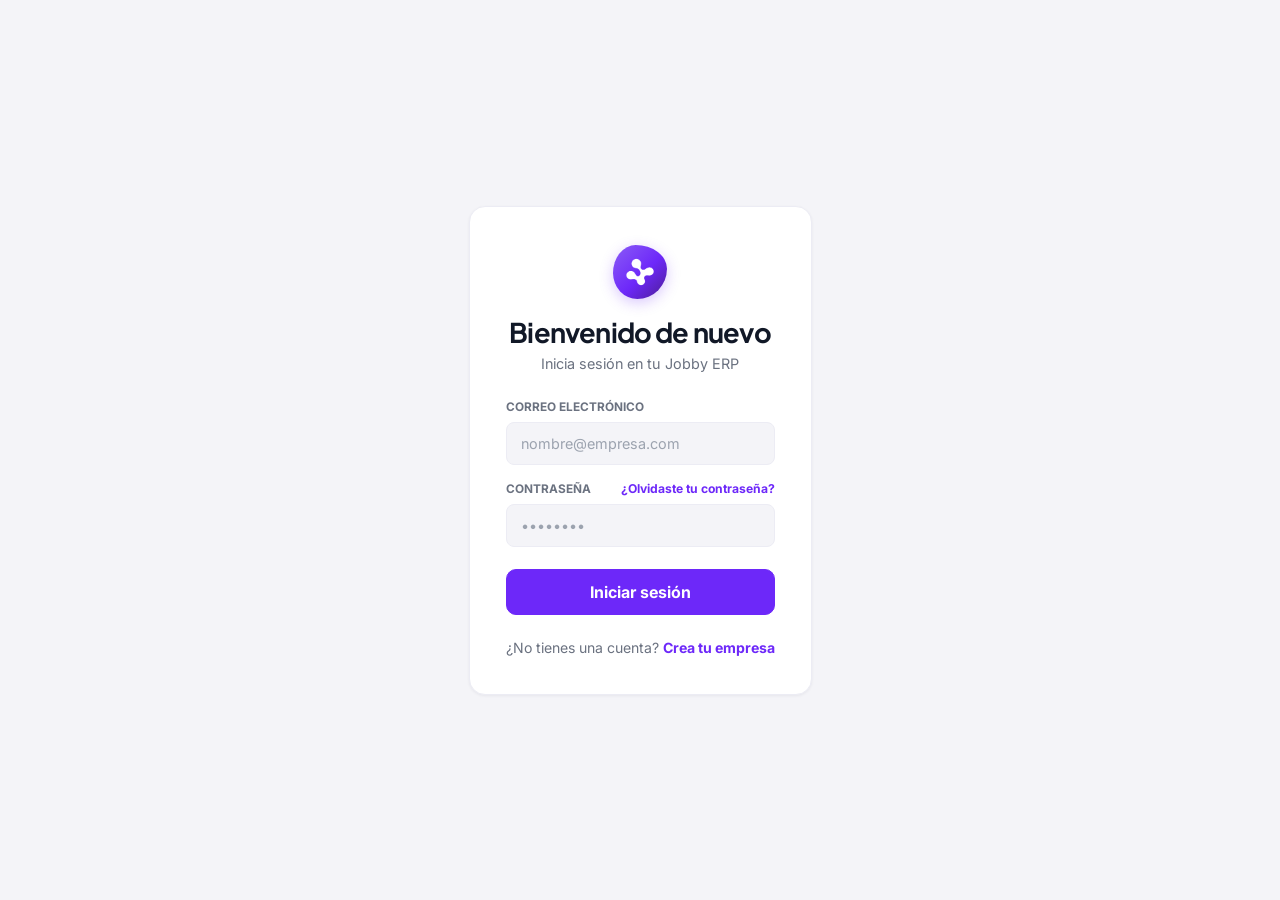
==== commit 28f7fae6: "Integrar logo en marca y simplificar arquitectura" ====
--- a/index.html
+++ b/index.html
@@ -23,7 +23,7 @@
 <body class="auth-page">
   <main role="main">
     <div class="auth-card">
-      <div class="auth-logo" aria-hidden="true">J</div>
+      <div class="auth-logo"><img src="logo.png" alt="Jobby" width="34" height="34"></div>
       <h1 class="auth-title">Bienvenido de nuevo</h1>
       <p class="auth-sub">Inicia sesión en tu Jobby ERP</p>
 
--- a/css/styles.css
+++ b/css/styles.css
@@ -322,6 +322,15 @@
   font-weight: 800;
   font-size: 1.05rem;
   line-height: 1;
+}
+
+/* Logo oficial: símbolo blanco sobre fondo transparente (ideal sobre el sidebar oscuro) */
+.brand-logo {
+  width: 36px;
+  height: 36px;
+  flex: 0 0 auto;
+  object-fit: contain;
+  filter: drop-shadow(0 3px 10px rgba(109, 40, 249, 0.45));
 }
 
 .brand-wordmark {
@@ -1696,6 +1705,12 @@
   font-size: 1.6rem;
   line-height: 1;
 }
+.auth-logo img {
+  width: 34px;
+  height: 34px;
+  object-fit: contain;
+  display: block;
+}
 .auth-title {
   font-family: var(--jb-font-heading);
   font-size: 1.7rem;
@@ -2104,7 +2119,120 @@
 .milestone .phase-tag { font-size: 0.7rem; font-weight: 700; color: var(--jb-primary); }
 .milestone p { font-size: 0.8rem; color: var(--jb-text-2); margin-top: 7px; line-height: 1.45; }
 
+/* ── Claridad adicional de arquitectura ───────────────────────── */
+.reading-guide { margin-top: 18px; padding: 24px 26px; }
+.reading-guide .panel-title { margin-bottom: 16px; }
+.guide-grid { display: grid; grid-template-columns: repeat(4, minmax(0, 1fr)); gap: 14px; }
+.guide-item {
+  display: grid; grid-template-columns: 28px 1fr; gap: 10px; align-items: start;
+  padding: 14px; background: var(--jb-bg-soft); border: 1px solid var(--jb-border); border-radius: 12px;
+}
+.guide-num {
+  width: 26px; height: 26px; border-radius: 50%; display: grid; place-items: center;
+  background: var(--jb-primary); color: #fff; font-size: 0.78rem; font-weight: 800;
+}
+.guide-item strong { display: block; font-size: 0.82rem; color: var(--jb-text); line-height: 1.35; }
+.guide-item p { font-size: 0.74rem; color: var(--jb-text-2); margin-top: 4px; line-height: 1.45; }
+.tldr {
+  margin-top: 16px; padding: 16px 18px; border-left: 4px solid var(--jb-primary);
+  background: var(--jb-primary-soft); border-radius: 12px; display: grid; gap: 6px;
+}
+.tldr strong { font-size: 0.85rem; color: var(--jb-primary); }
+.tldr p { font-size: 0.82rem; color: var(--jb-text); line-height: 1.5; }
+.table-hint {
+  font-size: 0.75rem; color: var(--jb-text-2); display: flex; align-items: center;
+  gap: 6px; flex-wrap: wrap; margin-bottom: 12px;
+}
+.hint-dot { width: 9px; height: 9px; border-radius: 50%; display: inline-block; }
+.hint-dot.danger { background: var(--jb-danger); }
+.hint-dot.primary { background: var(--jb-primary); }
+.compare-table small { display: block; font-size: 0.72rem; color: var(--jb-text-3); margin-top: 3px; }
+.compare-table b { color: var(--jb-text); }
+
+.fact-strip { display: grid; grid-template-columns: repeat(3, minmax(0, 1fr)); gap: 14px; margin-bottom: 18px; }
+.fact {
+  background: var(--jb-bg); border: 1px solid var(--jb-border); border-left: 4px solid var(--jb-primary);
+  border-radius: var(--jb-radius-card); box-shadow: var(--jb-shadow-card);
+  padding: 18px 20px; display: grid; gap: 3px;
+}
+.fact.danger { border-left-color: var(--jb-danger); }
+.fact strong { font-family: var(--jb-font-heading); font-size: 1.7rem; color: var(--jb-text); line-height: 1; }
+.fact.danger strong { color: var(--jb-danger-text); }
+.fact span { font-size: 0.78rem; color: var(--jb-text-2); }
+.flow-intro { font-size: 0.8rem; color: var(--jb-text-2); margin: -4px 0 12px; line-height: 1.5; }
+.flow-step .step-num {
+  width: 24px; height: 24px; border-radius: 8px; display: grid; place-items: center;
+  background: var(--jb-primary-soft); color: var(--jb-primary); font-size: 0.72rem; font-weight: 800;
+}
+.flow-step.danger .step-num { background: var(--jb-danger-bg); color: var(--jb-danger-text); }
+.flow-step.warn .step-num { background: #FDE68A; color: var(--jb-warning-text); }
+.flow-step.success .step-num { background: var(--jb-success-bg); color: var(--jb-success-text); }
+.flow-compact .flow-step { min-width: 148px; }
+
+.branch-grid { display: grid; grid-template-columns: 1fr 1fr; gap: 16px; margin-top: 12px; }
+.branch-card {
+  border: 1px solid var(--jb-border); border-left: 4px solid var(--jb-border);
+  border-radius: 14px; padding: 18px; background: var(--jb-bg-soft); min-width: 0;
+}
+.branch-card.ok { border-left-color: var(--jb-success); background: #F0FDF4; }
+.branch-card.bad { border-left-color: var(--jb-danger); background: #FEF2F2; }
+.branch-card.warn { border-left-color: var(--jb-warning); background: var(--jb-warning-bg); }
+.branch-card h4 { font-size: 0.9rem; font-weight: 700; color: var(--jb-text); margin-bottom: 8px; }
+.branch-card.ok h4 { color: var(--jb-success-text); }
+.branch-card.bad h4 { color: var(--jb-danger-text); }
+.branch-card.warn h4 { color: var(--jb-warning-text); }
+.branch-card p { font-size: 0.8rem; color: var(--jb-text-2); line-height: 1.5; }
+.branch-card ul { margin: 8px 0 10px 18px; display: grid; gap: 5px; font-size: 0.78rem; color: var(--jb-danger-text); }
+.branch-card .badge { margin-top: 4px; }
+.chips-block { margin-top: 22px; padding-top: 18px; border-top: 1px solid var(--jb-border); }
+.chips-block .panel-title { margin-bottom: 10px; }
+
+.two-lanes { display: grid; grid-template-columns: 1fr 1fr; gap: 16px; margin-bottom: 18px; }
+.lane { padding: 20px; border-radius: 14px; border: 1px solid var(--jb-border); background: var(--jb-bg); }
+.lane-caja { border-top: 4px solid var(--jb-primary); }
+.lane-fact { border-top: 4px solid var(--jb-info); }
+.lane h3 { display: flex; align-items: center; gap: 8px; flex-wrap: wrap; font-size: 0.95rem; font-weight: 700; color: var(--jb-text); }
+.lane h3 small { font-size: 0.72rem; font-weight: 600; color: var(--jb-text-2); }
+.lane-dot { width: 10px; height: 10px; border-radius: 50%; background: var(--jb-primary); flex: 0 0 auto; }
+.lane-fact .lane-dot { background: var(--jb-info); }
+.lane p { font-size: 0.8rem; color: var(--jb-text-2); line-height: 1.55; margin-top: 8px; }
+
+.sim-card { margin-top: 18px; padding: 18px; border: 1px solid var(--jb-border); border-radius: 14px; background: var(--jb-bg-soft); }
+.sim-card .panel-title { margin-bottom: 6px; }
+.sim-card > div:first-child p { font-size: 0.8rem; color: var(--jb-text-2); line-height: 1.5; max-width: 70ch; }
+.sim-metrics { display: grid; grid-template-columns: repeat(3, minmax(0, 1fr)); gap: 12px; margin-top: 16px; }
+.metric {
+  background: var(--jb-bg); border: 1px solid var(--jb-border); border-radius: 12px;
+  padding: 14px; display: grid; gap: 2px; text-align: center;
+}
+.metric strong { font-family: var(--jb-font-heading); font-size: 1.45rem; color: var(--jb-text); }
+.metric.warn strong { color: var(--jb-warning-text); }
+.metric.success strong { color: var(--jb-success-text); }
+.metric span { font-size: 0.72rem; color: var(--jb-text-2); }
+
+.state-name small { display: block; font-size: 0.68rem; font-weight: 600; color: var(--jb-text-3); margin-top: 2px; }
+.note-line {
+  margin-top: 14px; padding: 12px 14px; border-radius: 10px;
+  background: var(--jb-warning-bg); color: var(--jb-warning-text); font-size: 0.8rem; line-height: 1.5;
+}
+.slo-card strong { font-size: 1.1rem; }
+.slo-card span { font-size: 0.74rem; line-height: 1.45; max-width: 22ch; }
+.phase-track { display: flex; align-items: center; justify-content: center; gap: 8px; flex-wrap: wrap; margin: 6px 0 20px; }
+.phase-track span { padding: 7px 14px; border-radius: 20px; background: var(--jb-primary-soft); color: var(--jb-primary); font-size: 0.76rem; font-weight: 700; }
+.phase-track i { color: var(--jb-text-3); font-style: normal; }
+.glossary { display: grid; grid-template-columns: repeat(4, minmax(0, 1fr)); gap: 12px; }
+.glossary-item { background: var(--jb-bg); border: 1px solid var(--jb-border); border-radius: 12px; padding: 14px; display: grid; gap: 5px; }
+.glossary-item strong { font-size: 0.8rem; color: var(--jb-primary); }
+.glossary-item span { font-size: 0.75rem; color: var(--jb-text-2); line-height: 1.45; }
+
 /* Responsive de los componentes nuevos */
+@media (max-width: 1024px) {
+  .guide-grid, .glossary { grid-template-columns: repeat(2, minmax(0, 1fr)); }
+  .two-lanes, .branch-grid { grid-template-columns: 1fr; }
+}
+@media (max-width: 600px) {
+  .guide-grid, .glossary, .fact-strip, .sim-metrics { grid-template-columns: 1fr; }
+}
 @media (max-width: 1024px) {
   .dash-row { grid-template-columns: 1fr; }
   .roadmap-layout { grid-template-columns: 1fr; }
